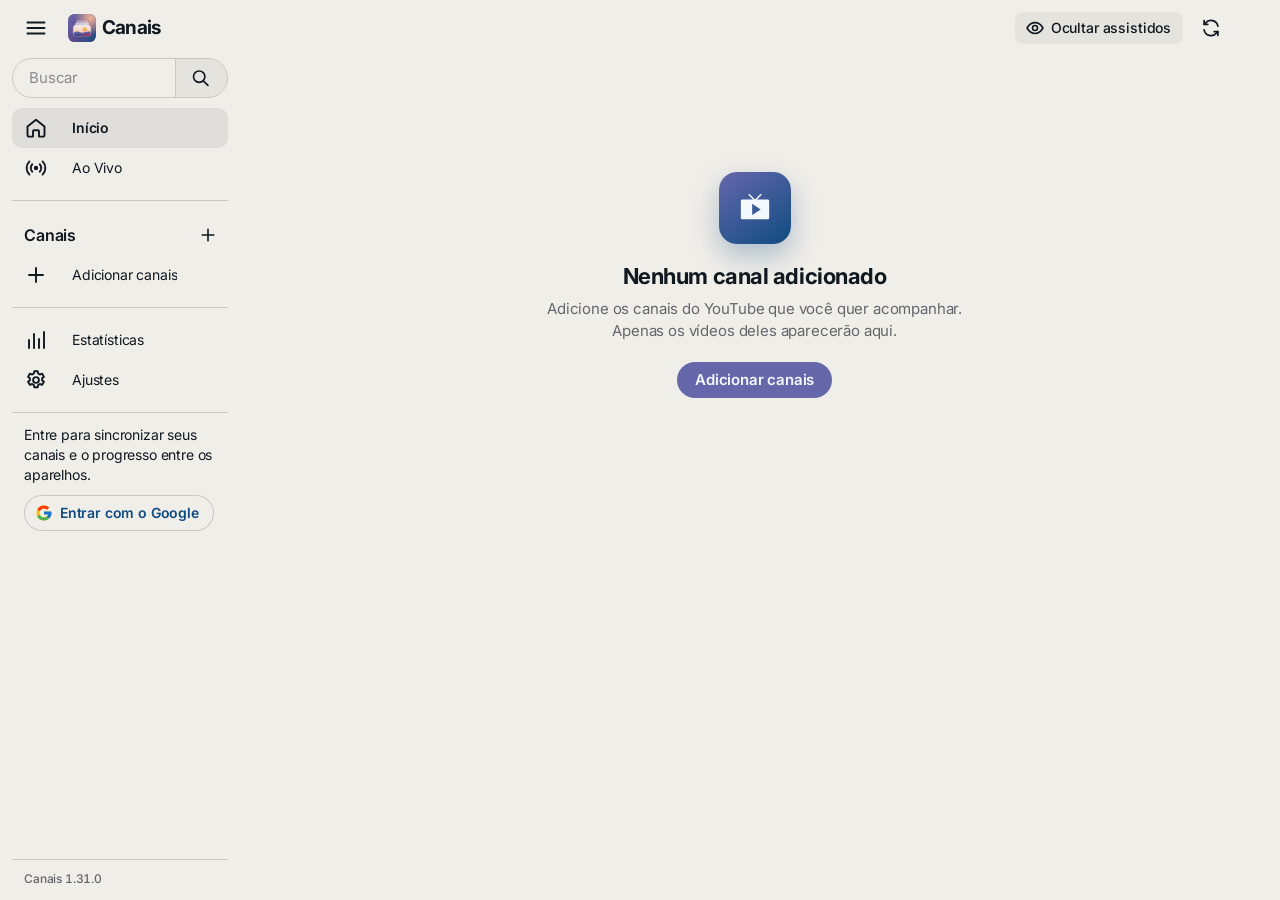
==== MeuTube/index.html @ bdb2d675 "Canais 1.31.0: horas assistidas pelo conteúdo, recalculadas para trás Horas assistidas passam a ser " ====
<!doctype html>
<html lang="pt-BR">
<head>
  <meta charset="utf-8">
  <meta name="viewport" content="width=device-width, initial-scale=1, viewport-fit=cover">
  <meta name="theme-color" content="#F0EEE9" media="(prefers-color-scheme: light)">
  <meta name="theme-color" content="#101820" media="(prefers-color-scheme: dark)">
  <script src="theme.js?v=1.31.0"></script>
  <meta name="color-scheme" content="light dark">
  <!-- Política de segurança (CSP): o navegador só carrega scripts, vídeos e dados destes endereços.
       Se algum dia algo tentar injetar código no app, ele não roda nem consegue mandar seus dados
       (como o login do Google) para outro servidor. O servidor de login precisa ser um *.workers.dev. -->
  <meta http-equiv="Content-Security-Policy" content="default-src 'self'; script-src 'self' https://accounts.google.com https://www.youtube.com https://s.ytimg.com; style-src 'self' 'unsafe-inline' https://accounts.google.com; img-src 'self' data: https:; font-src 'self' data:; connect-src 'self' https://www.googleapis.com https://accounts.google.com https://*.workers.dev; frame-src https://www.youtube.com https://accounts.google.com; media-src 'self'; worker-src 'self'; manifest-src 'self'; object-src 'none'; base-uri 'self'; form-action 'none'">
  <title>Canais</title>
  <!-- Versão do app (SemVer). Mantida igual ao APP_VERSION do app.js e ao "?v=" dos arquivos abaixo:
       o número no endereço faz o navegador baixar a versão nova em vez de usar o cache. -->
  <meta name="app-version" content="1.31.0">
  <link rel="icon" type="image/png" sizes="192x192" href="icons/icon-192.png?v=1.31.0">
  <link rel="icon" type="image/svg+xml" href="icons/favicon.svg?v=1.31.0">
  <!-- App instalável (abre em tela cheia no celular) -->
  <link rel="manifest" href="manifest.json?v=1.31.0">
  <link rel="apple-touch-icon" href="icons/apple-touch-icon.png?v=1.31.0">
  <meta name="mobile-web-app-capable" content="yes">
  <meta name="apple-mobile-web-app-capable" content="yes">
  <meta name="apple-mobile-web-app-title" content="Canais">
  <meta name="apple-mobile-web-app-status-bar-style" content="default">
  <link rel="preconnect" href="https://i.ytimg.com">
  <link rel="preconnect" href="https://www.googleapis.com">
  <link rel="preload" href="fonts/inter-latin.woff2" as="font" type="font/woff2" crossorigin>
  <link rel="stylesheet" href="styles.css?v=1.31.0">
  <!-- Google Identity Services (login com Google) -->
  <script src="https://accounts.google.com/gsi/client" async defer></script>
</head>
<body>
  <!-- Ícones (traço no estilo dos símbolos da Apple), usados em todo o app com <use href="#i-…"> -->
  <svg class="sprite" aria-hidden="true" focusable="false">
    <defs>
      <symbol id="i-home" viewBox="0 0 24 24" fill="none" stroke="currentColor" stroke-width="1.9" stroke-linecap="round" stroke-linejoin="round"><path d="M3.5 10.6 12 3.8l8.5 6.8V19a1.6 1.6 0 0 1-1.6 1.6H15v-5.4a1 1 0 0 0-1-1h-4a1 1 0 0 0-1 1v5.4H5.1A1.6 1.6 0 0 1 3.5 19z"/></symbol>
      <symbol id="i-home-f" viewBox="0 0 24 24" fill="none" stroke="currentColor" stroke-width="1.9" stroke-linecap="round" stroke-linejoin="round"><path class="f" fill="currentColor" stroke="none" d="M12.6 3.3a1 1 0 0 0-1.2 0l-8.2 6.6a1.6 1.6 0 0 0-.6 1.2V19A2.2 2.2 0 0 0 4.8 21.2H9V15.6c0-.6.4-1 1-1h4c.6 0 1 .4 1 1v5.6h4.2A2.2 2.2 0 0 0 21.4 19v-7.9a1.6 1.6 0 0 0-.6-1.2z"/></symbol>
      <symbol id="i-live" viewBox="0 0 24 24" fill="none" stroke="currentColor" stroke-width="1.9" stroke-linecap="round" stroke-linejoin="round"><circle class="f" fill="currentColor" stroke="none" cx="12" cy="12" r="2.2"/><path d="M8.3 8.3a5.2 5.2 0 0 0 0 7.4M15.7 8.3a5.2 5.2 0 0 1 0 7.4M5.4 5.4a9.3 9.3 0 0 0 0 13.2M18.6 5.4a9.3 9.3 0 0 1 0 13.2"/></symbol>
      <symbol id="i-stack" viewBox="0 0 24 24" fill="none" stroke="currentColor" stroke-width="1.9" stroke-linecap="round" stroke-linejoin="round"><rect x="3.5" y="9" width="17" height="11.5" rx="2.8"/><path d="M6 6h12M8.5 3.2h7"/></symbol>
      <symbol id="i-stack-f" viewBox="0 0 24 24" fill="none" stroke="currentColor" stroke-width="1.9" stroke-linecap="round" stroke-linejoin="round"><rect class="f" fill="currentColor" stroke="none" x="3.5" y="9" width="17" height="11.5" rx="2.8"/><path d="M6 6h12M8.5 3.2h7"/></symbol>
      <symbol id="i-chart" viewBox="0 0 24 24" fill="none" stroke="currentColor" stroke-width="1.9" stroke-linecap="round" stroke-linejoin="round"><path d="M5 20v-8M10 20V6M15 20v-9M20 20V4"/></symbol>
      <symbol id="i-gear" viewBox="0 0 24 24" fill="none" stroke="currentColor" stroke-width="1.9" stroke-linecap="round" stroke-linejoin="round"><path d="M10.3 3.2h3.4l.5 2.4c.6.2 1.2.6 1.7.9l2.3-.8 1.7 3-1.8 1.6a6.8 6.8 0 0 1 0 1.9l1.8 1.6-1.7 3-2.3-.8c-.5.4-1.1.7-1.7.9l-.5 2.4h-3.4l-.5-2.4a6.6 6.6 0 0 1-1.7-.9l-2.3.8-1.7-3 1.8-1.6a6.8 6.8 0 0 1 0-1.9L4.1 8.7l1.7-3 2.3.8c.5-.4 1.1-.7 1.7-.9z"/><circle cx="12" cy="12" r="2.9"/></symbol>
      <symbol id="i-search" viewBox="0 0 24 24" fill="none" stroke="currentColor" stroke-width="1.9" stroke-linecap="round" stroke-linejoin="round"><circle cx="10.5" cy="10.5" r="6.5"/><path d="m15.5 15.5 5 5"/></symbol>
      <symbol id="i-play" viewBox="0 0 24 24" fill="none" stroke="currentColor" stroke-width="1.9" stroke-linecap="round" stroke-linejoin="round"><path class="f" fill="currentColor" stroke="none" d="M7.5 4.9v14.2c0 .9 1 1.5 1.8 1l11.4-7.1a1.2 1.2 0 0 0 0-2L9.3 3.9c-.8-.5-1.8.1-1.8 1z"/></symbol>
      <symbol id="i-pause" viewBox="0 0 24 24" fill="none" stroke="currentColor" stroke-width="1.9" stroke-linecap="round" stroke-linejoin="round"><rect class="f" fill="currentColor" stroke="none" x="6" y="4.5" width="4" height="15" rx="1.4"/><rect class="f" fill="currentColor" stroke="none" x="14" y="4.5" width="4" height="15" rx="1.4"/></symbol>
      <symbol id="i-replay" viewBox="0 0 24 24" fill="none" stroke="currentColor" stroke-width="1.9" stroke-linecap="round" stroke-linejoin="round"><path d="M4.5 12a7.5 7.5 0 1 0 2.2-5.3L4.5 9"/><path d="M4.5 4.5V9H9"/></symbol>
      <symbol id="i-prev" viewBox="0 0 24 24" fill="none" stroke="currentColor" stroke-width="1.9" stroke-linecap="round" stroke-linejoin="round"><path class="f" fill="currentColor" stroke="none" d="M19 6.2v11.6c0 .8-.9 1.3-1.6.8L9.6 13a1.2 1.2 0 0 1 0-2l7.8-5.6c.7-.5 1.6 0 1.6.8z"/><rect class="f" fill="currentColor" stroke="none" x="5" y="5.5" width="2.6" height="13" rx="1.2"/></symbol>
      <symbol id="i-next" viewBox="0 0 24 24" fill="none" stroke="currentColor" stroke-width="1.9" stroke-linecap="round" stroke-linejoin="round"><path class="f" fill="currentColor" stroke="none" d="M5 6.2v11.6c0 .8.9 1.3 1.6.8l7.8-5.6a1.2 1.2 0 0 0 0-2L6.6 5.4C5.9 4.9 5 5.4 5 6.2z"/><rect class="f" fill="currentColor" stroke="none" x="16.4" y="5.5" width="2.6" height="13" rx="1.2"/></symbol>
      <symbol id="i-back10" viewBox="0 0 24 24" fill="none" stroke="currentColor" stroke-width="1.9" stroke-linecap="round" stroke-linejoin="round"><path d="M12 4.5a8 8 0 1 1-7.6 5.5"/><path d="M4 4.8v5.4h5.4"/><text x="12.4" y="15.7" font-size="7.4" font-weight="700" text-anchor="middle" class="f t" fill="currentColor" stroke="none" font-family="Inter, -apple-system, sans-serif">10</text></symbol>
      <symbol id="i-fwd10" viewBox="0 0 24 24" fill="none" stroke="currentColor" stroke-width="1.9" stroke-linecap="round" stroke-linejoin="round"><path d="M12 4.5a8 8 0 1 0 7.6 5.5"/><path d="M20 4.8v5.4h-5.4"/><text x="11.6" y="15.7" font-size="7.4" font-weight="700" text-anchor="middle" class="f t" fill="currentColor" stroke="none" font-family="Inter, -apple-system, sans-serif">10</text></symbol>
      <symbol id="i-vol" viewBox="0 0 24 24" fill="none" stroke="currentColor" stroke-width="1.9" stroke-linecap="round" stroke-linejoin="round"><path class="f" fill="currentColor" stroke="none" d="M4 9.3h3l4.2-3.7c.6-.5 1.5-.1 1.5.7v11.4c0 .8-.9 1.2-1.5.7L7 14.7H4a1 1 0 0 1-1-1V10.3a1 1 0 0 1 1-1z"/><path d="M15.6 9a4.2 4.2 0 0 1 0 6M18.4 6.4a8 8 0 0 1 0 11.2"/></symbol>
      <symbol id="i-vol-low" viewBox="0 0 24 24" fill="none" stroke="currentColor" stroke-width="1.9" stroke-linecap="round" stroke-linejoin="round"><path class="f" fill="currentColor" stroke="none" d="M4 9.3h3l4.2-3.7c.6-.5 1.5-.1 1.5.7v11.4c0 .8-.9 1.2-1.5.7L7 14.7H4a1 1 0 0 1-1-1V10.3a1 1 0 0 1 1-1z"/><path d="M15.6 9a4.2 4.2 0 0 1 0 6"/></symbol>
      <symbol id="i-vol-off" viewBox="0 0 24 24" fill="none" stroke="currentColor" stroke-width="1.9" stroke-linecap="round" stroke-linejoin="round"><path class="f" fill="currentColor" stroke="none" d="M4 9.3h3l4.2-3.7c.6-.5 1.5-.1 1.5.7v11.4c0 .8-.9 1.2-1.5.7L7 14.7H4a1 1 0 0 1-1-1V10.3a1 1 0 0 1 1-1z"/><path d="m16 9.5 5 5M21 9.5l-5 5"/></symbol>
      <symbol id="i-cc" viewBox="0 0 24 24" fill="none" stroke="currentColor" stroke-width="1.9" stroke-linecap="round" stroke-linejoin="round"><rect x="3" y="5.5" width="18" height="13" rx="3.2"/><path d="M10.4 10.3a2.2 2.2 0 1 0 0 3.4M17 10.3a2.2 2.2 0 1 0 0 3.4"/></symbol>
      <symbol id="i-pip" viewBox="0 0 24 24" fill="none" stroke="currentColor" stroke-width="1.9" stroke-linecap="round" stroke-linejoin="round"><rect x="2.8" y="5" width="18.4" height="14" rx="3"/><rect class="f" fill="currentColor" stroke="none" x="11.5" y="11.5" width="7" height="5" rx="1.4"/></symbol>
      <symbol id="i-expand" viewBox="0 0 24 24" fill="none" stroke="currentColor" stroke-width="1.9" stroke-linecap="round" stroke-linejoin="round"><path d="M14.5 4H20v5.5M20 4l-6.2 6.2M9.5 20H4v-5.5M4 20l6.2-6.2"/></symbol>
      <symbol id="i-collapse" viewBox="0 0 24 24" fill="none" stroke="currentColor" stroke-width="1.9" stroke-linecap="round" stroke-linejoin="round"><path d="M14 4.5V10h5.5M20 4l-6 6M10 19.5V14H4.5M4 20l6-6"/></symbol>
      <symbol id="i-theater" viewBox="0 0 24 24" fill="none" stroke="currentColor" stroke-width="1.9" stroke-linecap="round" stroke-linejoin="round"><rect x="2.5" y="6.5" width="19" height="11" rx="2.6"/></symbol>
      <symbol id="i-theater-off" viewBox="0 0 24 24" fill="none" stroke="currentColor" stroke-width="1.9" stroke-linecap="round" stroke-linejoin="round"><rect x="5" y="8" width="14" height="8" rx="2"/></symbol>
      <symbol id="i-sliders" viewBox="0 0 24 24" fill="none" stroke="currentColor" stroke-width="1.9" stroke-linecap="round" stroke-linejoin="round"><path d="M4 7h9M17 7h3M4 17h3M11 17h9"/><circle cx="15" cy="7" r="2.1"/><circle cx="9" cy="17" r="2.1"/></symbol>
      <symbol id="i-heart" viewBox="0 0 24 24" fill="none" stroke="currentColor" stroke-width="1.9" stroke-linecap="round" stroke-linejoin="round"><path d="M12 20.2s-7.6-4.6-7.6-10.4A4.3 4.3 0 0 1 12 7.2a4.3 4.3 0 0 1 7.6 2.6c0 5.8-7.6 10.4-7.6 10.4z"/></symbol>
      <symbol id="i-more" viewBox="0 0 24 24" fill="none" stroke="currentColor" stroke-width="1.9" stroke-linecap="round" stroke-linejoin="round"><circle class="f" fill="currentColor" stroke="none" cx="6" cy="12" r="1.7"/><circle class="f" fill="currentColor" stroke="none" cx="12" cy="12" r="1.7"/><circle class="f" fill="currentColor" stroke="none" cx="18" cy="12" r="1.7"/></symbol>
      <symbol id="i-close" viewBox="0 0 24 24" fill="none" stroke="currentColor" stroke-width="1.9" stroke-linecap="round" stroke-linejoin="round"><path d="M6.5 6.5l11 11M17.5 6.5l-11 11"/></symbol>
      <symbol id="i-chev-r" viewBox="0 0 24 24" fill="none" stroke="currentColor" stroke-width="1.9" stroke-linecap="round" stroke-linejoin="round"><path d="m9.5 5.5 6.5 6.5-6.5 6.5"/></symbol>
      <symbol id="i-chev-l" viewBox="0 0 24 24" fill="none" stroke="currentColor" stroke-width="1.9" stroke-linecap="round" stroke-linejoin="round"><path d="M14.5 5.5 8 12l6.5 6.5"/></symbol>
      <symbol id="i-chev-d" viewBox="0 0 24 24" fill="none" stroke="currentColor" stroke-width="1.9" stroke-linecap="round" stroke-linejoin="round"><path d="m5.5 9.5 6.5 6.5 6.5-6.5"/></symbol>
      <symbol id="i-plus" viewBox="0 0 24 24" fill="none" stroke="currentColor" stroke-width="1.9" stroke-linecap="round" stroke-linejoin="round"><path d="M12 5v14M5 12h14"/></symbol>
      <symbol id="i-minus-c" viewBox="0 0 24 24" fill="none" stroke="currentColor" stroke-width="1.9" stroke-linecap="round" stroke-linejoin="round"><circle class="f" fill="currentColor" stroke="none" cx="12" cy="12" r="9.2"/><path d="M8 12h8" class="w" stroke="#F4F9FF" stroke-width="2.2"/></symbol>
      <symbol id="i-eye" viewBox="0 0 24 24" fill="none" stroke="currentColor" stroke-width="1.9" stroke-linecap="round" stroke-linejoin="round"><path d="M2.5 12S6 5.5 12 5.5 21.5 12 21.5 12 18 18.5 12 18.5 2.5 12 2.5 12z"/><circle cx="12" cy="12" r="3"/></symbol>
      <symbol id="i-eye-off" viewBox="0 0 24 24" fill="none" stroke="currentColor" stroke-width="1.9" stroke-linecap="round" stroke-linejoin="round"><path d="M4 4l16 16M9.9 6A9.6 9.6 0 0 1 12 5.5c6 0 9.5 6.5 9.5 6.5a17 17 0 0 1-2.7 3.4M6.4 7.6A16.6 16.6 0 0 0 2.5 12S6 18.5 12 18.5a9 9 0 0 0 4.3-1.1M9.9 9.9a3 3 0 0 0 4.2 4.2"/></symbol>
      <symbol id="i-check" viewBox="0 0 24 24" fill="none" stroke="currentColor" stroke-width="1.9" stroke-linecap="round" stroke-linejoin="round"><path d="m5 12.5 4.5 4.5L19 7.5"/></symbol>
      <symbol id="i-person" viewBox="0 0 24 24" fill="none" stroke="currentColor" stroke-width="1.9" stroke-linecap="round" stroke-linejoin="round"><circle cx="12" cy="8.5" r="3.8"/><path d="M4.5 20.2c1.2-3.6 4.2-5.4 7.5-5.4s6.3 1.8 7.5 5.4"/></symbol>
      <symbol id="i-lock" viewBox="0 0 24 24" fill="none" stroke="currentColor" stroke-width="1.9" stroke-linecap="round" stroke-linejoin="round"><rect x="5" y="10.5" width="14" height="10" rx="2.6"/><path d="M8 10.5V8a4 4 0 0 1 8 0v2.5"/></symbol>
      <symbol id="i-link" viewBox="0 0 24 24" fill="none" stroke="currentColor" stroke-width="1.9" stroke-linecap="round" stroke-linejoin="round"><path d="M10 14a4 4 0 0 0 5.7 0l3-3a4 4 0 0 0-5.7-5.7l-1 1M14 10a4 4 0 0 0-5.7 0l-3 3a4 4 0 0 0 5.7 5.7l1-1"/></symbol>
      <symbol id="i-sync" viewBox="0 0 24 24" fill="none" stroke="currentColor" stroke-width="1.9" stroke-linecap="round" stroke-linejoin="round"><path d="M19.5 10A7.6 7.6 0 0 0 6 6.6L4.5 8M4.5 14A7.6 7.6 0 0 0 18 17.4l1.5-1.4"/><path d="M4.5 4v4h4M19.5 20v-4h-4"/></symbol>
      <symbol id="i-download" viewBox="0 0 24 24" fill="none" stroke="currentColor" stroke-width="1.9" stroke-linecap="round" stroke-linejoin="round"><path d="M12 4v11M7.5 10.5 12 15l4.5-4.5M5 19.5h14"/></symbol>
      <symbol id="i-key" viewBox="0 0 24 24" fill="none" stroke="currentColor" stroke-width="1.9" stroke-linecap="round" stroke-linejoin="round"><circle cx="8" cy="15" r="4.2"/><path d="m11 12 8.5-8.5M16 7l2.5 2.5M13.8 9.2l2 2"/></symbol>
      <symbol id="i-sparkles" viewBox="0 0 24 24" fill="none" stroke="currentColor" stroke-width="1.9" stroke-linecap="round" stroke-linejoin="round"><path d="M10 3.5 11.6 8 16 9.6l-4.4 1.6L10 15.7 8.4 11.2 4 9.6 8.4 8zM17.5 13.5l.9 2.4 2.4.9-2.4.9-.9 2.4-.9-2.4-2.4-.9 2.4-.9z"/></symbol>
      <symbol id="i-info" viewBox="0 0 24 24" fill="none" stroke="currentColor" stroke-width="1.9" stroke-linecap="round" stroke-linejoin="round"><circle cx="12" cy="12" r="9"/><path d="M12 11v5.5M12 7.6v.2"/></symbol>
      <symbol id="i-clock" viewBox="0 0 24 24" fill="none" stroke="currentColor" stroke-width="1.9" stroke-linecap="round" stroke-linejoin="round"><circle cx="12" cy="12" r="9"/><path d="M12 7v5.2l3.4 2"/></symbol>
      <!-- Ícones do player no estilo do YouTube (desenhos do Material Icons, do Google — licença Apache 2.0) -->
      <symbol id="i-yt-play" viewBox="0 0 24 24" fill="none" stroke="currentColor" stroke-width="2" stroke-linecap="round" stroke-linejoin="round"><path class="f" fill="currentColor" stroke="none" d="M8 5.14v13.72c0 .79.87 1.27 1.54.84l10.4-6.86a1 1 0 0 0 0-1.68L9.54 4.3A1 1 0 0 0 8 5.14z"/></symbol>
      <symbol id="i-yt-pause" viewBox="0 0 24 24" fill="none" stroke="currentColor" stroke-width="2" stroke-linecap="round" stroke-linejoin="round"><rect class="f" fill="currentColor" stroke="none" x="6" y="5" width="4" height="14" rx="1"/><rect class="f" fill="currentColor" stroke="none" x="14" y="5" width="4" height="14" rx="1"/></symbol>
      <symbol id="i-yt-replay" viewBox="0 0 24 24" fill="none" stroke="currentColor" stroke-width="2" stroke-linecap="round" stroke-linejoin="round"><path class="f" fill="currentColor" stroke="none" d="M12 5V1L7 6l5 5V7c3.31 0 6 2.69 6 6s-2.69 6-6 6-6-2.69-6-6H4c0 4.42 3.58 8 8 8s8-3.58 8-8-3.58-8-8-8z"/></symbol>
      <symbol id="i-yt-prev" viewBox="0 0 24 24" fill="none" stroke="currentColor" stroke-width="2" stroke-linecap="round" stroke-linejoin="round"><path class="f" fill="currentColor" stroke="none" d="M6 6h2v12H6zm3.5 6 8.5 6V6z"/></symbol>
      <symbol id="i-yt-next" viewBox="0 0 24 24" fill="none" stroke="currentColor" stroke-width="2" stroke-linecap="round" stroke-linejoin="round"><path class="f" fill="currentColor" stroke="none" d="M6 18l8.5-6L6 6v12zM16 6v12h2V6h-2z"/></symbol>
      <symbol id="i-yt-vol" viewBox="0 0 24 24" fill="none" stroke="currentColor" stroke-width="2" stroke-linecap="round" stroke-linejoin="round"><path class="f" fill="currentColor" stroke="none" d="M3 9v6h4l5 5V4L7 9H3zm13.5 3c0-1.77-1.02-3.29-2.5-4.03v8.05c1.48-.73 2.5-2.25 2.5-4.02zM14 3.23v2.06c2.89.86 5 3.54 5 6.71s-2.11 5.85-5 6.71v2.06c4.01-.91 7-4.49 7-8.77s-2.99-7.86-7-8.77z"/></symbol>
      <symbol id="i-yt-vol-low" viewBox="0 0 24 24" fill="none" stroke="currentColor" stroke-width="2" stroke-linecap="round" stroke-linejoin="round"><path class="f" fill="currentColor" stroke="none" d="M18.5 12c0-1.77-1.02-3.29-2.5-4.03v8.05c1.48-.73 2.5-2.25 2.5-4.02zM5 9v6h4l5 5V4L9 9H5z"/></symbol>
      <symbol id="i-yt-vol-off" viewBox="0 0 24 24" fill="none" stroke="currentColor" stroke-width="2" stroke-linecap="round" stroke-linejoin="round"><path class="f" fill="currentColor" stroke="none" d="M3 9v6h4l5 5V4L7 9H3z"/><path d="M15.5 9.5l5 5M20.5 9.5l-5 5"/></symbol>
      <symbol id="i-yt-cc" viewBox="0 0 24 24" fill="none" stroke="currentColor" stroke-width="1.8" stroke-linecap="round" stroke-linejoin="round"><rect x="3" y="5" width="18" height="14" rx="2.5"/><path d="M7 12.5h2.5M12 12.5h5M7 15.5h6M15.5 15.5H17"/></symbol>
      <symbol id="i-yt-gear" viewBox="0 0 24 24" fill="none" stroke="currentColor" stroke-width="2" stroke-linecap="round" stroke-linejoin="round"><path class="f" fill="currentColor" stroke="none" d="M19.43 12.98c.04-.32.07-.64.07-.98 0-.34-.03-.66-.07-.98l2.11-1.65c.19-.15.24-.42.12-.64l-2-3.46a.5.5 0 0 0-.61-.22l-2.49 1c-.52-.4-1.08-.73-1.69-.98l-.38-2.65A.488.488 0 0 0 14 2h-4c-.25 0-.46.18-.49.42l-.38 2.65c-.61.25-1.17.59-1.69.98l-2.49-1a.566.566 0 0 0-.18-.03c-.17 0-.34.09-.43.25l-2 3.46c-.13.22-.07.49.12.64l2.11 1.65c-.04.32-.07.65-.07.98s.03.66.07.98l-2.11 1.65c-.19.15-.24.42-.12.64l2 3.46a.5.5 0 0 0 .61.22l2.49-1c.52.4 1.08.73 1.69.98l.38 2.65c.03.24.24.42.49.42h4c.25 0 .46-.18.49-.42l.38-2.65c.61-.25 1.17-.59 1.69-.98l2.49 1c.06.02.12.03.18.03.17 0 .34-.09.43-.25l2-3.46c.12-.22.07-.49-.12-.64l-2.11-1.65zm-1.98-1.71c.04.31.05.52.05.73 0 .21-.02.43-.05.73l-.14 1.13.89.7 1.08.84-.7 1.21-1.27-.51-1.04-.42-.9.68c-.43.32-.84.56-1.25.73l-1.06.43-.16 1.13-.2 1.35h-1.4l-.19-1.35-.16-1.13-1.06-.43c-.43-.18-.83-.41-1.23-.71l-.91-.7-1.06.43-1.27.51-.7-1.21 1.08-.84.89-.7-.14-1.13c-.03-.31-.05-.54-.05-.74s.02-.43.05-.73l.14-1.13-.89-.7-1.08-.84.7-1.21 1.27.51 1.04.42.9-.68c.43-.32.84-.56 1.25-.73l1.06-.43.16-1.13.2-1.35h1.39l.19 1.35.16 1.13 1.06.43c.43.18.83.41 1.23.71l.91.7 1.06-.43 1.27-.51.7 1.21-1.07.85-.89.7.14 1.13zM12 8c-2.21 0-4 1.79-4 4s1.79 4 4 4 4-1.79 4-4-1.79-4-4-4zm0 6c-1.1 0-2-.9-2-2s.9-2 2-2 2 .9 2 2-.9 2-2 2z"/></symbol>
      <symbol id="i-yt-theater" viewBox="0 0 24 24" fill="none" stroke="currentColor" stroke-width="1.8" stroke-linecap="round" stroke-linejoin="round"><rect x="2.5" y="6" width="19" height="12" rx="2"/></symbol>
      <symbol id="i-yt-theater-off" viewBox="0 0 24 24" fill="none" stroke="currentColor" stroke-width="1.8" stroke-linecap="round" stroke-linejoin="round"><rect x="5" y="7.5" width="14" height="9" rx="1.6"/></symbol>
      <symbol id="i-yt-expand" viewBox="0 0 24 24" fill="none" stroke="currentColor" stroke-width="2" stroke-linecap="round" stroke-linejoin="round"><path class="f" fill="currentColor" stroke="none" d="M7 14H5v5h5v-2H7v-3zm-2-4h2V7h3V5H5v5zm12 7h-3v2h5v-5h-2v3zM14 5v2h3v3h2V5h-5z"/></symbol>
      <symbol id="i-yt-collapse" viewBox="0 0 24 24" fill="none" stroke="currentColor" stroke-width="2" stroke-linecap="round" stroke-linejoin="round"><path class="f" fill="currentColor" stroke="none" d="M5 16h3v3h2v-5H5v2zm3-8H5v2h5V5H8v3zm6 11h2v-3h3v-2h-5v5zm2-11V5h-2v5h5V8h-3z"/></symbol>
      <symbol id="i-yt-pip" viewBox="0 0 24 24" fill="none" stroke="currentColor" stroke-width="2" stroke-linecap="round" stroke-linejoin="round"><path class="f" fill="currentColor" stroke="none" d="M19 11h-8v6h8v-6zm4 8V4.98C23 3.88 22.1 3 21 3H3c-1.1 0-2 .88-2 1.98V19c0 1.1.9 2 2 2h18c1.1 0 2-.9 2-2zm-2 .02H3V4.97h18v14.05z"/></symbol>
      <symbol id="i-yt-more" viewBox="0 0 24 24" fill="none" stroke="currentColor" stroke-width="2" stroke-linecap="round" stroke-linejoin="round"><path class="f" fill="currentColor" stroke="none" d="M12 8c1.1 0 2-.9 2-2s-.9-2-2-2-2 .9-2 2 .9 2 2 2zm0 2c-1.1 0-2 .9-2 2s.9 2 2 2 2-.9 2-2-.9-2-2-2zm0 6c-1.1 0-2 .9-2 2s.9 2 2 2 2-.9 2-2-.9-2-2-2z"/></symbol>
      <symbol id="i-yt-down" viewBox="0 0 24 24" fill="none" stroke="currentColor" stroke-width="2" stroke-linecap="round" stroke-linejoin="round"><path class="f" fill="currentColor" stroke="none" d="M16.59 8.59 12 13.17 7.41 8.59 6 10l6 6 6-6z"/></symbol>
      <symbol id="i-yt-back10" viewBox="0 0 24 24" fill="none" stroke="currentColor" stroke-width="2" stroke-linecap="round" stroke-linejoin="round"><path class="f" fill="currentColor" stroke="none" d="M11.99 5V1l-5 5 5 5V7c3.31 0 6 2.69 6 6s-2.69 6-6 6-6-2.69-6-6h-2c0 4.42 3.58 8 8 8s8-3.58 8-8-3.58-8-8-8z"/><text class="f" fill="currentColor" stroke="none" x="12" y="16.2" text-anchor="middle" font-size="6.6" font-weight="700" font-family="Inter, system-ui, sans-serif">10</text></symbol>
      <symbol id="i-yt-fwd10" viewBox="0 0 24 24" fill="none" stroke="currentColor" stroke-width="2" stroke-linecap="round" stroke-linejoin="round"><path class="f" fill="currentColor" stroke="none" d="M18 13c0 3.31-2.69 6-6 6s-6-2.69-6-6 2.69-6 6-6v4l5-5-5-5v4c-4.42 0-8 3.58-8 8s3.58 8 8 8 8-3.58 8-8h-2z"/><text class="f" fill="currentColor" stroke="none" x="12" y="16.2" text-anchor="middle" font-size="6.6" font-weight="700" font-family="Inter, system-ui, sans-serif">10</text></symbol>
      <symbol id="i-more-v" viewBox="0 0 24 24" fill="none" stroke="currentColor" stroke-width="1.9" stroke-linecap="round" stroke-linejoin="round"><circle class="f" cx="12" cy="5.5" r="1.7" fill="currentColor" stroke="none"/><circle class="f" cx="12" cy="12" r="1.7" fill="currentColor" stroke="none"/><circle class="f" cx="12" cy="18.5" r="1.7" fill="currentColor" stroke="none"/></symbol>
      <symbol id="i-menu" viewBox="0 0 24 24" fill="none" stroke="currentColor" stroke-width="1.9" stroke-linecap="round" stroke-linejoin="round"><path d="M3.5 6.5h17M3.5 12h17M3.5 17.5h17"/></symbol>
      <symbol id="i-sidebar" viewBox="0 0 24 24" fill="none" stroke="currentColor" stroke-width="1.9" stroke-linecap="round" stroke-linejoin="round"><rect x="3" y="4.5" width="18" height="15" rx="3"/><path d="M9.5 4.5v15M5.5 8.5h2M5.5 11.5h2"/></symbol>
      <symbol id="i-timer" viewBox="0 0 24 24" fill="none" stroke="currentColor" stroke-width="1.9" stroke-linecap="round" stroke-linejoin="round"><circle cx="12" cy="13" r="7.5"/><path d="M12 9.5V13l2.5 1.5M10 2.8h4"/></symbol>
      <symbol id="i-infinity" viewBox="0 0 24 24" fill="none" stroke="currentColor" stroke-width="1.9" stroke-linecap="round" stroke-linejoin="round"><path d="M12 12c-1.8-2.4-3.3-3.6-5-3.6a3.6 3.6 0 0 0 0 7.2c1.7 0 3.2-1.2 5-3.6zm0 0c1.8 2.4 3.3 3.6 5 3.6a3.6 3.6 0 0 0 0-7.2c-1.7 0-3.2 1.2-5 3.6z"/></symbol>
      <symbol id="i-phone" viewBox="0 0 24 24" fill="none" stroke="currentColor" stroke-width="1.9" stroke-linecap="round" stroke-linejoin="round"><rect x="6.5" y="2.8" width="11" height="18.4" rx="2.8"/><path d="M10.5 5.6h3"/></symbol>
      <symbol id="i-calendar" viewBox="0 0 24 24" fill="none" stroke="currentColor" stroke-width="1.9" stroke-linecap="round" stroke-linejoin="round"><rect x="3.5" y="5" width="17" height="15.5" rx="3"/><path d="M3.5 10h17M8 3v4M16 3v4"/></symbol>
      <symbol id="i-film" viewBox="0 0 24 24" fill="none" stroke="currentColor" stroke-width="1.9" stroke-linecap="round" stroke-linejoin="round"><rect x="3.5" y="4.5" width="17" height="15" rx="3"/><path d="M8 4.5v15M16 4.5v15M3.5 9.5H8M3.5 14.5H8M16 9.5h4.5M16 14.5h4.5"/></symbol>
      <symbol id="i-medal" viewBox="0 0 24 24" fill="none" stroke="currentColor" stroke-width="1.9" stroke-linecap="round" stroke-linejoin="round"><circle cx="12" cy="14.5" r="5.5"/><path d="M8.5 9.6 6 3.5h4l2 4M15.5 9.6 18 3.5h-4l-1.3 2.6"/></symbol>
      <symbol id="i-check-c" viewBox="0 0 24 24" fill="none" stroke="currentColor" stroke-width="1.9" stroke-linecap="round" stroke-linejoin="round"><circle cx="12" cy="12" r="9"/><path d="m8 12.3 2.8 2.8 5.2-5.6"/></symbol>
      <symbol id="i-bubble" viewBox="0 0 24 24" fill="none" stroke="currentColor" stroke-width="1.9" stroke-linecap="round" stroke-linejoin="round"><path d="M4 11.5c0-4 3.6-7 8-7s8 3 8 7-3.6 7-8 7a9 9 0 0 1-2.6-.4L5 19.8l1.2-3.6A6.6 6.6 0 0 1 4 11.5z"/></symbol>
      <symbol id="i-thumb" viewBox="0 0 24 24" fill="none" stroke="currentColor" stroke-width="1.9" stroke-linecap="round" stroke-linejoin="round"><path d="M7.5 10.5v9.5H4.8a1.3 1.3 0 0 1-1.3-1.3v-6.9c0-.7.6-1.3 1.3-1.3zM7.5 10.5 11 3.6a2 2 0 0 1 2.9 1.9L13.4 9h5a2 2 0 0 1 2 2.4l-1.3 6.8a2.2 2.2 0 0 1-2.2 1.8H7.5"/></symbol>
      <symbol id="i-copy" viewBox="0 0 24 24" fill="none" stroke="currentColor" stroke-width="1.9" stroke-linecap="round" stroke-linejoin="round"><rect x="8" y="8" width="12" height="12" rx="2.6"/><path d="M16 8V6.6A2.6 2.6 0 0 0 13.4 4H6.6A2.6 2.6 0 0 0 4 6.6v6.8A2.6 2.6 0 0 0 6.6 16H8"/></symbol>
      <symbol id="i-google" viewBox="0 0 48 48"><path fill="#FFC107" stroke="none" d="M43.6 20.5H42V20H24v8h11.3C33.7 32.7 29.2 36 24 36c-6.6 0-12-5.4-12-12s5.4-12 12-12c3.1 0 5.8 1.2 7.9 3.1l5.7-5.7C34 6.1 29.3 4 24 4 12.9 4 4 12.9 4 24s8.9 20 20 20 20-8.9 20-20c0-1.3-.1-2.4-.4-3.5z"/><path fill="#FF3D00" stroke="none" d="m6.3 14.7 6.6 4.8C14.7 15.1 19 12 24 12c3.1 0 5.8 1.2 7.9 3.1l5.7-5.7C34 6.1 29.3 4 24 4 16.3 4 9.7 8.3 6.3 14.7z"/><path fill="#4CAF50" stroke="none" d="M24 44c5.2 0 9.9-2 13.4-5.2l-6.2-5.2C29.2 35.1 26.7 36 24 36c-5.2 0-9.6-3.3-11.3-8l-6.5 5C9.5 39.6 16.2 44 24 44z"/><path fill="#1976D2" stroke="none" d="M43.6 20.5H42V20H24v8h11.3a12 12 0 0 1-4.1 5.6l6.2 5.2C37 39.2 44 34 44 24c0-1.3-.1-2.4-.4-3.5z"/></symbol>
    </defs>
  </svg>

  <!-- ============ MENU LATERAL (computador): vidro flutuante ============ -->
  <aside id="sidebar" class="sidebar glass" aria-label="Navegação e canais">
    <div class="side-head">
      <button id="menu-btn" class="side-toggle" type="button" aria-label="Recolher ou expandir o menu" title="Menu" aria-controls="sidebar" aria-expanded="true">
        <svg class="ic"><use href="#i-menu"/></svg>
      </button>
      <a class="brand" href="#/" data-nav="home" aria-label="Canais — Início">
        <span class="brand-icon" id="brand-icon"></span>
        <b class="brand-name">Canais</b>
      </a>
    </div>
    <label class="side-search">
      <svg class="ic"><use href="#i-search"/></svg>
      <input id="side-search" type="search" placeholder="Buscar" autocomplete="off" spellcheck="false" aria-label="Buscar vídeos e canais">
    </label>

    <!-- Tudo abaixo da busca rola junto, como no YouTube -->
    <div class="side-body">
    <nav class="side-nav" aria-label="Biblioteca">
      <a class="side-item" href="#/" data-channel="" data-nav="home" title="Início">
        <span class="side-icon"><svg class="ic"><use href="#i-home"/></svg></span>
        <span class="side-label">Início</span>
      </a>
      <a class="side-item" href="#/live" data-nav="live" title="Ao Vivo">
        <span class="side-icon"><svg class="ic"><use href="#i-live"/></svg></span>
        <span class="side-label">Ao Vivo</span>
        <span id="lives-count" class="side-count"></span>
      </a>
    </nav>

    <!-- Lives que estão no ar agora (verificadas só com o menu expandido ou na página Ao Vivo) -->
    <section class="side-section side-section-lives" aria-label="Ao vivo agora">
      <div id="side-lives" class="side-scroll"></div>
    </section>

    <!-- Canais (rolam sozinhos se a lista for grande) -->
    <section class="side-section side-section-channels" aria-labelledby="side-channels-title">
      <h3 class="side-title" id="side-channels-title"><span>Canais</span>
        <a class="side-add" href="#/settings/canais" title="Adicionar canal" aria-label="Adicionar canal"><svg class="ic"><use href="#i-plus"/></svg></a>
      </h3>
      <div id="side-channels" class="side-scroll"></div>
    </section>

    <div class="side-footer">
      <a class="side-item" href="#/stats" data-nav="stats" title="Estatísticas">
        <span class="side-icon"><svg class="ic"><use href="#i-chart"/></svg></span>
        <span class="side-label">Estatísticas</span>
      </a>
      <a class="side-item" href="#/settings" data-nav="settings" title="Ajustes">
        <span class="side-icon"><svg class="ic"><use href="#i-gear"/></svg></span>
        <span class="side-label">Ajustes</span>
      </a>
      <div id="account" class="account"></div>
    </div>
    </div>
    <!-- Versão do app: sempre à vista no pé do menu (fora da parte que rola) -->
    <a id="side-version" class="side-version" href="https://esiojunior89.github.io/MeuTube/changelog.html" target="_blank" rel="noopener" title="Novidades desta versão"></a>
  </aside>
  <div id="sidebar-backdrop" class="sidebar-backdrop"></div>

  <main>
    <!-- ============ INÍCIO (e página de cada canal) ============ -->
    <section id="view-home" class="view" aria-label="Vídeos dos seus canais">
      <div class="home-wrap">
        <!-- Barra de chips no topo (como no YouTube): Tudo e um chip por canal; à direita, olho e atualizar -->
        <header id="home-head" class="page-head home-head">
          <div class="page-title visually-hidden">
            <span id="home-date" class="eyebrow"></span>
            <h1 class="t-large">Início</h1>
          </div>
          <div class="chips-wrap">
            <button class="chips-arrow prev" type="button" data-chips="-1" aria-label="Chips anteriores" hidden><svg class="ic"><use href="#i-chev-l"/></svg></button>
            <nav id="home-chips" class="chips-row" aria-label="Filtrar por canal"></nav>
            <button class="chips-arrow next" type="button" data-chips="1" aria-label="Mais chips" hidden><svg class="ic"><use href="#i-chev-r"/></svg></button>
          </div>
          <div id="home-actions" class="head-actions">
            <button id="watched-toggle" class="pill-glass glass" type="button" aria-pressed="false"></button>
            <button id="refresh-btn" class="round-glass glass" type="button" title="Atualizar" aria-label="Atualizar os vídeos">
              <svg class="ic"><use href="#i-sync"/></svg>
            </button>
            <a id="account-mini" class="account-mini" href="#/settings/conta" aria-label="Conta"></a>
          </div>
        </header>
        <div id="feed-header" class="channel-banner" hidden></div>
        <div id="search-note" class="search-note" hidden></div>
        <div id="feed" class="feed-grid"></div>
        <div id="feed-skeletons" class="feed-grid skeleton-grid" hidden></div>
        <div id="feed-status" class="feed-status"></div>
        <div id="feed-sentinel" class="sentinel" aria-hidden="true"></div>
      </div>
      <button id="to-top" class="to-top glass" type="button" aria-label="Voltar ao topo">
        <svg class="ic"><use href="#i-chev-d"/></svg>
      </button>
    </section>

    <!-- ============ AO VIVO ============ -->
    <section id="view-live" class="view" hidden>
      <header class="page-head"><div class="page-title"><span class="eyebrow">Agora</span><h1 class="t-large">Ao Vivo</h1></div></header>
      <div id="live-list" class="feed-grid live-grid"></div>
    </section>

    <!-- ============ CANAIS (lista; a aba "Canais" do celular) ============ -->
    <section id="view-channels" class="view" hidden>
      <header class="page-head">
        <div class="page-title"><h1 class="t-large">Canais</h1></div>
        <a class="round-glass glass tint-ic" href="#/settings/canais" title="Adicionar canal" aria-label="Adicionar canal"><svg class="ic"><use href="#i-plus"/></svg></a>
      </header>
      <label class="field big-field">
        <svg class="ic"><use href="#i-search"/></svg>
        <input id="channels-search" type="search" placeholder="Buscar nos seus canais" autocomplete="off" spellcheck="false" aria-label="Buscar nos seus canais">
      </label>
      <div id="channels-page"></div>
    </section>

    <!-- ============ PLAYER ============ -->
    <section id="view-watch" class="view" hidden>
      <!-- Modo Cinema: barra própria (o menu lateral some) -->
      <div id="cinema-bar" class="cinema-bar">
        <button class="round-glass glass" type="button" data-action="cinema-sidebar" title="Menu" aria-label="Mostrar o menu"><svg class="ic"><use href="#i-menu"/></svg></button>
        <button class="round-glass glass" type="button" data-action="cinema-back" title="Voltar" aria-label="Voltar"><svg class="ic"><use href="#i-chev-l"/></svg></button>
        <strong>Modo Cinema</strong>
      </div>
      <div class="watch-layout">
        <div class="watch-player">
          <div class="player-wrap">
            <div id="player"></div>
            <!-- Camada sobre o vídeo: clique/toque pausa ou continua, clique duplo alterna a tela cheia. -->
            <div id="player-overlay" class="player-overlay" aria-hidden="true"></div>
            <div class="pc-shade" aria-hidden="true"></div>
            <!-- Topo: título do vídeo (esquerda) e botões (direita) -->
            <div class="pc-topbar">
              <button id="pc-down" class="pc-btn pc-glass pc-circle" type="button" title="Minimizar" aria-label="Minimizar o vídeo"><svg class="ic"><use href="#i-yt-down"/></svg></button>
              <div id="pc-top" class="pc-top" aria-hidden="true"></div>
              <div id="pc-topright" class="pc-topright">
                <button id="pc-pip" class="pc-btn pc-glass pc-circle" type="button" title="Mini player" aria-label="Mini player"><svg class="ic"><use href="#i-yt-pip"/></svg></button>
                <button id="pc-more" class="pc-btn pc-glass pc-circle" type="button" title="Mais opções" aria-label="Mais opções" aria-haspopup="menu"><svg class="ic"><use href="#i-yt-more"/></svg></button>
              </div>
            </div>
            <!-- Centro: voltar 10 s, play/pausa, avançar 10 s -->
            <div id="pc-center" class="pc-center">
              <button id="pc-back10" class="pc-btn pc-glass pc-circle pc-mid" type="button" title="Voltar 10 s (j)" aria-label="Voltar 10 segundos"><svg class="ic"><use href="#i-yt-back10"/></svg></button>
              <button id="pc-play" class="pc-btn pc-glass pc-circle pc-big" type="button"></button>
              <button id="pc-fwd10" class="pc-btn pc-glass pc-circle pc-mid" type="button" title="Avançar 10 s (l)" aria-label="Avançar 10 segundos"><svg class="ic"><use href="#i-yt-fwd10"/></svg></button>
            </div>
            <!-- Controles do app (os do YouTube ficam desligados): nenhum menu fica atrás da camada. -->
            <div id="player-ui" class="player-ui">
              <div id="pc-menu" class="pc-menu" role="menu" hidden></div>
              <div class="pc-bar">
                <div class="pc-pill pc-skip pc-glass">
                  <button id="pc-prev" class="pc-btn" type="button"></button>
                  <button id="pc-next" class="pc-btn" type="button"></button>
                </div>
                <div class="pc-pill pc-track pc-glass">
                  <div id="pc-time" class="pc-time"></div>
                  <div id="pc-progress" class="pc-progress" role="slider" aria-label="Barra de progresso">
                    <div class="pc-progress-track">
                      <div class="pc-progress-loaded"></div>
                      <div class="pc-progress-played"></div>
                    </div>
                    <div class="pc-progress-thumb"></div>
                    <div id="pc-tip" class="pc-tip" hidden></div>
                  </div>
                  <div id="pc-remain" class="pc-time pc-remain"></div>
                </div>
                <div class="pc-pill pc-right pc-glass">
                  <div class="pc-volume">
                    <button id="pc-mute" class="pc-btn" type="button"></button>
                    <input id="pc-volume" class="pc-slider" type="range" min="0" max="100" step="1" value="100" aria-label="Volume">
                  </div>
                  <button id="pc-cc" class="pc-btn" type="button" aria-pressed="false"></button>
                  <button id="pc-autoplay" class="pc-btn pc-switch" type="button" role="switch" aria-checked="true">
                    <span class="pc-switch-track"><span class="pc-switch-knob"><svg class="ic sw-on"><use href="#i-yt-play"/></svg><svg class="ic sw-off"><use href="#i-yt-pause"/></svg></span></span>
                  </button>
                  <button id="pc-settings" class="pc-btn pc-gear" type="button" aria-haspopup="menu" aria-expanded="false" title="Qualidade e velocidade" aria-label="Qualidade e velocidade">
                    <span id="pc-quality" class="pc-quality" hidden></span>
                  </button>
                  <button id="pc-theater" class="pc-btn" type="button" aria-pressed="false" title="Modo Cinema (t)" aria-label="Modo Cinema (t)"></button>
                  <button id="player-fs" class="pc-btn" type="button" aria-label="Tela cheia (f)" title="Tela cheia (f)"></button>
                </div>
              </div>
            </div>
            <div id="player-error" class="player-error" hidden></div>
            <!-- Mini player (o vídeo continua tocando enquanto você navega): controles por cima do vídeo. -->
            <div id="mini-ui" class="mini-ui">
              <button class="mini-btn mini-expand" type="button" data-mini="expand" title="Expandir" aria-label="Expandir"></button>
              <button class="mini-btn mini-close" type="button" data-mini="close" title="Fechar" aria-label="Fechar"></button>
              <button class="mini-btn mini-play" type="button" data-mini="play" aria-label="Pausar"></button>
              <div class="mini-progress" aria-hidden="true"><span></span></div>
            </div>
          </div>
          <!-- Mini player: título e canal embaixo do vídeo (no celular, numa cápsula de vidro acima das abas). -->
          <div id="mini-info" class="mini-info" data-mini="expand">
            <div class="mini-info-text">
              <div class="mini-info-title"></div>
              <div class="mini-info-channel"></div>
            </div>
            <button class="mini-btn mini-prev" type="button" data-mini="prev" title="Anterior" aria-label="Anterior"></button>
            <button class="mini-btn mini-play" type="button" data-mini="play" aria-label="Pausar"></button>
            <button class="mini-btn mini-next" type="button" data-mini="next" title="Próximo" aria-label="Próximo"></button>
            <button class="mini-btn mini-close" type="button" data-mini="close" title="Fechar" aria-label="Fechar"></button>
          </div>
          <div id="drag-hint" class="drag-hint glass-dark" aria-hidden="true"><svg class="ic"><use href="#i-chev-d"/></svg>Solte para minimizar</div>
        </div>

        <div id="watch-info" class="watch-info"></div>

        <aside class="watch-side" aria-label="Próximos vídeos">
          <div class="side-head">
            <h2>A seguir</h2>
            <div id="upnext-seg" class="seg seg-cap" role="group" aria-label="Vídeos seguintes" hidden></div>
          </div>
          <div id="upnext" class="upnext"></div>
          <button id="upnext-more" class="btn btn-fill btn-block" type="button" hidden>Mostrar mais</button>
        </aside>

        <section class="watch-comments" aria-label="Comentários">
          <h2 id="comments-title">Comentários</h2>
          <div id="comments-list" class="comments-list"></div>
          <button id="comments-more" class="btn btn-fill" type="button" hidden>Carregar mais comentários</button>
        </section>
      </div>
    </section>

    <!-- ============ ESTATÍSTICAS ============ -->
    <section id="view-stats" class="view" hidden>
      <div id="stats" class="stats"></div>
    </section>

    <!-- ============ AJUSTES ============ -->
    <section id="view-settings" class="view" hidden>
      <div class="settings">
        <header class="page-head settings-head">
          <div class="page-title">
            <a class="back-link" href="#/settings" data-sub-back><svg class="ic"><use href="#i-chev-l"/></svg>Ajustes</a>
            <h1 class="t-large" id="settings-title">Ajustes</h1>
          </div>
          <span id="app-version" class="app-version"></span>
        </header>

        <div class="settings-cols">
          <div class="settings-col">
            <!-- Conta -->
            <section class="set-sec" data-sec="conta">
              <div class="group" id="account-card"></div>
              <div class="set-detail" data-detail="conta">
                <div id="account-panel"></div>
              </div>
            </section>

            <!-- Celular: atalho para a lista de canais -->
            <section class="set-sec set-compact-only" data-sec="atalhos">
              <div class="group">
                <a class="row row-link" href="#/settings/canais"><span class="sq-ic" style="--c:var(--peri)"><svg class="ic"><use href="#i-stack"/></svg></span><span class="grow">Canais</span><span class="row-value" id="channel-count-row"></span><svg class="ic chev"><use href="#i-chev-r"/></svg></a>
                <label class="row"><span class="sq-ic" style="--c:var(--coral)"><svg class="ic"><use href="#i-infinity"/></svg></span><span class="grow">Reprodução automática</span><input class="switch" type="checkbox" data-setting="autoplay"></label>
                <label class="row"><span class="sq-ic" style="--c:var(--mocha)"><svg class="ic"><use href="#i-eye-off"/></svg></span><span class="grow">Ocultar assistidos</span><input class="switch" type="checkbox" data-setting="hide-watched"></label>
              </div>
            </section>

            <!-- Aparência: tema do app -->
            <section class="set-sec" data-sec="aparencia" id="appearance">
              <h2 class="grp-title">Aparência</h2>
              <div class="group theme-group">
                <div class="theme-picker" role="group" aria-label="Tema do app">
                  <button type="button" class="theme-opt" data-theme-pick="dark" aria-pressed="false" aria-label="Tema Escuro" title="Escuro"><span class="theme-sw"><svg viewBox="0 0 60 60" aria-hidden="true" focusable="false"><rect width="60" height="60" fill="#101820"/><rect x="7" y="8" width="14" height="44" rx="4" fill="#1D252D"/><circle cx="14" cy="15" r="3" fill="#6667AB"/><rect x="10.5" y="23" width="7" height="2" rx="1" fill="#97999B"/><rect x="10.5" y="28" width="7" height="2" rx="1" fill="#97999B"/><rect x="25" y="8" width="28" height="17" rx="4" fill="#1D252D"/><rect x="25" y="30" width="24" height="3" rx="1.5" fill="#F4F9FF"/><rect x="25" y="36" width="15" height="3" rx="1.5" fill="#97999B"/></svg></span><span class="theme-check"><svg class="ic"><use href="#i-check"/></svg></span></button>
                  <button type="button" class="theme-opt" data-theme-pick="light" aria-pressed="false" aria-label="Tema Claro" title="Claro"><span class="theme-sw"><svg viewBox="0 0 60 60" aria-hidden="true" focusable="false"><rect width="60" height="60" fill="#F0EEE9"/><rect x="7" y="8" width="14" height="44" rx="4" fill="#F4F9FF" stroke="#C8C9C7" stroke-width=".6"/><circle cx="14" cy="15" r="3" fill="#6667AB"/><rect x="10.5" y="23" width="7" height="2" rx="1" fill="#888B8D"/><rect x="10.5" y="28" width="7" height="2" rx="1" fill="#888B8D"/><rect x="25" y="8" width="28" height="17" rx="4" fill="#F4F9FF" stroke="#C8C9C7" stroke-width=".6"/><rect x="25" y="30" width="24" height="3" rx="1.5" fill="#101820"/><rect x="25" y="36" width="15" height="3" rx="1.5" fill="#888B8D"/></svg></span><span class="theme-check"><svg class="ic"><use href="#i-check"/></svg></span></button>
                  <fieldset class="theme-pantone">
                    <legend>Pantone</legend>
                    <button type="button" class="theme-opt" data-theme-pick="green" aria-pressed="false" aria-label="Tema Verde Pantone" title="Verde Pantone"><span class="theme-sw"><svg viewBox="0 0 60 60" aria-hidden="true" focusable="false"><defs><linearGradient id="tg-green" x1="0" y1="0" x2="1" y2="1"><stop offset="0" stop-color="#22372B"/><stop offset=".55" stop-color="#154734"/><stop offset="1" stop-color="#006747"/></linearGradient></defs><rect width="60" height="60" fill="url(#tg-green)"/><g fill="none" stroke="#C2E189" stroke-width=".9" stroke-linecap="round" opacity=".75"><path d="M62 40C52 44 46 50 42 62"/><path d="M52 45c-4-1-7 1-8 5 4 1 7-1 8-5Z"/><path d="M47 52c-1-4-4-5-7-4 0 4 3 6 7 4Z"/><path d="M57 42c0-4 2-6 6-7 0 4-2 6-6 7Z"/></g><rect x="7" y="8" width="14" height="44" rx="4" fill="#115740"/><circle cx="14" cy="15" r="3" fill="#C2E189"/><rect x="10.5" y="23" width="7" height="2" rx="1" fill="#D0DEBB"/><rect x="10.5" y="28" width="7" height="2" rx="1" fill="#D0DEBB"/><rect x="25" y="8" width="28" height="17" rx="4" fill="#115740"/><rect x="25" y="30" width="24" height="3" rx="1.5" fill="#F4F9FF"/><rect x="25" y="36" width="15" height="3" rx="1.5" fill="#D0DEBB"/></svg></span><span class="theme-check"><svg class="ic"><use href="#i-check"/></svg></span></button>
                    <button type="button" class="theme-opt" data-theme-pick="blue" aria-pressed="false" aria-label="Tema Azul Pantone" title="Azul Pantone"><span class="theme-sw"><svg viewBox="0 0 60 60" aria-hidden="true" focusable="false"><defs><linearGradient id="tg-blue" x1="0" y1="0" x2="1" y2="1"><stop offset="0" stop-color="#0C2340"/><stop offset=".55" stop-color="#13294B"/><stop offset="1" stop-color="#0F4C81"/></linearGradient></defs><rect width="60" height="60" fill="url(#tg-blue)"/><g fill="none" stroke="#ABCAE9" stroke-width=".9" stroke-linecap="round" opacity=".75"><path d="M28 56c6-6 12-6 17-2s10 3 16-3"/><path d="M28 61c6-6 12-6 17-2s10 3 16-3"/><path d="M50 46a5 5 0 1 1-6-6 3 3 0 1 1 3 4"/></g><rect x="7" y="8" width="14" height="44" rx="4" fill="#003C71"/><circle cx="14" cy="15" r="3" fill="#ABCAE9"/><rect x="10.5" y="23" width="7" height="2" rx="1" fill="#B9D9EB"/><rect x="10.5" y="28" width="7" height="2" rx="1" fill="#B9D9EB"/><rect x="25" y="8" width="28" height="17" rx="4" fill="#003C71"/><rect x="25" y="30" width="24" height="3" rx="1.5" fill="#F4F9FF"/><rect x="25" y="36" width="15" height="3" rx="1.5" fill="#B9D9EB"/></svg></span><span class="theme-check"><svg class="ic"><use href="#i-check"/></svg></span></button>
                    <button type="button" class="theme-opt" data-theme-pick="red" aria-pressed="false" aria-label="Tema Vermelho Pantone" title="Vermelho Pantone"><span class="theme-sw"><svg viewBox="0 0 60 60" aria-hidden="true" focusable="false"><defs><linearGradient id="tg-red" x1="0" y1="0" x2="1" y2="1"><stop offset="0" stop-color="#3F2021"/><stop offset=".55" stop-color="#651D32"/><stop offset="1" stop-color="#8A1538"/></linearGradient></defs><rect width="60" height="60" fill="url(#tg-red)"/><g fill="none" stroke="#FABBCB" stroke-width=".9" stroke-linecap="round" opacity=".75"><path d="M50 50c-4-6-2-11 3-12 3 5 1 9-3 12Z"/><path d="M50 50c6-3 11-1 11 4-5 3-9 1-11-4Z"/><path d="M50 50c-1 6-6 9-10 6 1-5 5-7 10-6Z"/><path d="M50 50c-6-1-9-5-7-9 5 0 7 4 7 9Z"/><circle cx="50" cy="50" r="1.4"/></g><rect x="7" y="8" width="14" height="44" rx="4" fill="#651D32"/><circle cx="14" cy="15" r="3" fill="#FABBCB"/><rect x="10.5" y="23" width="7" height="2" rx="1" fill="#ECC7CD"/><rect x="10.5" y="28" width="7" height="2" rx="1" fill="#ECC7CD"/><rect x="25" y="8" width="28" height="17" rx="4" fill="#651D32"/><rect x="25" y="30" width="24" height="3" rx="1.5" fill="#F4F9FF"/><rect x="25" y="36" width="15" height="3" rx="1.5" fill="#ECC7CD"/></svg></span><span class="theme-check"><svg class="ic"><use href="#i-check"/></svg></span></button>
                  </fieldset>
                </div>
              </div>
              <p class="grp-foot">O tema escolhido fica guardado neste aparelho. Os temas Pantone misturam tons da mesma cor, com degradês e desenhos suaves no fundo.
                PANTONE® é marca registrada da Pantone LLC; as cores na tela são aproximadas.</p>
            </section>

            <!-- Canais -->
            <section class="set-sec" data-sec="canais">
              <h2 class="grp-title">Canais <span id="channel-count" class="grp-count"></span></h2>
              <div class="group">
                <form id="channel-form" class="row add-row" autocomplete="off">
                  <label class="field"><svg class="ic"><use href="#i-link"/></svg>
                    <input id="channel-input" type="text" placeholder="https://www.youtube.com/@canal" aria-label="Link do canal do YouTube" required>
                  </label>
                  <button class="btn btn-tint" type="submit">Adicionar</button>
                </form>
                <ul id="channel-list" class="channel-list"></ul>
              </div>
              <p class="grp-foot">Cole o link do canal no formato <code>https://www.youtube.com/@canal</code> (abra o canal no
                YouTube e copie o endereço); vários de uma vez, separados por vírgula. Só os vídeos destes canais aparecem no app.
                O limite de duração esconde vídeos mais longos; com <strong>“Só lives”</strong> o canal some do Início e da lista
                de canais e aparece só em “Ao Vivo”, quando estiver transmitindo.</p>
            </section>
          </div>

          <div class="settings-col">
            <section class="set-sec set-regular-only" data-sec="reproducao">
              <h2 class="grp-title">Reprodução</h2>
              <div class="group">
                <label class="row"><span class="sq-ic" style="--c:var(--peri)"><svg class="ic"><use href="#i-infinity"/></svg></span><span class="grow">Reprodução automática</span><input class="switch" type="checkbox" data-setting="autoplay"></label>
                <label class="row"><span class="sq-ic" style="--c:var(--coral)"><svg class="ic"><use href="#i-eye-off"/></svg></span><span class="grow">Ocultar assistidos no Início</span><input class="switch" type="checkbox" data-setting="hide-watched"></label>
              </div>
            </section>

            <section class="set-sec" data-sec="sync">
              <h2 class="grp-title">Sincronização</h2>
              <div class="group" id="sync-group"></div>
              <div id="sync-status" class="grp-foot"></div>
            </section>

            <section class="set-sec" data-sec="mais">
              <div class="group">
                <a class="row row-link" href="#/settings/app" id="install-card"><span class="sq-ic" style="--c:var(--green)"><svg class="ic"><use href="#i-download"/></svg></span><span class="grow"><span class="set-regular-only">App no celular</span><span class="set-compact-only">Instalar o app</span></span><svg class="ic chev"><use href="#i-chev-r"/></svg></a>
                <a class="row row-link" id="cred-link" href="credenciais.html"><span class="sq-ic" style="--c:#63666A"><svg class="ic"><use href="#i-key"/></svg></span><span class="grow">Credenciais da API</span><svg class="ic chev"><use href="#i-chev-r"/></svg></a>
                <a class="row row-link" href="https://esiojunior89.github.io/MeuTube/changelog.html" target="_blank" rel="noopener"><span class="sq-ic" style="--c:var(--magenta)"><svg class="ic"><use href="#i-sparkles"/></svg></span><span class="grow">Novidades</span><span class="row-value" data-version></span><svg class="ic chev"><use href="#i-chev-r"/></svg></a>
                <a class="row row-link" href="#/settings/sobre"><span class="sq-ic" style="--c:var(--gray)"><svg class="ic"><use href="#i-info"/></svg></span><span class="grow">Sobre o Canais</span><svg class="ic chev"><use href="#i-chev-r"/></svg></a>
              </div>
            </section>

            <!-- Subpáginas -->
            <section class="set-sec set-detail" data-detail="app">
              <div class="group group-pad" id="install-panel"></div>
            </section>
            <section class="set-sec set-detail" data-detail="sobre">
              <div class="group group-pad">
                <div class="about-brand"><span id="about-icon"></span><div><strong>Canais</strong><span>Só o que você segue.</span></div></div>
                <footer id="settings-footer" class="settings-footer"></footer>
              </div>
            </section>
          </div>
        </div>
      </div>
    </section>
  </main>

  <!-- ============ ABAS (celular e janelas estreitas): vidro flutuante ============ -->
  <nav id="tabbar" class="tabbar glass" aria-label="Seções">
    <span class="tab-pill" aria-hidden="true"></span>
    <a class="tab" href="#/" data-tab="home"><svg class="ic ic-off"><use href="#i-home"/></svg><svg class="ic ic-on"><use href="#i-home-f"/></svg><span>Início</span></a>
    <a class="tab" href="#/live" data-tab="live"><svg class="ic"><use href="#i-live"/></svg><span>Ao Vivo</span><i class="tab-dot" hidden></i></a>
    <a class="tab" href="#/channels" data-tab="channels"><svg class="ic ic-off"><use href="#i-stack"/></svg><svg class="ic ic-on"><use href="#i-stack-f"/></svg><span>Canais</span></a>
    <a class="tab" href="#/stats" data-tab="stats"><svg class="ic"><use href="#i-chart"/></svg><span>Estatísticas</span></a>
    <a class="tab" href="#/settings" data-tab="settings"><svg class="ic"><use href="#i-gear"/></svg><span>Ajustes</span></a>
  </nav>

  <div id="menu-pop" class="menu-pop glass" role="menu" hidden></div>
  <div id="toasts" class="toasts" aria-live="polite"></div>

  <script src="config.js?v=1.31.0"></script>
  <script src="app.js?v=1.31.0"></script>
</body>
</html>
---- MeuTube/styles.css ----
/* =========================================================
   Canais — estilos
   =========================================================
   Identidade visual "como a Apple faria": vidro translúcido
   (Liquid Glass), escala de texto do iOS/macOS e as Cores do Ano
   da Pantone como cores do sistema. Tema claro e escuro seguem o
   aparelho; o Modo Cinema é sempre escuro.
   ========================================================= */

/* Fonte: Inter (a mais parecida com a San Francisco da Apple; licença livre em fonts/OFL.txt).
   Nos navegadores da Apple, a própria San Francisco (veja o @supports abaixo do body). */
@font-face {
  font-family: "Inter";
  font-style: normal;
  font-weight: 100 900;
  font-display: swap;
  src: url("fonts/inter-latin.woff2") format("woff2");
  unicode-range: U+0000-00FF, U+0131, U+0152-0153, U+02BB-02BC, U+02C6, U+02DA, U+02DC, U+0304, U+0308, U+0329, U+2000-206F, U+20AC, U+2122, U+2191, U+2193, U+2212, U+2215, U+FEFF, U+FFFD;
}
@font-face {
  font-family: "Inter";
  font-style: normal;
  font-weight: 100 900;
  font-display: swap;
  src: url("fonts/inter-latin-ext.woff2") format("woff2");
  unicode-range: U+0100-02BA, U+02BD-02C5, U+02C7-02CC, U+02CE-02D7, U+02DD-02FF, U+0304, U+0308, U+0329, U+1D00-1DBF, U+1E00-1E9F, U+1EF2-1EFF, U+2020, U+20A0-20AB, U+20AD-20C4, U+2113, U+2C60-2C7F, U+A720-A7FF;
}

/* =========================================================
   Cores (Pantone) e medidas
   ========================================================= */
:root {
  /* Cores do Ano da Pantone */
  --peri: #6667AB;        /* PANTONE 17-3938 Very Peri — destaque */
  --blue: #0F4C81;        /* PANTONE 19-4052 Classic Blue */
  --peach: #FFBE98;       /* PANTONE 13-1023 Peach Fuzz */
  --mocha: #A47864;       /* PANTONE 17-1230 Mocha Mousse */
  --magenta: #BB2649;     /* PANTONE 18-1750 Viva Magenta — Ao Vivo */
  --coral: #FF6F61;       /* PANTONE 16-1546 Living Coral */
  --green: #88B04B;       /* PANTONE 15-0343 Greenery */
  --yellow: #F5DF4D;      /* PANTONE 13-0647 Illuminating */
  --violet: #5F4B8B;      /* PANTONE 18-3838 Ultra Violet */
  --gray: #939597;        /* PANTONE 17-5104 Ultimate Gray */
  --crimson: #AE0F36;     /* PANTONE 19-1762 Crimson — barras de progresso e assistidos */
  --ink-on-video: #F4F9FF; /* PANTONE 11-0601 Bright White — ícones do player */
  --on-tint: #F4F9FF;     /* texto sobre a cor de destaque */
  --video-bg: #101820;    /* fundo atrás do vídeo (PANTONE Black 6 C) */

  /* Tema claro (padrão) */
  --tint: var(--peri);
  --tint-hover: #5F4B8B;
  --tint-soft: rgba(102, 103, 171, .13);
  --live: var(--magenta);
  --bg: #F0EEE9;
  --bg-elev: #F4F9FF;
  --grouped: #F0EEE9;
  --fill: rgba(147, 149, 151, .12);
  --fill-2: rgba(147, 149, 151, .08);
  --fill-3: rgba(147, 149, 151, .2);
  --text: #101820;
  --text-2: #63666A;
  --text-3: #888B8D;
  --sep: #C8C9C7;
  --glass: rgba(244, 249, 255, .62);
  --glass-strong: rgba(244, 249, 255, .84);
  --glass-edge: rgba(244, 249, 255, .9);
  --glass-hi: rgba(244, 249, 255, .6);
  --glass-shadow: 0 10px 34px rgba(16, 24, 32, .12), 0 1px 3px rgba(16, 24, 32, .06);
  --card-shadow: 0 1px 2px rgba(16, 24, 32, .04), 0 6px 18px rgba(16, 24, 32, .07);
  --lift-shadow: 0 18px 40px -14px rgba(16, 24, 32, .35);
  --ok: #88B04B;
  --error: #BB2649;
  /* Menu lateral (estilo YouTube) */
  --side-hover: rgba(16, 24, 32, .05);
  --side-active: rgba(16, 24, 32, .07);
  --side-press: rgba(16, 24, 32, .11);
  --side-dot: #0F4C81;      /* PANTONE 19-4052 Classic Blue */
  --side-link: #0F4C81;
  --side-link-soft: rgba(15, 76, 129, .1);

  /* Nomes antigos (usados em alguns trechos) */
  --surface: var(--bg-elev);
  --surface-2: var(--fill);
  --surface-3: var(--fill-3);
  --border: var(--sep);
  --muted: var(--text-2);
  --accent: var(--tint);
  --accent-soft: var(--tint-soft);

  --radius: 14px;
  --radius-sm: 10px;
  --gutter: clamp(16px, 3vw, 40px);
  --side-w: 240px;
  --side-mini-w: 72px;
  --side-gap: 0px;
  --tabbar-space: 0px;
  color-scheme: light;
}
/* Tema Escuro (também a base dos temas Pantone) */
:root[data-scheme="dark"] {
  --tint: #6667AB;
  --tint-hover: #6667AB;
  --tint-soft: rgba(102, 103, 171, .17);
  --live: #BB2649;
  --bg: #101820;
  --bg-elev: #1D252D;
  --grouped: #101820;
  --fill: rgba(147, 149, 151, .24);
  --fill-2: rgba(147, 149, 151, .16);
  --fill-3: rgba(147, 149, 151, .34);
  --text: #F4F9FF;
  --text-2: #C8C9C7;
  --text-3: #97999B;
  --sep: #53565A;
  --glass: rgba(29, 37, 45, .58);
  --glass-strong: rgba(29, 37, 45, .86);
  --glass-edge: rgba(244, 249, 255, .13);
  --glass-hi: rgba(244, 249, 255, .07);
  --glass-shadow: 0 10px 34px rgba(16, 24, 32, .5), 0 1px 3px rgba(16, 24, 32, .3);
  --card-shadow: 0 1px 2px rgba(16, 24, 32, .3), 0 8px 22px rgba(16, 24, 32, .35);
  --lift-shadow: 0 18px 40px -14px rgba(16, 24, 32, .8);
  --ok: #88B04B;
  --error: #FF6F61;
  --side-hover: rgba(244, 249, 255, .08);
  --side-active: rgba(244, 249, 255, .1);
  --side-press: rgba(244, 249, 255, .16);
  --side-dot: #418FDE;      /* PANTONE 279 C */
  --side-link: #418FDE;
  --side-link-soft: rgba(65, 143, 222, .14);
  color-scheme: dark;
}
/* Modo Cinema: sempre escuro */
:root:not([data-pantone]) body.cinema {
  --tint: #6667AB;
  --tint-soft: rgba(102, 103, 171, .17);
  --live: #BB2649;
  --bg: #101820;
  --bg-elev: #1D252D;
  --fill: rgba(147, 149, 151, .24);
  --fill-2: rgba(147, 149, 151, .16);
  --fill-3: rgba(147, 149, 151, .34);
  --text: #F4F9FF;
  --text-2: #C8C9C7;
  --text-3: #97999B;
  --sep: #53565A;
  --glass: rgba(29, 37, 45, .58);
  --glass-strong: rgba(29, 37, 45, .86);
  --glass-edge: rgba(244, 249, 255, .13);
  --glass-hi: rgba(244, 249, 255, .07);
  --glass-shadow: 0 10px 34px rgba(16, 24, 32, .5);
  --card-shadow: 0 8px 22px rgba(16, 24, 32, .35);
  --side-hover: rgba(244, 249, 255, .08);
  --side-active: rgba(244, 249, 255, .1);
  --side-press: rgba(244, 249, 255, .16);
  --side-dot: #418FDE;      /* PANTONE 279 C */
  --side-link: #418FDE;
  --side-link-soft: rgba(65, 143, 222, .14);
  color-scheme: dark;
}

/* =========================================================
   Temas Pantone (Verde, Azul e Vermelho)
   Cada um mistura tons escuros e claros da mesma cor Pantone,
   com leves degradês e linhas artísticas bem suaves no fundo.
   Os valores em hex são conversões de referência (a Pantone
   não publica um hex oficial para cada cor).
   ========================================================= */
:root[data-theme="green"] {
  --th-deep: #22372B;  --th-deep-rgb: 34, 55, 43;     /* PANTONE 5605 C */
  --th-bg: #154734;    --th-bg-rgb: 21, 71, 52;       /* PANTONE 3435 C */
  --th-elev: #115740;  --th-elev-rgb: 17, 87, 64;     /* PANTONE 343 C */
  --th-mid: #006747;   --th-mid-rgb: 0, 103, 71;      /* PANTONE 342 C */
  --th-vivid: #6BA539; --th-vivid-rgb: 107, 165, 57;  /* PANTONE 7737 C */
  --th-light: #C2E189; --th-light-rgb: 194, 225, 137; /* PANTONE 365 C */
  --th-pale: #D0DEBB;  --th-pale-rgb: 208, 222, 187;  /* PANTONE 7485 C */
}
:root[data-theme="blue"] {
  --th-deep: #0C2340;  --th-deep-rgb: 12, 35, 64;     /* PANTONE 289 C */
  --th-bg: #13294B;    --th-bg-rgb: 19, 41, 75;       /* PANTONE 2767 C */
  --th-elev: #003C71;  --th-elev-rgb: 0, 60, 113;     /* PANTONE 541 C */
  --th-mid: #0F4C81;   --th-mid-rgb: 15, 76, 129;     /* PANTONE 19-4052 Classic Blue */
  --th-vivid: #418FDE; --th-vivid-rgb: 65, 143, 222;  /* PANTONE 279 C */
  --th-light: #ABCAE9; --th-light-rgb: 171, 202, 233; /* PANTONE 277 C */
  --th-pale: #B9D9EB;  --th-pale-rgb: 185, 217, 235;  /* PANTONE 290 C */
}
:root[data-theme="red"] {
  --th-deep: #3F2021;  --th-deep-rgb: 63, 32, 33;     /* PANTONE 4975 C */
  --th-bg: #3F2021;    --th-bg-rgb: 63, 32, 33;       /* PANTONE 4975 C */
  --th-elev: #651D32;  --th-elev-rgb: 101, 29, 50;    /* PANTONE 7421 C */
  --th-mid: #8A1538;   --th-mid-rgb: 138, 21, 56;     /* PANTONE 1955 C */
  --th-vivid: #F4364C; --th-vivid-rgb: 244, 54, 76;   /* PANTONE 1787 C */
  --th-light: #FABBCB; --th-light-rgb: 250, 187, 203; /* PANTONE 182 C */
  --th-pale: #ECC7CD;  --th-pale-rgb: 236, 199, 205;  /* PANTONE 196 C */
  --live: #F4364C;
}
:root[data-pantone] {
  --tint: var(--th-light);
  --tint-hover: var(--th-pale);
  --tint-soft: rgba(var(--th-light-rgb), .16);
  --on-tint: var(--th-deep);
  --bg: var(--th-bg);
  --bg-elev: var(--th-elev);
  --grouped: var(--th-bg);
  --fill: rgba(var(--th-pale-rgb), .14);
  --fill-2: rgba(var(--th-pale-rgb), .09);
  --fill-3: rgba(var(--th-pale-rgb), .24);
  --text: #F4F9FF;
  --text-2: var(--th-pale);
  --text-3: rgba(var(--th-pale-rgb), .68);
  --sep: rgba(var(--th-pale-rgb), .2);
  --glass: rgba(var(--th-elev-rgb), .55);
  --glass-strong: rgba(var(--th-elev-rgb), .88);
  --glass-edge: rgba(var(--th-pale-rgb), .16);
  --glass-hi: rgba(244, 249, 255, .08);
  --glass-shadow: 0 10px 34px rgba(var(--th-deep-rgb), .55), 0 1px 3px rgba(16, 24, 32, .3);
  --card-shadow: 0 1px 2px rgba(16, 24, 32, .25), 0 8px 22px rgba(var(--th-deep-rgb), .45);
  --lift-shadow: 0 18px 40px -14px rgba(16, 24, 32, .8);
  --video-bg: var(--th-deep);
  --sheen: linear-gradient(150deg, rgba(var(--th-vivid-rgb), .17), rgba(var(--th-vivid-rgb), 0) 58%);
  --side-hover: rgba(var(--th-pale-rgb), .1);
  --side-active: rgba(var(--th-pale-rgb), .14);
  --side-press: rgba(var(--th-pale-rgb), .2);
  --side-dot: var(--th-light);
  --side-link: var(--th-light);
  --side-link-soft: rgba(var(--th-light-rgb), .14);
  --error: #FF6F61;
}
/* Modo Cinema nos temas Pantone: o tom mais escuro da cor, sem desenhos */
:root[data-pantone] body.cinema { --bg: var(--th-deep); --bg-elev: var(--th-bg); --glass: rgba(var(--th-deep-rgb), .62); }

*, *::before, *::after { box-sizing: border-box; }
[hidden] { display: none !important; }

html {
  scroll-behavior: smooth;
  -webkit-text-size-adjust: 100%;
  scrollbar-gutter: stable;
}
html.is-fullscreen { scrollbar-gutter: auto; }

body {
  margin: 0;
  min-height: 100vh;
  background: var(--bg);
  color: var(--text);
  font: 15px/1.45 "Inter", system-ui, "Segoe UI", Roboto, sans-serif;
  font-feature-settings: "cv11", "ss01", "ss03";
  letter-spacing: -0.011em;
  -webkit-font-smoothing: antialiased;
  overflow-x: hidden;
  transition: background-color .5s ease;
}
/* Só os navegadores da Apple entendem "-apple-system-body": neles, a fonte original da Apple. */
@supports (font: -apple-system-body) {
  body { font-family: -apple-system, "SF Pro Text", "Inter", system-ui, sans-serif; }
}

img { display: block; max-width: 100%; }
a { color: inherit; }
button, input { font: inherit; color: inherit; letter-spacing: inherit; }
code {
  font-family: ui-monospace, SFMono-Regular, Menlo, Consolas, monospace;
  font-size: .86em;
  background: var(--fill);
  padding: 1px 6px;
  border-radius: 6px;
}
h1, h2, h3 { margin: 0; line-height: 1.2; }
p { margin: 0; }
.muted { color: var(--text-2); }
.error { color: var(--error); }

/* Ícones */
.sprite { position: absolute; width: 0; height: 0; overflow: hidden; }
.sprite symbol { fill: none; stroke: currentColor; stroke-width: 1.9; stroke-linecap: round; stroke-linejoin: round; }
.sprite .f { fill: currentColor; stroke: none; }
.sprite .t { font-family: "Inter", sans-serif; }
.sprite .w { stroke: #F4F9FF; stroke-width: 2.2; }
.ic { width: 22px; height: 22px; flex-shrink: 0; display: block; }

/* Tipografia (escala do iOS e do macOS) */
.t-large { font-size: 34px; line-height: 41px; font-weight: 700; letter-spacing: -0.026em; }
.t-title1 { font-size: 28px; line-height: 34px; font-weight: 700; letter-spacing: -0.024em; }
.t-title2 { font-size: 22px; line-height: 28px; font-weight: 700; letter-spacing: -0.02em; }
.t-title3 { font-size: 20px; line-height: 25px; font-weight: 600; letter-spacing: -0.018em; }
.eyebrow { display: block; font-size: 12px; line-height: 16px; font-weight: 600; letter-spacing: .02em; text-transform: uppercase; color: var(--text-2); }

/* Barra de rolagem discreta */
::-webkit-scrollbar { width: 10px; height: 10px; }
::-webkit-scrollbar-thumb { background: var(--fill-3); border-radius: 10px; border: 2px solid var(--bg); }
::-webkit-scrollbar-track { background: transparent; }

/* =========================================================
   Vidro, botões, campos, interruptores, segmentados
   ========================================================= */
.glass {
  background: var(--glass);
  -webkit-backdrop-filter: blur(28px) saturate(190%);
  backdrop-filter: blur(28px) saturate(190%);
  box-shadow: var(--glass-shadow), inset 0 0 0 .5px var(--glass-edge), inset 0 1px 0 var(--glass-hi);
}
/* Vidro escuro, sobre vídeos e capas */
.glass-dark {
  background: rgba(16, 24, 32, .42);
  -webkit-backdrop-filter: blur(24px) saturate(180%);
  backdrop-filter: blur(24px) saturate(180%);
  box-shadow: inset 0 0 0 .5px rgba(244, 249, 255, .18), inset 0 1px 0 rgba(244, 249, 255, .14), 0 8px 24px rgba(16, 24, 32, .25);
  color: #F4F9FF;
}

.btn {
  display: inline-flex;
  align-items: center;
  justify-content: center;
  gap: 7px;
  height: 36px;
  padding: 0 18px;
  border-radius: 999px;
  border: 0;
  font-size: 15px;
  font-weight: 600;
  letter-spacing: -0.012em;
  cursor: pointer;
  text-decoration: none;
  white-space: nowrap;
}
.btn .ic { width: 18px; height: 18px; }
.btn:disabled { opacity: .5; cursor: progress; }
.btn-primary, .btn-tint { background: var(--tint); color: var(--on-tint); }
.btn-primary:hover, .btn-tint:hover { background: var(--tint-hover); }
.btn-ghost, .btn-fill { background: var(--fill); color: var(--text); }
.btn-ghost:hover, .btn-fill:hover { background: var(--fill-3); }
.btn-tinted { background: var(--tint-soft); color: var(--tint); }
.btn-white { background: #F4F9FF; color: #101820; }
.btn-google { background: #F4F9FF; color: #101820; box-shadow: inset 0 0 0 1px #C8C9C7; }
.btn-google:hover { background: #F0EEE9; }
.btn-google svg, .btn-google .ic { width: 18px; height: 18px; }
.btn-sm { height: 30px; padding: 0 14px; font-size: 14px; }
.btn-lg { height: 50px; padding: 0 26px; font-size: 17px; }
.btn-block { width: 100%; }
.btn-icon {
  display: grid;
  place-items: center;
  width: 34px;
  height: 34px;
  border: 0;
  border-radius: 50%;
  background: transparent;
  color: var(--text-2);
  cursor: pointer;
}
.btn-icon:hover { background: var(--fill); color: var(--text); }
.btn-icon svg { width: 20px; height: 20px; }
.link-btn { border: 0; background: none; padding: 0; color: var(--tint); font-weight: 600; cursor: pointer; }
.link-btn:hover { text-decoration: underline; }

.round-glass {
  display: grid;
  place-items: center;
  width: 38px;
  height: 38px;
  padding: 0;
  border: 0;
  border-radius: 50%;
  color: var(--text);
  cursor: pointer;
  text-decoration: none;
  flex-shrink: 0;
}
.round-glass .ic { width: 19px; height: 19px; }
.tint-ic { color: var(--tint); }
.pill-glass {
  display: inline-flex;
  align-items: center;
  gap: 8px;
  height: 38px;
  padding: 0 15px 0 12px;
  border: 0;
  border-radius: 999px;
  color: var(--text);
  font-size: 14px;
  font-weight: 600;
  letter-spacing: -0.01em;
  cursor: pointer;
  white-space: nowrap;
}
.pill-glass .ic { width: 18px; height: 18px; }
.pill-glass[aria-pressed="true"] { color: var(--tint); }

/* Campos */
.field {
  display: flex;
  align-items: center;
  gap: 8px;
  min-width: 0;
  height: 38px;
  padding: 0 12px;
  border-radius: 11px;
  background: var(--fill);
  color: var(--text-3);
}
.field .ic { width: 17px; height: 17px; }
.field input {
  flex: 1;
  min-width: 0;
  height: 100%;
  padding: 0;
  border: 0;
  background: transparent;
  color: var(--text);
  font-size: 15px;
  outline: none;
}
.field input::placeholder { color: var(--text-3); }
.field:focus-within { box-shadow: 0 0 0 3px var(--tint-soft); }
.big-field { height: 40px; margin: 0 0 22px; }
input[type="search"]::-webkit-search-cancel-button { -webkit-appearance: none; }

input[type="text"]:not(.field input):not(.channel-dur input), input[type="password"] {
  width: 100%;
  padding: 11px 14px;
  border-radius: 12px;
  border: 0;
  background: var(--fill);
  color: var(--text);
  outline: none;
  transition: box-shadow .2s;
}
input[type="text"]:not(.field input):focus, input[type="password"]:focus { box-shadow: 0 0 0 3px var(--tint-soft); }

:focus-visible { outline: 2px solid var(--tint); outline-offset: 3px; border-radius: 8px; }

/* Interruptor (o checkbox vira o interruptor do iPhone) */
input.switch {
  appearance: none;
  -webkit-appearance: none;
  position: relative;
  flex-shrink: 0;
  width: 51px;
  height: 31px;
  margin: 0;
  border-radius: 999px;
  background: var(--fill-3);
  cursor: pointer;
  transition: background .3s var(--ease);
}
input.switch::after {
  content: "";
  position: absolute;
  top: 2px;
  left: 2px;
  width: 27px;
  height: 27px;
  border-radius: 50%;
  background: #F4F9FF;
  box-shadow: 0 3px 8px rgba(16, 24, 32, .15), 0 3px 1px rgba(16, 24, 32, .06);
  transition: transform .45s var(--ease-spring);
}
input.switch:checked { background: var(--tint); }
input.switch:checked::after { transform: translateX(20px); }
input.switch.sm { width: 42px; height: 26px; }
input.switch.sm::after { width: 22px; height: 22px; }
input.switch.sm:checked::after { transform: translateX(16px); }

/* Segmentado (com a "pílula" que desliza) */
.seg {
  position: relative;
  isolation: isolate;
  display: inline-flex;
  padding: 2px;
  border-radius: 9px;
  background: var(--fill);
}
.seg > a, .seg > button {
  position: relative;
  padding: 5px 14px;
  border: 0;
  border-radius: 7px;
  background: transparent;
  color: var(--text);
  font-size: 13px;
  font-weight: 500;
  line-height: 18px;
  text-decoration: none;
  white-space: nowrap;
  cursor: pointer;
}
.seg > [aria-current="true"], .seg > [aria-pressed="true"] { font-weight: 600; }
.seg-thumb {
  position: absolute;
  top: 2px;
  bottom: 2px;
  z-index: -1;
  border-radius: 7px;
  background: var(--bg-elev);
  box-shadow: 0 3px 8px rgba(16, 24, 32, .12), 0 0 0 .5px rgba(16, 24, 32, .04);
  transition: left .5s var(--ease-spring), width .5s var(--ease-spring);
}
:root[data-scheme="dark"] .seg-thumb { background: #53565A; }
body.cinema .seg-thumb { background: #53565A; }
.seg:not(:has(.seg-thumb)) > [aria-current="true"], .seg:not(:has(.seg-thumb)) > [aria-pressed="true"] {
  background: var(--bg-elev);
  box-shadow: 0 3px 8px rgba(16, 24, 32, .12);
}
.seg-cap { border-radius: 999px; }
.seg-cap > a, .seg-cap > button, .seg-cap .seg-thumb { border-radius: 999px; }
.seg-cap > a, .seg-cap > button { padding: 6px 16px; }

.pill {
  font-size: 12px;
  font-weight: 700;
  padding: 2px 9px;
  border-radius: 999px;
  background: var(--tint-soft);
  color: var(--tint);
}
.pill:empty { display: none; }

/* =========================================================
   Estrutura: menu lateral (computador) e abas (celular)
   ========================================================= */
@property --side-now { syntax: '<length>'; inherits: true; initial-value: 0px; }
body { --side-now: calc(var(--side-w) + var(--side-gap)); }
body.sidebar-mini { --side-now: calc(var(--side-mini-w) + var(--side-gap)); }
body.sidebar-hidden { --side-now: 0px; }
main { min-height: 100vh; margin-left: var(--side-now); padding-bottom: var(--tabbar-space); }
.view { padding: 26px var(--gutter) 64px; }

/* Menu lateral no estilo do YouTube: colado à esquerda, de cima a baixo, liso, na cor
   do fundo da página, sem bordas nem sombra; itens de 40 px com ícone, separados em
   grupos por linhas finas; tudo abaixo da busca rola junto. */
.sidebar {
  position: fixed;
  top: 0;
  bottom: 0;
  left: 0;
  z-index: 45;
  display: flex;
  flex-direction: column;
  width: var(--side-w);
  padding: 0;
  overflow: hidden;
  background: var(--bg);
  view-transition-name: sidebar;
}
.sidebar.glass { background: var(--bg); -webkit-backdrop-filter: none; backdrop-filter: none; box-shadow: none; }

/* Topo: botão do menu (três linhas) e a marca */
.sidebar .side-head { display: flex; align-items: center; gap: 12px; height: 56px; padding: 0 16px; flex-shrink: 0; }
.brand { display: flex; align-items: center; gap: 6px; min-width: 0; flex: 1; text-decoration: none; }
.brand-icon { display: grid; flex-shrink: 0; }
.brand-icon svg { width: 28px; height: 28px; transition: transform .5s var(--ease-spring); }
.brand:hover .brand-icon svg { transform: scale(1.06); }
.brand-name { font-size: 19px; font-weight: 700; letter-spacing: -0.04em; white-space: nowrap; }
.side-toggle {
  display: grid;
  place-items: center;
  width: 40px;
  height: 40px;
  flex-shrink: 0;
  padding: 0;
  border: 0;
  border-radius: 50%;
  background: transparent;
  color: var(--text);
  cursor: pointer;
}
.side-toggle:hover { background: var(--side-hover); }
.side-toggle:active { background: var(--side-press); }
.side-toggle .ic { width: 24px; height: 24px; }

/* Busca: caixa arredondada com borda e o botão da lupa à direita */
.side-search {
  display: flex;
  flex-direction: row-reverse;
  align-items: stretch;
  height: 40px;
  margin: 2px 12px 10px;
  padding: 0;
  overflow: hidden;
  border: 1px solid var(--sep);
  border-radius: 40px;
  background: var(--bg);
  color: var(--text);
  flex-shrink: 0;
  cursor: text;
  transition: border-color .2s var(--ease);
}
.side-search .ic {
  flex: 0 0 52px;
  width: 52px;
  height: auto;
  padding: 0 16px 0 14px;
  border-left: 1px solid var(--sep);
  background: var(--side-hover);
}
.side-search input { flex: 1; min-width: 0; padding: 0 4px 0 16px; border: 0; background: transparent; outline: none; font-size: 15px; color: var(--text); }
.side-search input::placeholder { color: var(--text-3); }
.side-search:focus-within { border-color: var(--tint); box-shadow: inset 0 0 0 .5px var(--tint); }

/* Corpo: rola junto; a barra de rolagem só aparece com o mouse em cima */
.side-body {
  flex: 1;
  min-height: 0;
  padding: 0 12px 16px;
  overflow-x: hidden;
  overflow-y: auto;
  overscroll-behavior: contain;
  scrollbar-width: thin;
  scrollbar-color: transparent transparent;
}
.side-body:hover { scrollbar-color: var(--fill-3) transparent; }
.side-body::-webkit-scrollbar { width: 8px; }
.side-body::-webkit-scrollbar-thumb { background: transparent; border: 0; border-radius: 8px; }
.side-body:hover::-webkit-scrollbar-thumb { background: var(--fill-3); }

/* Grupos separados por uma linha fina */
.side-nav, .side-section, .side-footer { padding: 12px 0; border-bottom: 1px solid var(--sep); }
.side-nav { padding-top: 0; }
.side-section-lives:not(:has(.side-item, .side-empty)) { display: none; }
.side-footer { border-bottom: 0; }
.side-nav, .side-footer, .side-scroll { display: grid; align-content: start; gap: 0; }

.side-item {
  display: flex;
  align-items: center;
  gap: 24px;
  height: 40px;
  min-height: 40px;
  padding: 0 12px;
  border-radius: 10px;
  color: var(--text);
  font-size: 14px;
  font-weight: 400;
  line-height: 20px;
  text-decoration: none;
  white-space: nowrap;
}
.side-item:hover { background: var(--side-hover); }
.side-item:active { background: var(--side-press); }
.side-item.active { background: var(--side-active); font-weight: 600; }
.side-item.active:hover { background: var(--side-press); }
.side-icon { display: grid; place-items: center; width: 24px; height: 24px; flex-shrink: 0; color: inherit; }
.side-icon .ic { width: 24px; height: 24px; }
.side-avatar {
  width: 24px;
  height: 24px;
  flex-shrink: 0;
  border-radius: 50%;
  object-fit: cover;
  background: var(--fill);
}
.side-label { min-width: 0; overflow: hidden; text-overflow: ellipsis; }
.side-count {
  margin-left: auto;
  padding: 3px 7px;
  border-radius: 999px;
  background: var(--live);
  color: #F4F9FF;
  font-size: 11px;
  font-weight: 600;
  line-height: 1;
}
.side-count:empty { display: none; }
/* Vídeo novo no canal: pontinho, como o das inscrições do YouTube */
.side-new { margin-left: auto; width: 5px; height: 5px; border-radius: 50%; background: var(--side-dot); flex-shrink: 0; }
.side-title {
  display: flex;
  align-items: center;
  justify-content: space-between;
  margin: 0;
  padding: 6px 4px 4px 12px;
  color: var(--text);
  font-size: 16px;
  font-weight: 600;
  line-height: 22px;
  letter-spacing: -0.01em;
  flex-shrink: 0;
}
.side-add { display: grid; place-items: center; width: 32px; height: 32px; border-radius: 50%; color: var(--text); }
.side-add:hover { background: var(--side-hover); }
.side-add .ic { width: 20px; height: 20px; }
.side-section { display: block; }
.side-empty { margin: 0; padding: 6px 12px; font-size: 13px; color: var(--text-2); }

/* Lives no menu */
.side-live { height: auto; min-height: 48px; padding-block: 4px; }
.side-live .side-label { display: grid; line-height: 1.3; }
.side-live-title { overflow: hidden; text-overflow: ellipsis; font-size: 14px; }
.side-live-name { overflow: hidden; text-overflow: ellipsis; font-size: 12px; color: var(--text-2); font-weight: 400; }
.side-live-viewers { display: none; }
.live-avatar { position: relative; flex-shrink: 0; display: grid; }
.live-dot {
  width: 7px;
  height: 7px;
  flex-shrink: 0;
  margin-left: auto;
  border-radius: 50%;
  position: relative;
  background: var(--live);
}
.live-dot::after {
  content: "";
  position: absolute;
  inset: 0;
  border-radius: 50%;
  background: var(--live);
  opacity: .5;
  animation: livePulse 1.6s ease-in-out infinite;
}
@keyframes livePulse {
  0%, 100% { transform: scale(1); opacity: .55; }
  50% { transform: scale(2.4); opacity: 0; }
}

/* Conta */
.account { display: block; }
.account:not(:empty) { margin-top: 12px; padding-top: 12px; border-top: 1px solid var(--sep); }
.acct {
  display: flex;
  align-items: center;
  gap: 16px;
  min-height: 48px;
  padding: 4px 12px;
  border-radius: 10px;
  text-decoration: none;
  color: var(--text);
}
.acct:hover { background: var(--side-hover); }
.acct img, .acct .acct-ph { width: 32px; height: 32px; border-radius: 50%; object-fit: cover; flex-shrink: 0; background: linear-gradient(145deg, var(--peach), var(--mocha)); }
.acct-text { min-width: 0; flex: 1; display: grid; }
.acct-text b { font-size: 14px; font-weight: 500; overflow: hidden; text-overflow: ellipsis; white-space: nowrap; }
.acct-text span { font-size: 12px; color: var(--text-2); overflow: hidden; text-overflow: ellipsis; white-space: nowrap; }
.acct .ic { width: 16px; height: 16px; color: var(--text-2); }
.side-signin { margin: 0; padding: 0 12px 10px; color: var(--text); font-size: 14px; line-height: 20px; white-space: normal; }
/* Entrar: botão contornado e arredondado, como o "Fazer login" do YouTube */
.account .btn-google {
  width: auto;
  height: 36px;
  margin: 0 0 4px 12px;
  padding: 0 15px 0 11px;
  border-radius: 18px;
  background: transparent;
  color: var(--side-link);
  box-shadow: inset 0 0 0 1px var(--sep);
  font-size: 14px;
  font-weight: 600;
}
.account .btn-google:hover { background: var(--side-link-soft); box-shadow: inset 0 0 0 1px transparent; }

/* Recolhido (72 px): ícone em cima e o nome pequeno embaixo, como o mini-guia do YouTube */
body.sidebar-mini .sidebar { width: var(--side-mini-w); }
body.sidebar-mini :is(.brand, .side-title, .side-count, .side-new, .acct-text, .acct .ic, .side-section-lives, .side-empty, .side-signin) { display: none; }
/* o botão do menu não sai do lugar (16 px) enquanto o menu encolhe ou cresce */
body.sidebar-mini .sidebar .side-head { justify-content: flex-start; padding: 0 16px; }
body.sidebar-mini .side-search { width: 40px; height: 40px; margin: 2px 16px 10px; border: 0; border-radius: 50%; background: transparent; cursor: pointer; }
body.sidebar-mini .side-search:hover { background: var(--side-hover); }
body.sidebar-mini .side-search .ic { flex-basis: 40px; width: 40px; padding: 0 9px; border: 0; background: transparent; }
body.sidebar-mini .side-search input { display: none; }
body.sidebar-mini .side-body { padding: 0 4px 16px; scrollbar-width: none; }
body.sidebar-mini .side-body::-webkit-scrollbar { width: 0; }
body.sidebar-mini :is(.side-nav, .side-footer) .side-item { flex-direction: column; justify-content: center; gap: 6px; height: 74px; padding: 16px 0 14px; }
body.sidebar-mini :is(.side-nav, .side-footer) .side-label { max-width: 100%; padding: 0 2px; font-size: 10px; line-height: 14px; font-weight: 400; }
body.sidebar-mini :is(.side-nav, .side-footer) .side-item.active { font-weight: 400; }
body.sidebar-mini .side-section-channels .side-label { display: none; }
body.sidebar-mini .side-section-channels .side-item { justify-content: center; height: 48px; padding: 0; }
body.sidebar-mini :is(.side-nav, .side-section, .side-footer) { padding-block: 4px; border: 0; }
body.sidebar-mini .account:not(:empty) { margin-top: 4px; padding-top: 8px; border: 0; }
body.sidebar-mini .acct { justify-content: center; padding: 8px 0; }
body.sidebar-mini .account .btn-google span { display: none; }
body.sidebar-mini .account .btn-google { display: flex; width: 40px; height: 40px; padding: 0; margin: 0 auto 4px; border-radius: 50%; justify-content: center; }

/* Modo Cinema (página do vídeo): o menu fica escondido; o botão de menu o abre ao lado,
   empurrando o player e a página para a direita (como no YouTube), sem cobrir nada. */
body.sidebar-hidden .sidebar { transform: translateX(-100%); }
body.sidebar-hidden.cinema-side { --side-now: var(--side-w); }
body.sidebar-hidden.cinema-side .sidebar { transform: none; }
body.sidebar-hidden .sidebar.glass { background: var(--bg); }
.sidebar-backdrop { display: none; }

::view-transition-group(sidebar),
::view-transition-old(sidebar),
::view-transition-new(sidebar) { animation: none; }

/* Abas (celular e janelas estreitas) */
.tabbar {
  position: fixed;
  left: 50%;
  bottom: calc(14px + env(safe-area-inset-bottom));
  z-index: 60;
  display: none;
  align-items: center;
  justify-content: space-around;
  width: min(calc(100vw - 28px), 560px);
  height: 64px;
  padding: 0 6px;
  border-radius: 999px;
  transform: translateX(-50%);
  isolation: isolate;
  transition: transform .5s var(--ease-smooth), opacity .3s var(--ease);
}
.tab {
  position: relative;
  display: flex;
  flex: 1;
  flex-direction: column;
  align-items: center;
  gap: 3px;
  max-width: 96px;
  padding: 7px 0 6px;
  border-radius: 999px;
  color: var(--text);
  font-size: 10px;
  font-weight: 600;
  line-height: 12px;
  letter-spacing: .005em;
  text-decoration: none;
  -webkit-tap-highlight-color: transparent;
  transition: color .3s var(--ease), transform .45s var(--ease-spring);
}
.tab .ic { width: 24px; height: 24px; }
.tab .ic-on { display: none; }
.tab.on { color: var(--tint); }
.tab.on .ic-on { display: block; }
.tab.on .ic-off { display: none; }
.tab:active { transform: scale(.92); transition-duration: .3s, .08s; }
.tab-dot { position: absolute; top: 6px; right: calc(50% - 16px); width: 8px; height: 8px; border-radius: 50%; background: var(--live); box-shadow: 0 0 0 2px var(--bg-elev); }
.tab-pill {
  position: absolute;
  top: 6px;
  bottom: 6px;
  z-index: -1;
  border-radius: 999px;
  background: var(--tint-soft);
  opacity: 0;
  transition: left .55s var(--ease-spring), width .55s var(--ease-spring), opacity .3s;
}
.tabbar.ready .tab-pill { opacity: 1; }

@media (max-width: 1099px) {
  body, body.sidebar-mini, body.sidebar-hidden { --side-now: 0px; }
  :root { --tabbar-space: 104px; }
  .sidebar { display: none; }
  .tabbar { display: flex; }
  body.watching:not(.mini-player) .tabbar { transform: translate(-50%, 140%); opacity: 0; pointer-events: none; }
}

/* Cabeçalho das páginas (título grande) */
.page-head {
  display: flex;
  align-items: flex-end;
  justify-content: space-between;
  gap: 16px;
  max-width: 2200px;
  margin: 0 auto 22px;
}
.page-title { min-width: 0; }
.head-actions { display: flex; align-items: center; gap: 10px; flex-shrink: 0; }
.account-mini { display: none; }
.back-link {
  display: none;
  align-items: center;
  gap: 2px;
  margin: 0 0 4px -6px;
  color: var(--tint);
  font-size: 16px;
  font-weight: 500;
  text-decoration: none;
}
.back-link .ic { width: 22px; height: 22px; }

/* =========================================================
   Início: cabeçalho, destaque e cartões
   ========================================================= */
.home-wrap { container-type: inline-size; }
.chips-row { display: none; }
.feed-grid {
  display: grid;
  grid-template-columns: minmax(0, 1fr);
  gap: 28px 22px;
  max-width: 2200px;
  margin: 0 auto;
}
@container (min-width: 500px)  { .feed-grid { grid-template-columns: repeat(2, minmax(0, 1fr)); } }
@container (min-width: 800px)  { .feed-grid { grid-template-columns: repeat(3, minmax(0, 1fr)); } }
@container (min-width: 1080px) { .feed-grid { grid-template-columns: repeat(4, minmax(0, 1fr)); } }
@container (min-width: 1560px) { .feed-grid { grid-template-columns: repeat(5, minmax(0, 1fr)); } }
.skeleton-grid { margin-top: 28px; }
.feed-grid:empty + .skeleton-grid { margin-top: 0; }

.tile {
  position: relative;
  display: block;
  min-width: 0;
  color: var(--text);
  text-decoration: none;
  border-radius: 16px;
  -webkit-tap-highlight-color: transparent;
}
.thumb {
  position: relative;
  aspect-ratio: 16 / 9;
  border-radius: 14px;
  overflow: hidden;
  background: var(--fill);
  box-shadow: var(--card-shadow);
  isolation: isolate;
}
.thumb img { width: 100%; height: 100%; object-fit: cover; }
.tile:hover .thumb, .tile:focus-visible .thumb { transform: translateY(-4px); box-shadow: var(--lift-shadow); }
.tile:hover .thumb img { transform: scale(1.045); }

/* Selos sobre a capa (cápsulas de vidro escuro) */
.badge {
  position: absolute;
  right: 8px;
  bottom: 8px;
  z-index: 1;
  padding: 3px 7px;
  border-radius: 999px;
  background: rgba(16, 24, 32, .5);
  -webkit-backdrop-filter: blur(16px) saturate(170%);
  backdrop-filter: blur(16px) saturate(170%);
  box-shadow: inset 0 0 0 .5px rgba(244, 249, 255, .2);
  color: #F4F9FF;
  font-size: 11px;
  font-weight: 600;
  line-height: 13px;
  letter-spacing: .01em;
  font-variant-numeric: tabular-nums;
}
.badge-live, .badge-upcoming {
  right: auto;
  left: 8px;
  top: 8px;
  bottom: auto;
  display: inline-flex;
  align-items: center;
  gap: 5px;
  padding: 4px 8px 4px 7px;
  background: var(--live);
  font-weight: 700;
  letter-spacing: .04em;
  -webkit-backdrop-filter: none;
  backdrop-filter: none;
}
.badge-live::before { content: ""; width: 6px; height: 6px; border-radius: 50%; background: #F4F9FF; }
.badge-upcoming { background: var(--blue); }
/* Progresso do vídeo e assistidos: barra na borda de baixo da capa, em Crimson (como era antes) */
.watch-progress {
  position: absolute;
  left: 0;
  right: 0;
  bottom: 0;
  z-index: 1;
  height: 4px;
  background: rgba(244, 249, 255, .35);
}
.watch-progress span { display: block; height: 100%; background: var(--crimson); }
.thumb:has(.watch-progress) .badge:not(.badge-live):not(.badge-upcoming) { bottom: 12px; }

.tile-info { display: flex; gap: 10px; padding-top: 11px; }
.avatar {
  width: 28px;
  height: 28px;
  border-radius: 50%;
  flex-shrink: 0;
  background: var(--fill);
  object-fit: cover;
}
.avatar.sm { width: 32px; height: 32px; }
.avatar.lg { width: 52px; height: 52px; }
.tile-title, .mini-title {
  font-size: 15px;
  line-height: 20px;
  font-weight: 600;
  letter-spacing: -0.014em;
  display: -webkit-box;
  -webkit-line-clamp: 2;
  -webkit-box-orient: vertical;
  overflow: hidden;
  word-break: break-word;
}
.tile-channel, .tile-meta, .mini-meta {
  margin: 3px 0 0;
  font-size: 13px;
  line-height: 18px;
  color: var(--text-2);
}
.tile-meta { margin-top: 0; }
.tile-meta .sep::before { content: " · "; }
.new-tag {
  display: inline-block;
  margin-left: 6px;
  padding: 0 7px;
  border-radius: 999px;
  background: var(--tint-soft);
  color: var(--tint);
  font-size: 11px;
  font-weight: 700;
  line-height: 1.6;
  vertical-align: 1px;
}
.tile-more { display: none; }
.hero-txt { display: none; }

/* Destaque: o vídeo mais novo ocupa a linha inteira, com o título por cima da capa */
.feed-grid.with-hero::before, .feed-grid.with-hero::after {
  grid-row: 2;
  grid-column: 1 / -1;
  align-self: end;
  margin-bottom: -14px;
}
.feed-grid.with-hero::before { content: "Mais recentes"; font-size: 22px; line-height: 28px; font-weight: 700; letter-spacing: -0.02em; }
.feed-grid.with-hero::after { content: attr(data-sub); justify-self: end; font-size: 15px; color: var(--text-2); padding-bottom: 2px; }
.tile.tile-hero { grid-row: 1; grid-column: 1 / -1; margin-bottom: 6px; }
.tile-hero .thumb { aspect-ratio: auto; height: clamp(260px, 25cqw, 380px); border-radius: 26px; }
.tile-hero .thumb::before {
  content: "";
  position: absolute;
  inset: 0;
  z-index: 1;
  background: linear-gradient(90deg, rgba(16, 24, 32, .78) 0%, rgba(16, 24, 32, .35) 45%, transparent 72%);
  pointer-events: none;
}
.tile-hero:hover .thumb { transform: translateY(-3px); }
.tile-hero:hover .thumb img { transform: scale(1.025); }
.tile-hero .tile-info { display: none; }
.tile-hero .badge:not(.badge-live):not(.badge-upcoming) { display: none; }
.tile-hero .hero-txt {
  position: absolute;
  left: clamp(24px, 3cqw, 44px);
  bottom: clamp(22px, 3cqw, 38px);
  z-index: 2;
  display: block;
  max-width: min(560px, 55%);
  color: #F4F9FF;
}
.hero-eyebrow { display: flex; align-items: center; gap: 8px; margin-bottom: 12px; font-size: 13px; font-weight: 600; letter-spacing: .02em; text-transform: uppercase; opacity: .92; }
.hero-eyebrow img { width: 22px; height: 22px; border-radius: 50%; object-fit: cover; box-shadow: 0 0 0 1px rgba(244, 249, 255, .3); }
.hero-title { margin: 0 0 10px; font-size: clamp(24px, 2.4cqw, 34px); line-height: 1.18; font-weight: 700; letter-spacing: -0.028em; display: -webkit-box; -webkit-line-clamp: 3; -webkit-box-orient: vertical; overflow: hidden; }
.hero-meta { margin: 0 0 20px; font-size: 15px; font-weight: 500; opacity: .82; }
.hero-actions { display: flex; gap: 10px; }
.hero-actions .btn { height: 44px; padding: 0 22px 0 18px; font-size: 16px; }
.hero-actions .round { width: 44px; height: 44px; padding: 0; border-radius: 50%; display: grid; place-items: center; cursor: pointer; }

/* Página de um canal: faixa com a foto desfocada */
.channel-banner { max-width: 2200px; margin: -6px auto 0; }
.cb-box {
  position: relative;
  height: 200px;
  overflow: hidden;
  border-radius: 26px;
  box-shadow: var(--card-shadow);
  isolation: isolate;
  background: linear-gradient(120deg, var(--violet), var(--blue));
}
.cb-bg { position: absolute; inset: -30%; width: 160%; height: 160%; object-fit: cover; filter: blur(42px) saturate(160%); transform: scale(1.1); opacity: .95; }
.cb-box::after { content: ""; position: absolute; inset: 0; background: linear-gradient(90deg, rgba(16, 24, 32, .38), rgba(16, 24, 32, .08) 60%, rgba(16, 24, 32, .18)); }
.cb-main { position: absolute; left: 32px; bottom: 26px; right: 260px; z-index: 1; display: flex; align-items: center; gap: 18px; color: #F4F9FF; min-width: 0; }
.cb-avatar { width: 92px; height: 92px; border-radius: 50%; object-fit: cover; flex-shrink: 0; box-shadow: 0 0 0 4px rgba(244, 249, 255, .35), 0 10px 26px rgba(16, 24, 32, .25); background: rgba(244, 249, 255, .2); }
.cb-main h1 { white-space: nowrap; overflow: hidden; text-overflow: ellipsis; }
.cb-meta { font-size: 15px; font-weight: 500; opacity: .86; }
.cb-actions { position: absolute; right: 26px; bottom: 28px; z-index: 1; display: flex; gap: 10px; }
.cb-actions .pill-glass, .cb-actions .round-glass { background: rgba(16, 24, 32, .42); color: #F4F9FF; -webkit-backdrop-filter: blur(24px) saturate(180%); backdrop-filter: blur(24px) saturate(180%); box-shadow: inset 0 0 0 .5px rgba(244, 249, 255, .18), inset 0 1px 0 rgba(244, 249, 255, .14); }
.cb-back { display: none; }
.cb-bar { display: flex; align-items: center; justify-content: space-between; gap: 16px; margin: 24px 0 16px; }
body.channel-page #feed .tile-info .avatar, body.channel-page #feed .tile-channel { display: none; }

.search-note { max-width: 2200px; margin: 0 auto 18px; font-size: 15px; color: var(--text-2); }
.search-note b { color: var(--text); }
.tile.search-miss, .side-item.search-miss { display: none !important; }

.feed-status { text-align: center; padding: 32px 0 0; color: var(--text-2); }
.feed-status:empty { display: none; }
.sentinel { height: 1px; }

.empty-state { max-width: 440px; margin: 8vh auto 0; text-align: center; }
.empty-state .empty-icon {
  width: 72px;
  height: 72px;
  margin: 0 auto 18px;
  display: grid;
  place-items: center;
  border-radius: 18px;
  background: linear-gradient(145deg, #6667AB, var(--blue));
  color: #F4F9FF;
  box-shadow: 0 12px 28px rgba(15, 76, 129, .3);
}
.empty-state .empty-icon svg { width: 34px; height: 34px; fill: currentColor; }
.empty-state h2 { font-size: 22px; line-height: 28px; letter-spacing: -0.02em; margin-bottom: 8px; color: var(--text); }
.empty-state p { margin: 0 0 20px; color: var(--text-2); }

.to-top {
  position: fixed;
  right: 24px;
  bottom: calc(24px + var(--tabbar-space));
  z-index: 40;
  width: 46px;
  height: 46px;
  padding: 0;
  border: 0;
  border-radius: 50%;
  color: var(--text);
  display: grid;
  place-items: center;
  cursor: pointer;
  opacity: 0;
  transform: translateY(16px) scale(.9);
  pointer-events: none;
}
.to-top .ic { transform: rotate(180deg); }
.to-top.show { opacity: 1; transform: none; pointer-events: auto; }

/* Esqueletos (carregando) */
.skeleton { position: relative; overflow: hidden; background: var(--fill); border-radius: 8px; }
.skeleton::after {
  content: "";
  position: absolute;
  inset: 0;
  transform: translateX(-100%);
  background: linear-gradient(90deg, transparent, rgba(244, 249, 255, .5), transparent);
  animation: shimmer 1.4s infinite;
}
:root[data-scheme="dark"] .skeleton::after { background: linear-gradient(90deg, transparent, rgba(244, 249, 255, .06), transparent); }
@keyframes shimmer { to { transform: translateX(100%); } }
.sk-thumb { aspect-ratio: 16 / 9; border-radius: 14px; }
.sk-row { display: flex; gap: 10px; padding-top: 11px; }
.sk-avatar { width: 28px; height: 28px; border-radius: 50%; flex-shrink: 0; }
.sk-lines { flex: 1; display: grid; gap: 8px; align-content: start; }
.sk-line { height: 12px; }
.sk-line.w80 { width: 80%; }
.sk-line.w60 { width: 60%; }
.sk-line.w40 { width: 40%; }
.sk-line.lg { height: 22px; }

/* Ocultar assistidos */
body.hide-watched .tile.is-watched,
body.hide-watched .mini.is-watched { display: none; }

/* =========================================================
   Ao Vivo e Canais (listas)
   ========================================================= */
#view-live, #view-channels { max-width: 2200px; }
#view-live { container-type: inline-size; }
.live-grid .tile-meta .viewers { color: var(--live); font-weight: 600; }
.live-empty { grid-column: 1 / -1; }

.grp-title { padding: 0 16px 7px; font-size: 13px; line-height: 18px; color: var(--text-2); text-transform: uppercase; letter-spacing: .02em; font-weight: 400; display: flex; align-items: center; gap: 6px; }
.grp-title.live-title { color: var(--live); font-weight: 600; }
.grp-title.live-title::before { content: ""; width: 7px; height: 7px; border-radius: 50%; background: var(--live); }
.grp-count { color: var(--text-3); }
.grp-foot { padding: 7px 16px 0; font-size: 13px; line-height: 18px; color: var(--text-2); }
.group { background: var(--bg-elev); border-radius: 14px; overflow: hidden; box-shadow: var(--card-shadow); }
.group + .grp-title, .group + .group { margin-top: 26px; }
.group-pad { padding: 18px 18px; }
.row {
  position: relative;
  display: flex;
  align-items: center;
  gap: 12px;
  min-height: 46px;
  padding: 0 16px;
  color: var(--text);
  text-decoration: none;
  font-size: 16px;
  letter-spacing: -0.014em;
}
.row + .row::before, .row + .channel-list::before { content: ""; position: absolute; top: 0; right: 0; left: var(--inset, 57px); height: .5px; background: var(--sep); }
.row .grow { flex: 1; min-width: 0; }
.row .sub { display: block; font-size: 13px; line-height: 18px; color: var(--text-2); }
.row .sub b { color: var(--tint); font-weight: 600; }
.row-link { cursor: pointer; }
.row-link:hover { background: var(--fill-2); }
.row-value { color: var(--text-2); font-size: 15px; }
.row .chev { width: 15px; height: 15px; color: var(--text-3); }
.sq-ic { width: 29px; height: 29px; border-radius: 7px; display: grid; place-items: center; flex-shrink: 0; color: #F4F9FF; background: var(--c, var(--peri)); }
.sq-ic .ic { width: 17px; height: 17px; }
.ch-row { min-height: 62px; --inset: 66px; }
.ch-row img { width: 38px; height: 38px; border-radius: 50%; object-fit: cover; flex-shrink: 0; background: var(--fill); }
.ch-row .grow > b { display: block; font-size: 16px; font-weight: 600; overflow: hidden; text-overflow: ellipsis; white-space: nowrap; }
.live-row { min-height: 74px; --inset: 114px; }
.live-row .thumb { width: 86px; flex-shrink: 0; border-radius: 10px; box-shadow: none; }
.live-row .thumb::before { content: "AO VIVO"; position: absolute; left: 5px; top: 5px; z-index: 1; padding: 2px 5px; border-radius: 999px; background: var(--live); color: #F4F9FF; font-size: 8px; font-weight: 700; letter-spacing: .05em; }
.live-row .grow > b { display: -webkit-box; -webkit-line-clamp: 2; -webkit-box-orient: vertical; overflow: hidden; font-size: 15px; font-weight: 600; line-height: 20px; }
#channels-page { max-width: 820px; }
#channels-page .grp-title { margin-top: 2px; }

/* =========================================================
   Página do vídeo
   ========================================================= */
#view-watch {
  --watch-top: 22px;
  --side-col: clamp(300px, 24vw, 400px);
  --below-player: 190px;
  --player-max-w: max(560px, calc((100vh - var(--watch-top) - var(--below-player)) * 16 / 9));
  padding: var(--watch-top) clamp(20px, 2.4vw, 40px) 64px clamp(20px, 2vw, 36px);
}
.cinema-bar { display: none; }
.watch-layout {
  container-type: inline-size;
  display: grid;
  grid-template-columns: minmax(0, var(--player-max-w)) minmax(var(--side-col), 1fr);
  grid-template-areas:
    "player   side"
    "info     side"
    "comments side";
  grid-template-rows: auto auto 1fr;
  justify-content: start;
  column-gap: 28px;
  align-items: start;
}
.watch-player { grid-area: player; position: relative; }
.watch-info { grid-area: info; margin-top: 20px; }
.watch-side { grid-area: side; min-width: 0; }
.watch-comments { grid-area: comments; min-width: 0; margin-top: 28px; }

.player-wrap {
  position: relative;
  width: 100%;
  aspect-ratio: 16 / 9;
  background: var(--video-bg);
  border-radius: 22px;
  overflow: hidden;
  box-shadow: 0 20px 60px rgba(16, 24, 32, .25);
  user-select: none;
  -webkit-user-select: none;
  container-type: inline-size;
  isolation: isolate;
}
.player-wrap iframe, .player-wrap #player { position: absolute; inset: 0; width: 100%; height: 100%; border: 0; }
.player-error {
  position: absolute;
  inset: 0;
  display: grid;
  place-content: center;
  gap: 14px;
  padding: 24px;
  text-align: center;
  color: #F4F9FF;
  background: radial-gradient(circle at center, #1D252D, #101820);
  z-index: 6;
}
.player-error p { margin: 0; max-width: 520px; }

/* Título, canal e ações */
.watch-title { font-size: 26px; line-height: 32px; font-weight: 700; letter-spacing: -0.024em; word-break: break-word; }
.watch-meta { display: flex; align-items: center; gap: 12px; margin-top: 14px; flex-wrap: wrap; }
.watch-channel { display: flex; align-items: center; gap: 12px; min-width: 0; text-decoration: none; color: inherit; border-radius: 12px; }
.watch-avatar { width: 42px; height: 42px; }
.watch-channel strong { display: block; font-size: 17px; line-height: 22px; font-weight: 600; letter-spacing: -0.016em; }
.watch-channel span { display: block; font-size: 13px; line-height: 18px; color: var(--text-2); }
a.watch-channel:hover strong { text-decoration: underline; text-underline-offset: 3px; }
.watch-actions { display: flex; gap: 8px; margin-left: auto; }
.watch-actions .btn { height: 36px; }
.watch-actions .btn-icon-only { width: 36px; padding: 0; }

.description {
  --desc-bg: var(--bg-elev);
  position: relative;
  margin-top: 16px;
  padding: 14px 16px;
  border-radius: 16px;
  background: var(--desc-bg);
  box-shadow: var(--card-shadow);
  font-size: 14px;
  line-height: 1.55;
}
.description.collapsed { cursor: pointer; }
.description-stats { display: flex; flex-wrap: wrap; gap: 4px 10px; font-weight: 600; margin-bottom: 2px; }
.description-text { white-space: normal; word-break: break-word; }
.description.collapsed .description-text { display: -webkit-box; -webkit-line-clamp: 3; -webkit-box-orient: vertical; overflow: hidden; }
.desc-toggle { margin-top: 8px; color: var(--tint); font-weight: 700; }
.description.collapsed .desc-toggle {
  position: absolute;
  right: 16px;
  bottom: 14px;
  margin: 0;
  padding-left: 48px;
  background: linear-gradient(to right, transparent, var(--desc-bg) 40%);
}
.description.collapsed .desc-toggle:hover { text-decoration: none; }
.ts { border: 0; padding: 0; background: none; color: var(--tint); font: inherit; cursor: pointer; }
.ts:hover { text-decoration: underline; }

/* A seguir */
.watch-side .side-head { display: flex; align-items: center; justify-content: space-between; gap: 12px; margin-bottom: 12px; min-height: 36px; }
.watch-side .side-head h2 { font-size: 20px; line-height: 25px; font-weight: 600; letter-spacing: -0.018em; }
.watch-side .seg { font-size: 12px; }
.watch-side .seg > button { max-width: 170px; overflow: hidden; text-overflow: ellipsis; }
.upnext { display: grid; gap: 14px; margin-bottom: 14px; }
.mini {
  display: grid;
  grid-template-columns: 168px minmax(0, 1fr);
  gap: 12px;
  align-items: start;
  border-radius: 12px;
  color: var(--text);
  text-decoration: none;
}
.mini .thumb { border-radius: 12px; }
.mini:hover .thumb img { transform: scale(1.05); }
.mini-title { font-size: 14px; line-height: 19px; }
.mini-meta { font-size: 12px; line-height: 16px; margin: 0; }
.mini-meta:first-of-type { margin-top: 4px; }
.mini-meta + .mini-meta { color: var(--text-3); }
.mini .badge { font-size: 10.5px; right: 6px; bottom: 6px; }
.sk-mini { display: grid; grid-template-columns: 168px 1fr; gap: 12px; }
.sk-mini .sk-thumb { border-radius: 12px; }

/* Comentários */
.watch-comments h2 { font-size: 20px; line-height: 25px; font-weight: 600; letter-spacing: -0.018em; margin: 6px 0 18px; }
.comments-list { display: grid; gap: 22px; margin-bottom: 18px; }
.comment-row { display: flex; gap: 12px; }
.comment-content { min-width: 0; flex: 1; }
.comment-head { display: flex; flex-wrap: wrap; align-items: baseline; gap: 4px 8px; font-size: 13.5px; }
.comment-head strong { font-weight: 600; }
.comment-text { margin-top: 3px; font-size: 14.5px; word-break: break-word; }
.comment-likes { display: flex; align-items: center; gap: 6px; margin-top: 6px; font-size: 13px; color: var(--text-2); }
.comment-likes svg { width: 16px; height: 16px; }
.comment-replies { margin: 8px 0 0 44px; }
.comment-replies > .link-btn { font-size: 14px; }
.replies { display: grid; gap: 16px; margin-top: 14px; }

/* Responsivo */
@media (max-width: 1099px) {
  .watch-layout { grid-template-columns: minmax(0, 1fr); grid-template-areas: "player" "info" "side" "comments"; grid-template-rows: auto; }
  .watch-side { margin-top: 26px; }
  .mini { grid-template-columns: minmax(140px, 38%) minmax(0, 1fr); }
}
@media (max-width: 760px) {
  #view-watch { --watch-top: 0px; padding: 0 16px 40px; }
  .watch-player { margin: 0 -16px; padding-top: env(safe-area-inset-top); background: #101820; }
  .player-wrap { border-radius: 0; box-shadow: none; }
  .watch-info { margin-top: 16px; }
  .watch-title { font-size: 20px; line-height: 25px; letter-spacing: -0.02em; }
  .watch-actions { margin-left: 0; width: 100%; }
  .watch-meta .watch-channel { flex: 1; }
  .watch-meta { flex-wrap: nowrap; }
  .watch-meta .watch-actions { width: auto; }
  ::view-transition-old(hero), ::view-transition-new(hero) { border-radius: 0; }
}

/* =========================================================
   Controles do player (cápsulas de vidro escuro)
   =========================================================
   Computador (e celular deitado em tela cheia): título no alto à
   esquerda, mini player e "mais" à direita; no centro, voltar 10 s,
   play/pausa e avançar 10 s; embaixo, anterior/próximo, a barra de
   tempo e os botões. Celular em pé (player estreito, classe
   .pc-compact aplicada pelo app.js): minimizar no alto, anterior,
   play e próximo no centro, tempo e barra embaixo.
   Sem desfoque por trás das cápsulas (backdrop-filter): desfocar o
   vídeo a cada quadro derrubava o framerate em telas 4K.
   ========================================================= */
.player-overlay {
  position: absolute;
  inset: 0;
  z-index: 1;
  display: grid;
  place-items: center;
  cursor: pointer;
  user-select: none;
  -webkit-user-select: none;
  -webkit-tap-highlight-color: transparent;
}
.player-wrap.pc-hidden .player-overlay { cursor: none; }
.pc-shade {
  position: absolute;
  inset: 0;
  z-index: 2;
  background: linear-gradient(180deg, rgba(16, 24, 32, .38), transparent 24%, transparent 60%, rgba(16, 24, 32, .55));
  pointer-events: none;
  transition: opacity .3s var(--ease);
}
.pc-glass {
  background: rgba(16, 24, 32, .5);
  box-shadow: inset 0 0 0 .5px rgba(244, 249, 255, .2), inset 0 1px 0 rgba(244, 249, 255, .12), 0 8px 24px rgba(16, 24, 32, .22);
  color: #F4F9FF;
}
.pc-btn {
  position: relative;
  display: grid;
  place-items: center;
  flex-shrink: 0;
  width: 38px;
  height: 38px;
  padding: 0;
  border: 0;
  border-radius: 50%;
  background: transparent;
  color: #F4F9FF;
  cursor: pointer;
  -webkit-tap-highlight-color: transparent;
}
.pc-btn.pc-glass { background: rgba(16, 24, 32, .5); }
.pc-btn svg { width: 22px; height: 22px; pointer-events: none; }
.pc-btn > * { pointer-events: none; }
.pc-btn:focus-visible { outline: 2px solid #F4F9FF; outline-offset: -3px; }
.pc-btn:hover { background: rgba(244, 249, 255, .12); }
.pc-btn.pc-glass:hover { background: rgba(16, 24, 32, .62); }
.pc-btn:disabled { opacity: .38; cursor: default; }
.pc-btn:disabled:hover { background: transparent; }
.pc-circle { width: 40px; height: 40px; }
.pc-circle svg { width: 20px; height: 20px; }

.pc-topbar {
  position: absolute;
  inset: 14px 14px auto;
  z-index: 3;
  display: flex;
  align-items: center;
  gap: 10px;
  pointer-events: none;
  transition: opacity .3s var(--ease), transform .45s var(--ease-smooth);
}
.pc-topbar > * { pointer-events: auto; }
#pc-down { display: none; }
.pc-top {
  display: flex;
  align-items: center;
  gap: 10px;
  max-width: min(70%, 640px);
  min-width: 0;
  padding: 6px 14px 6px 6px;
  border-radius: 999px;
  background: rgba(16, 24, 32, .5);
  box-shadow: inset 0 0 0 .5px rgba(244, 249, 255, .2), inset 0 1px 0 rgba(244, 249, 255, .12);
  color: #F4F9FF;
  pointer-events: none !important;
}
.pc-top:empty { display: none; }
.pc-top-avatar { flex-shrink: 0; width: 30px; height: 30px; border-radius: 50%; object-fit: cover; background: rgba(244, 249, 255, .15); }
.pc-top-text { min-width: 0; }
.pc-top-title { overflow: hidden; font-size: 14px; font-weight: 600; line-height: 18px; white-space: nowrap; text-overflow: ellipsis; }
.pc-top-channel { font-size: 12px; line-height: 15px; color: rgba(244, 249, 255, .75); font-weight: 500; }
.pc-topright { display: flex; gap: 8px; margin-left: auto; }

.pc-center {
  position: absolute;
  left: 50%;
  top: 50%;
  z-index: 3;
  display: flex;
  align-items: center;
  gap: 30px;
  transform: translate(-50%, -50%);
  pointer-events: none;
  transition: opacity .3s var(--ease), transform .45s var(--ease-smooth);
}
.pc-center > * { pointer-events: auto; }
.pc-big { width: 76px; height: 76px; }
.pc-big svg { width: 34px; height: 34px; }
.pc-mid { width: 52px; height: 52px; }
.pc-mid svg { width: 26px; height: 26px; }

.player-ui {
  position: absolute;
  inset: auto 14px 14px;
  z-index: 3;
  color: #F4F9FF;
  transition: opacity .3s var(--ease), transform .45s var(--ease-smooth);
}
.player-wrap.pc-hidden :is(.player-ui, .pc-topbar, .pc-center, .pc-shade) { opacity: 0; pointer-events: none; }
.player-wrap.pc-hidden :is(.player-ui, .pc-topbar, .pc-center) * { pointer-events: none; }
.player-wrap.pc-hidden .player-ui { transform: translateY(10px); }
.player-wrap.pc-hidden .pc-topbar { transform: translateY(-10px); }
.player-wrap.pc-hidden .pc-center { transform: translate(-50%, -50%) scale(.9); }
.player-wrap.pc-hidden .pc-menu { display: none; }
/* Enquanto o próprio YouTube mostra o título dele (pausado, logo ao voltar a tocar), a faixa do app some */
.player-wrap.yt-title .pc-top { opacity: 0; }

.pc-bar { display: flex; align-items: center; gap: 10px; }
.pc-pill { display: flex; align-items: center; height: 50px; padding: 0 8px; border-radius: 999px; }
.pc-skip { gap: 2px; }
.pc-track { flex: 1; min-width: 0; gap: 14px; padding: 0 18px; }
.pc-right { gap: 2px; padding: 0 8px; }
.pc-time { font-size: 13px; font-weight: 600; white-space: nowrap; font-variant-numeric: tabular-nums; letter-spacing: 0; }
.pc-time span { display: none; margin-left: 3px; color: rgba(244, 249, 255, .65); font-weight: 500; }
.pc-remain { opacity: .75; }
.pc-live-dot { display: inline-block; width: 7px; height: 7px; margin-right: 7px; border-radius: 50%; background: var(--live); vertical-align: 1px; }

/* Volume: o controle aparece ao lado do alto-falante */
.pc-volume { display: flex; align-items: center; }
.pc-slider {
  --fill: 100%;
  width: 0;
  height: 16px;
  margin: 0;
  background: transparent;
  cursor: pointer;
  appearance: none;
  -webkit-appearance: none;
  opacity: 0;
  transition: width .45s var(--ease-smooth), opacity .3s, margin .45s var(--ease-smooth);
}
.pc-volume:hover .pc-slider, .pc-volume:focus-within .pc-slider { width: 70px; opacity: 1; margin: 0 8px 0 2px; }
.pc-slider::-webkit-slider-runnable-track { height: 4px; border-radius: 2px; background: linear-gradient(90deg, #F4F9FF var(--fill), rgba(244, 249, 255, .35) var(--fill)); }
.pc-slider::-moz-range-track { height: 4px; border-radius: 2px; background: linear-gradient(90deg, #F4F9FF var(--fill), rgba(244, 249, 255, .35) var(--fill)); }
.pc-slider::-webkit-slider-thumb { width: 12px; height: 12px; margin-top: -4px; border: 0; border-radius: 50%; background: #F4F9FF; -webkit-appearance: none; }
.pc-slider::-moz-range-thumb { width: 12px; height: 12px; border: 0; border-radius: 50%; background: #F4F9FF; }
.pc-slider:focus-visible { outline: none; }

/* Reprodução automática (interruptor verde) */
.pc-switch { width: 50px; border-radius: 999px; }
.pc-switch-track { position: relative; width: 34px; height: 20px; border-radius: 999px; background: rgba(244, 249, 255, .3); transition: background .3s var(--ease); }
.pc-switch-knob { position: absolute; top: 2px; left: 2px; width: 16px; height: 16px; border-radius: 50%; background: #F4F9FF; box-shadow: 0 1px 3px rgba(16, 24, 32, .3); transition: left .45s var(--ease-spring); }
.pc-switch[aria-checked="true"] .pc-switch-track { background: var(--green); }
.pc-switch[aria-checked="true"] .pc-switch-knob { left: 16px; }

/* Legendas ativas: traço embaixo do ícone */
#pc-cc.on::after { content: ""; position: absolute; left: 28%; right: 28%; bottom: 13%; height: 2.5px; border-radius: 2px; background: #F4F9FF; }
/* Qualidade: selo branco (4K, HD...) no lugar do ícone */
.pc-gear { width: 46px; border-radius: 999px; }
.pc-gear.has-quality svg { display: none; }
.pc-quality { padding: 3px 5px; border-radius: 5px; background: rgba(244, 249, 255, .92); color: #101820; font-size: 10px; font-weight: 700; line-height: 1; letter-spacing: .02em; pointer-events: none; }

/* Barra de tempo */
.pc-progress {
  position: relative;
  flex: 1;
  min-width: 40px;
  height: 22px;
  cursor: pointer;
  touch-action: none;
  --played: 0%;
  --loaded: 0%;
}
.pc-progress-track {
  position: absolute;
  left: 0;
  right: 0;
  top: 50%;
  height: 6px;
  margin-top: -3px;
  border-radius: 9px;
  background: rgba(244, 249, 255, .28);
  overflow: hidden;
  transition: height .25s var(--ease), margin .25s var(--ease);
}
.pc-progress-loaded, .pc-progress-played { position: absolute; inset: 0 auto 0 0; border-radius: inherit; }
.pc-progress-loaded { width: var(--loaded); background: rgba(244, 249, 255, .35); }
.pc-progress-played { width: var(--played); background: var(--crimson); }
.pc-progress-thumb {
  position: absolute;
  top: 50%;
  left: var(--played);
  width: 14px;
  height: 14px;
  margin: -7px 0 0 -7px;
  border-radius: 50%;
  background: var(--crimson);
  box-shadow: 0 1px 4px rgba(16, 24, 32, .4);
  transform: scale(0);
  transition: transform .35s var(--ease-spring);
  pointer-events: none;
}
.pc-progress:hover .pc-progress-track, .pc-progress.dragging .pc-progress-track { height: 9px; margin-top: -4.5px; }
.pc-progress:hover .pc-progress-thumb, .pc-progress.dragging .pc-progress-thumb { transform: scale(1); }
.pc-tip {
  position: absolute;
  bottom: 28px;
  padding: 4px 9px;
  border-radius: 999px;
  background: rgba(16, 24, 32, .86);
  font-size: 12px;
  font-weight: 600;
  white-space: nowrap;
  transform: translateX(-50%);
  pointer-events: none;
  font-variant-numeric: tabular-nums;
}

/* Menu (velocidade, legendas, qualidade, modo cinema...) */
.pc-menu {
  position: absolute;
  right: 0;
  bottom: calc(100% + 10px);
  width: 290px;
  max-height: min(380px, calc(56.25cqw - 110px));
  overflow-y: auto;
  padding: 6px;
  border-radius: 18px;
  background: rgba(16, 24, 32, .86);
  box-shadow: inset 0 0 0 .5px rgba(244, 249, 255, .16), 0 16px 40px rgba(16, 24, 32, .45);
  transform-origin: 90% 100%;
}
.pc-menu-row {
  display: flex;
  align-items: center;
  gap: 12px;
  width: 100%;
  padding: 10px 12px;
  border: 0;
  border-radius: 12px;
  background: transparent;
  color: #F4F9FF;
  font: inherit;
  font-size: 14px;
  text-align: left;
  cursor: pointer;
}
.pc-menu-row:hover { background: rgba(244, 249, 255, .1); }
.pc-menu-row svg, .pc-menu-gap { width: 20px; height: 20px; flex-shrink: 0; }
.pc-menu-value { margin-left: auto; color: rgba(244, 249, 255, .65); white-space: nowrap; }
.pc-menu-head { margin-bottom: 4px; font-weight: 600; border-radius: 12px 12px 6px 6px; }
.pc-menu-sep { height: .5px; margin: 4px 10px; background: rgba(244, 249, 255, .15); }
.pc-menu-static { cursor: default; }
.pc-menu-static:hover { background: transparent; }
.pc-menu-note { margin: 0; padding: 4px 12px 6px 44px; color: rgba(244, 249, 255, .55); font-size: 12px; }

/* Ícone que aparece e some no centro (play/pausa, ±10 s, avisos) */
.player-flash {
  display: grid;
  place-items: center;
  width: 64px;
  height: 64px;
  border-radius: 50%;
  background: rgba(16, 24, 32, .55);
  color: #F4F9FF;
  pointer-events: none;
}
.player-flash svg { width: 30px; height: 30px; }
.player-flash-text { width: auto; height: auto; padding: 10px 18px; border-radius: 999px; font-size: 15px; font-weight: 600; }

/* Player médio */
@container (max-width: 860px) {
  .pc-center { gap: 22px; }
  .pc-big { width: 64px; height: 64px; }
  .pc-mid { width: 46px; height: 46px; }
  .pc-pill { height: 44px; }
  .pc-track { gap: 10px; padding: 0 14px; }
  .pc-btn { width: 34px; height: 34px; }
  .pc-btn svg { width: 20px; height: 20px; }
  .pc-switch { width: 44px; }
  .pc-gear { width: 42px; }
  .pc-menu { width: 260px; }
}
/* Celular em pé (classe aplicada pelo app.js quando o player é estreito) */
.pc-compact .pc-topbar { inset: 10px 10px auto; }
.pc-compact #pc-down { display: grid; }
.pc-compact .pc-top { display: none; }
.pc-compact #pc-pip, .pc-compact #pc-more, .pc-compact #pc-back10, .pc-compact #pc-fwd10, .pc-compact .pc-volume, .pc-compact #pc-theater { display: none; }
.pc-compact .pc-circle { width: 36px; height: 36px; }
.pc-compact .pc-circle svg { width: 18px; height: 18px; }
.pc-compact .pc-center { gap: 34px; }
.pc-compact .pc-big { width: 64px; height: 64px; }
.pc-compact .pc-big svg { width: 30px; height: 30px; }
.pc-compact .pc-center .pc-btn:not(.pc-big) { width: 46px; height: 46px; background: rgba(16, 24, 32, .5); box-shadow: inset 0 0 0 .5px rgba(244, 249, 255, .2), inset 0 1px 0 rgba(244, 249, 255, .12); }
.pc-compact .player-ui { inset: auto 14px 6px; }
.pc-compact .pc-bar { flex-wrap: wrap; gap: 0; }
.pc-compact .pc-pill { background: none; box-shadow: none; height: auto; padding: 0; }
.pc-compact .pc-skip { display: none; }
.pc-compact .pc-track { order: 1; flex-basis: 100%; display: flex; flex-wrap: wrap; gap: 0; }
.pc-compact .pc-track .pc-time { order: 0; flex: 1; margin-bottom: 2px; }
.pc-compact .pc-time span { display: inline; }
.pc-compact .pc-remain { display: none; }
.pc-compact .pc-progress { order: 2; flex-basis: 100%; height: 20px; }
.pc-compact .pc-progress-track { height: 4px; margin-top: -2px; }
.pc-compact .pc-progress-thumb { transform: scale(.85); }
.pc-compact .pc-right { order: 0; position: absolute; right: 0; bottom: 24px; gap: 8px; }
.pc-compact .pc-topright .pc-btn { background: rgba(16, 24, 32, .5); box-shadow: inset 0 0 0 .5px rgba(244, 249, 255, .2); width: 36px; height: 36px; }
.pc-compact .pc-gear { width: 36px; }
.pc-compact .pc-gear.has-quality svg { display: block; }
.pc-compact .pc-quality { display: none !important; }
.pc-compact .pc-menu { right: 0; bottom: auto; top: 50px; width: min(260px, 90cqw); max-height: calc(56.25cqw - 66px); transform-origin: 90% 0; }
/* Celular: sem "passar o mouse" */
@media (hover: none) {
  .pc-slider { display: none; }
  .pc-btn:hover { background: transparent; }
  .pc-btn.pc-glass:hover { background: rgba(16, 24, 32, .5); }
}
/* Tela cheia: controles mais afastados das bordas */
.player-wrap:fullscreen { border-radius: 0; box-shadow: none; }
.player-wrap:fullscreen::backdrop { background: #101820; }
.player-wrap:fullscreen .pc-topbar { inset: 20px 44px auto; }
.player-wrap:fullscreen .player-ui { inset: auto 44px 20px; }
.player-wrap:fullscreen #pc-pip { display: none; }
@media (pointer: coarse) { .player-wrap:fullscreen #pc-down { display: grid; } }

/* Tela cheia suave */
.player-wrap iframe:fullscreen { animation: fsEnter .5s var(--ease) both; }
.player-wrap iframe:fullscreen::backdrop { background: #101820; }
.player-wrap.fs-exit { animation: fsExit .5s var(--ease) both; }

/* =========================================================
   Modo Cinema (computador)
   =========================================================
   A página fica escura, o menu lateral some (o botão do menu o
   traz por cima) e o player ocupa a largura toda em 21:9, com um
   brilho Very Peri. Embaixo: título e canal à esquerda e os
   próximos vídeos em cartões à direita.
   ========================================================= */
#pc-theater { display: none; }
@media (min-width: 1100px) {
  #pc-theater { display: grid; }
  #view-watch.theater { padding: 18px 28px 64px; }
  #view-watch.theater .cinema-bar { display: flex; align-items: center; gap: 10px; margin-bottom: 14px; color: var(--text); }
  #view-watch.theater .cinema-bar strong { margin-left: 6px; font-size: 17px; font-weight: 600; letter-spacing: -0.016em; }
  #view-watch.theater .watch-layout {
    grid-template-columns: minmax(0, 1fr) min(520px, 34%);
    grid-template-areas:
      "player   player"
      "info     side"
      "comments side";
    column-gap: 34px;
  }
  #view-watch.theater .player-wrap {
    aspect-ratio: 21 / 9;
    width: min(100%, calc((100vh - 120px) * 21 / 9));
    margin: 0 auto;
    border-radius: 26px;
    box-shadow: 0 30px 90px rgba(102, 103, 171, .28);
  }
  #view-watch.theater .watch-info { margin-top: 22px; }
  #view-watch.theater .watch-side { margin-top: 22px; }
  #view-watch.theater .watch-side .side-head { display: none; }
  #view-watch.theater .upnext { grid-template-columns: repeat(2, minmax(0, 1fr)); gap: 18px 14px; }
  #view-watch.theater .upnext .mini, #view-watch.theater .upnext .sk-mini { grid-template-columns: minmax(0, 1fr); gap: 8px; }
  #view-watch.theater .upnext .mini-title { font-size: 13px; line-height: 18px; -webkit-line-clamp: 1; }
  #view-watch.theater .upnext .mini-meta + .mini-meta { display: none; }
}

/* =========================================================
   Mini player
   =========================================================
   Saindo da página do vídeo, o vídeo continua no mesmo player — que
   só muda de tamanho e lugar (mover o player recarregaria o vídeo).
   No computador: cartão de vidro no canto. No celular: cápsula de
   vidro acima das abas.
   ========================================================= */
.mini-ui, .mini-info, .drag-hint { display: none; }
body.mini-player #view-watch {
  position: fixed;
  right: 24px;
  bottom: calc(24px + var(--tabbar-space));
  z-index: 70;
  width: 400px;
  padding: 10px;
  overflow: hidden;
  border-radius: 24px;
  background: var(--glass);
  -webkit-backdrop-filter: blur(28px) saturate(190%);
  backdrop-filter: blur(28px) saturate(190%);
  box-shadow: var(--glass-shadow), inset 0 0 0 .5px var(--glass-edge), inset 0 1px 0 var(--glass-hi);
  view-transition-name: mini-player;
}
body.mini-player #view-watch .cinema-bar { display: none; }
body.mini-player #view-watch .watch-layout { display: block; container-type: normal; }
body.mini-player #view-watch :is(.watch-info, .watch-side, .watch-comments) { display: none; }
body.mini-player #view-watch .watch-player { margin: 0; padding: 0; background: none; }
body.mini-player #view-watch .player-wrap { width: 100%; height: auto; aspect-ratio: 16 / 9; margin: 0; border-radius: 16px; box-shadow: none; }
body.mini-player :is(#player-ui, .pc-topbar, .pc-center, .pc-shade, #player-overlay, #player-error) { display: none; }
body.mini-player .mini-ui { position: absolute; inset: 0; z-index: 5; display: block; cursor: pointer; }
body.mini-player .mini-info { display: flex; align-items: center; gap: 4px; padding: 12px 4px 4px 6px; cursor: pointer; }
.mini-info-text { flex: 1; min-width: 0; }
.mini-info-title { overflow: hidden; font-size: 15px; font-weight: 600; line-height: 20px; letter-spacing: -0.012em; white-space: nowrap; text-overflow: ellipsis; }
.mini-info-channel { margin-top: 1px; overflow: hidden; color: var(--text-2); font-size: 13px; white-space: nowrap; text-overflow: ellipsis; font-variant-numeric: tabular-nums; }
.mini-btn {
  display: grid;
  place-items: center;
  width: 36px;
  height: 36px;
  padding: 0;
  border: 0;
  border-radius: 50%;
  background: transparent;
  color: var(--text);
  cursor: pointer;
  flex-shrink: 0;
}
.mini-btn svg { width: 20px; height: 20px; pointer-events: none; }
.mini-info .mini-btn:hover { background: var(--fill); }
.mini-info .mini-play { width: 40px; height: 40px; background: var(--fill); }
.mini-info .mini-close { display: none; }
.mini-ui .mini-btn {
  position: absolute;
  width: 32px;
  height: 32px;
  background: rgba(16, 24, 32, .5);
  box-shadow: inset 0 0 0 .5px rgba(244, 249, 255, .2);
  color: #F4F9FF;
  opacity: 0;
  transition: opacity .25s var(--ease), background .2s, transform .45s var(--ease-spring);
}
.mini-ui .mini-btn svg { width: 15px; height: 15px; }
.mini-ui .mini-expand { top: 10px; left: 10px; }
.mini-ui .mini-close { top: 10px; right: 10px; }
.mini-ui .mini-play { top: 50%; left: 50%; width: 52px; height: 52px; transform: translate(-50%, -50%); }
.mini-ui .mini-play svg { width: 26px; height: 26px; }
.mini-ui:hover .mini-btn, .mini-ui:focus-within .mini-btn, .mini-ui.paused .mini-btn { opacity: 1; }
.mini-ui .mini-btn:hover { background: rgba(16, 24, 32, .7); }
.mini-progress { position: absolute; left: 12px; right: 12px; bottom: 10px; height: 4px; border-radius: 9px; overflow: hidden; background: rgba(244, 249, 255, .35); }
.mini-progress span { display: block; width: 0; height: 100%; border-radius: 9px; background: var(--crimson); }
body.mini-player .to-top { bottom: calc(24px + var(--tabbar-space) + 330px); }
::view-transition-group(mini-player) { animation-duration: .6s; animation-timing-function: var(--ease-spring); }

/* Celular: cápsula de vidro acima das abas */
@media (max-width: 760px) {
  body.mini-player #view-watch {
    right: 14px;
    left: 14px;
    bottom: calc(96px + env(safe-area-inset-bottom));
    width: auto;
    height: 60px;
    padding: 7px 8px 7px 7px;
    border-radius: 999px;
  }
  body.mini-player #view-watch .watch-player { display: flex; align-items: center; height: 100%; }
  body.mini-player #view-watch .player-wrap { flex: 0 0 auto; width: 76px; height: 46px; aspect-ratio: auto; border-radius: 999px; }
  body.mini-player .mini-ui .mini-btn, body.mini-player .mini-progress { display: none; }
  body.mini-player .mini-info { flex: 1; min-width: 0; padding: 0 0 0 10px; gap: 2px; }
  body.mini-player .mini-info-title { font-size: 14px; line-height: 18px; }
  body.mini-player .mini-info-channel { font-size: 12px; }
  body.mini-player .mini-info .mini-prev { display: none; }
  body.mini-player .mini-info .mini-play { background: transparent; }
  body.mini-player .mini-info .mini-btn svg { width: 22px; height: 22px; }
  body.mini-player main { padding-bottom: calc(var(--tabbar-space) + 70px); }
  body.mini-player .to-top { bottom: calc(var(--tabbar-space) + 80px); }
  /* Arrastando o vídeo para baixo: ele vira um cartão de vidro que segue o dedo e diminui */
  #view-watch.drag-mini .watch-player { position: relative; z-index: 6; transform-origin: 50% 0; will-change: transform; border-radius: calc(var(--drag-p, 0) * 26px); overflow: hidden; }
  #view-watch.drag-mini .player-wrap { border-radius: calc(var(--drag-p, 0) * 22px); }
  #view-watch.drag-mini .mini-info {
    display: flex;
    align-items: center;
    gap: 6px;
    padding: 12px 16px 14px;
    background: var(--glass-strong);
    opacity: var(--drag-p, 0);
    pointer-events: none;
  }
  #view-watch.drag-mini .mini-info .mini-btn:not(.mini-play) { display: none; }
  #view-watch.drag-mini :is(.watch-info, .watch-side, .watch-comments) { opacity: calc(1 - var(--drag-p, 0)); }
  #view-watch.drag-mini.drag-ready .drag-hint { display: flex; }
  .drag-hint {
    position: absolute;
    left: 50%;
    top: -44px;
    z-index: 7;
    align-items: center;
    gap: 6px;
    height: 32px;
    padding: 0 14px 0 10px;
    border-radius: 999px;
    font-size: 12px;
    font-weight: 600;
    white-space: nowrap;
    transform: translateX(-50%);
    animation: popIn .4s var(--ease-spring) both;
  }
  .drag-hint .ic { width: 14px; height: 14px; }
}

/* Prévia ao passar o mouse: o vídeo toca sem som dentro do cartão */
.tile-preview { position: absolute; inset: 0; z-index: 3; overflow: hidden; background: #101820; opacity: 0; transition: opacity .35s var(--ease); }
.tile-preview.playing { opacity: 1; }
.tile-preview iframe, .tile-preview > div:first-child { position: absolute; inset: 0; width: 100%; height: 100%; border: 0; pointer-events: none; }
.tp-shield { position: absolute; inset: 0; }
.tp-mute {
  position: absolute;
  top: 8px;
  right: 8px;
  z-index: 1;
  display: grid;
  place-items: center;
  width: 32px;
  height: 32px;
  padding: 0;
  border: 0;
  border-radius: 50%;
  background: rgba(16, 24, 32, .55);
  box-shadow: inset 0 0 0 .5px rgba(244, 249, 255, .2);
  color: #F4F9FF;
  cursor: pointer;
}
.tp-mute svg { width: 17px; height: 17px; pointer-events: none; }
.tp-mute:hover { background: rgba(16, 24, 32, .75); }
.tp-progress { position: absolute; right: 10px; bottom: 8px; left: 10px; height: 4px; border-radius: 9px; overflow: hidden; background: rgba(244, 249, 255, .3); }
.tp-progress span { display: block; width: 0; height: 100%; background: var(--crimson); transition: width .25s linear; }
/* "A seguir": quadros do vídeo alternando por cima da capa */
.thumb .mini-frames {
  --frame-fade: .6s; /* igual a FRAME_FADE no app.js */
  position: absolute;
  inset: 0;
  z-index: 2;
  width: 100%;
  height: 100%;
  object-fit: cover;
  opacity: 0;
  transition: opacity var(--frame-fade) ease-in-out, transform .8s var(--ease-smooth);
}
.thumb .mini-frames.on { opacity: 1; }

/* Menu de vidro (botão "…") */
.menu-pop {
  position: fixed;
  z-index: 90;
  min-width: 230px;
  padding: 6px;
  border-radius: 16px;
  background: var(--glass-strong);
  transform-origin: var(--origin, 100% 0);
  animation: menuIn .4s var(--ease-spring);
}
.mp-row {
  display: flex;
  align-items: center;
  gap: 12px;
  width: 100%;
  padding: 10px 12px;
  border: 0;
  border-radius: 11px;
  background: transparent;
  color: var(--text);
  font-size: 15px;
  text-align: left;
  text-decoration: none;
  cursor: pointer;
}
.mp-row:hover { background: var(--fill); }
.mp-row .ic { width: 19px; height: 19px; color: var(--text-2); }
@keyframes menuIn { from { opacity: 0; transform: scale(.9); filter: blur(6px); } }

/* =========================================================
   Estatísticas
   ========================================================= */
#view-stats { padding-top: 26px; }
.stats { max-width: 2200px; margin: 0 auto; container-type: inline-size; }
.st-defs { position: absolute; width: 0; height: 0; overflow: hidden; }
.st-head { margin-bottom: 22px; }
.st-head .seg > button { padding: 6px 16px; }
.st-since { margin-top: 2px; font-size: 13px; color: var(--text-2); }
.st-info { position: relative; display: inline-block; margin-left: 6px; vertical-align: 2px; }
.st-info summary {
  display: grid;
  place-items: center;
  width: 20px;
  height: 20px;
  border-radius: 50%;
  background: var(--fill);
  color: var(--text-2);
  font-size: 12px;
  font-style: italic;
  font-weight: 700;
  list-style: none;
  cursor: pointer;
}
.st-info summary::-webkit-details-marker { display: none; }
.st-info p {
  position: absolute;
  top: calc(100% + 8px);
  left: -10px;
  z-index: 5;
  width: min(440px, 80vw);
  padding: 12px 14px;
  border-radius: 14px;
  background: var(--glass-strong);
  -webkit-backdrop-filter: blur(28px) saturate(190%);
  backdrop-filter: blur(28px) saturate(190%);
  box-shadow: var(--glass-shadow), inset 0 0 0 .5px var(--glass-edge);
  color: var(--text-2);
  font-size: 12.5px;
  line-height: 1.6;
}
.st-info strong { color: var(--text); }
.st-counting { margin: -10px 0 14px; color: var(--text-2); font-size: 13px; }
.st-counting::before { content: ""; display: inline-block; width: 8px; height: 8px; margin-right: 8px; border-radius: 50%; background: var(--tint); animation: stPulse 1.2s ease-in-out infinite; }
@keyframes stPulse { 50% { opacity: .3; } }

.st-tiles { display: grid; grid-template-columns: repeat(4, minmax(0, 1fr)); gap: 16px; margin-bottom: 16px; }
.st-tile, .st-card {
  position: relative;
  min-width: 0;
  padding: 16px 18px;
  border-radius: 20px;
  background: var(--bg-elev);
  box-shadow: var(--card-shadow);
  overflow: hidden;
}
.st-lab { display: flex; align-items: center; gap: 6px; margin-bottom: 8px; color: var(--text-2); font-size: 13px; font-weight: 600; line-height: 18px; }
.st-lab .ic { width: 15px; height: 15px; }
.st-lab .st-lab-sub { font-weight: 500; color: var(--text-3); }
.st-lab.split { justify-content: space-between; }
.st-big { font-size: 30px; line-height: 34px; font-weight: 700; letter-spacing: -0.03em; font-variant-numeric: tabular-nums; }
.st-big small { font-size: 17px; font-weight: 600; color: var(--text-2); letter-spacing: -0.01em; }
.st-note { margin-top: 4px; font-size: 12px; line-height: 16px; color: var(--text-2); }
.st-delta { font-weight: 700; }
.st-delta.up { color: var(--ok); }
.st-delta.down { color: var(--error); }
.st-spark { position: absolute; right: 16px; top: 16px; }
.st-tile-ring { display: flex; align-items: center; gap: 16px; }
.st-tile-ring .st-big { font-size: 24px; }
.st-ringbox { position: relative; flex-shrink: 0; }
.st-ringbox b { position: absolute; inset: 0; display: grid; place-items: center; font-size: 15px; font-weight: 700; font-variant-numeric: tabular-nums; }
.st-tile-top { display: flex; align-items: center; gap: 14px; }
.st-tile-top img { width: 54px; height: 54px; border-radius: 50%; object-fit: cover; flex-shrink: 0; background: var(--fill); }
.st-top-name { font-size: 17px; line-height: 22px; font-weight: 600; letter-spacing: -0.016em; overflow: hidden; text-overflow: ellipsis; white-space: nowrap; }

.st-charts { display: grid; grid-template-columns: minmax(0, 1.55fr) minmax(0, 1fr); gap: 16px; }
.st-chart { position: relative; height: 230px; margin-top: 4px; touch-action: pan-y; }
.st-chart.short { height: 160px; }
.st-chart svg { position: absolute; inset: 0; display: block; overflow: visible; }
.st-grid-line { stroke: var(--sep); stroke-width: 1; }
.st-axis { fill: var(--text-3); font-size: 11px; font-family: inherit; }
.st-axis.now { fill: var(--text); font-weight: 700; }
.st-bar { fill: var(--peri); opacity: .82; transition: opacity .2s; }
.st-bar.now { opacity: 1; }
.st-bar.active { opacity: 1; fill: var(--blue); }
.st-avg { stroke: var(--green); stroke-width: 1.6; stroke-dasharray: 4 4; }
.st-avg-label { fill: var(--green); font-size: 11px; font-weight: 700; }
.st-line { fill: none; stroke: var(--coral); stroke-width: 2.6; stroke-linejoin: round; stroke-linecap: round; }
.st-area { fill: url(#st-area); }
.st-dot { fill: var(--bg-elev); stroke: var(--coral); stroke-width: 2; transition: r .15s; }
.st-dot.now, .st-dot.active { fill: var(--coral); }
.st-dot.active { r: 6; }
.st-tip {
  position: absolute;
  z-index: 2;
  display: grid;
  min-width: 96px;
  padding: 6px 12px;
  border-radius: 12px;
  background: var(--glass-strong);
  -webkit-backdrop-filter: blur(24px) saturate(180%);
  backdrop-filter: blur(24px) saturate(180%);
  box-shadow: var(--glass-shadow), inset 0 0 0 .5px var(--glass-edge);
  transform: translate(-50%, calc(-100% - 12px));
  pointer-events: none;
  white-space: nowrap;
}
.st-tip strong { font-size: 15px; }
.st-tip span { color: var(--text-2); font-size: 11px; }

.st-hbars { display: grid; gap: 11px; margin-top: 2px; }
.st-hbar { display: flex; align-items: center; gap: 10px; }
.st-hbar img { width: 24px; height: 24px; border-radius: 50%; object-fit: cover; flex-shrink: 0; background: var(--fill); }
.st-hbar > div { flex: 1; min-width: 0; }
.st-hbar-top { display: flex; justify-content: space-between; gap: 8px; font-size: 13px; }
.st-hbar-top span:first-child { font-weight: 500; overflow: hidden; text-overflow: ellipsis; white-space: nowrap; }
.st-hbar-top span:last-child { color: var(--text-2); font-variant-numeric: tabular-nums; flex-shrink: 0; }
.st-track { height: 7px; margin-top: 5px; border-radius: 9px; background: var(--fill-2); overflow: hidden; }
.st-track span { display: block; height: 100%; border-radius: 9px; background: linear-gradient(90deg, var(--c1, var(--peri)), var(--c2, var(--blue))); }
.st-empty { color: var(--text-2); font-size: 13px; }

/* Previsão: cartão escuro (Very Peri → Classic Blue) */
.st-fc { background: linear-gradient(150deg, #5F4B8B, #0F4C81); color: #F4F9FF; }
.st-fc .st-lab { color: #F4F9FF; }
.st-fc .st-lab .st-lab-sub { color: #F4F9FF; opacity: .8; }
.st-fc-big { display: block; font-size: 44px; line-height: 48px; font-weight: 700; letter-spacing: -0.035em; }
.st-fc-line { display: block; margin: 2px 0 6px; color: #F4F9FF; font-size: 14px; line-height: 19px; font-weight: 500; }
.st-fc-support { display: block; margin-bottom: 10px; color: #F4F9FF; opacity: .8; font-size: 12px; }
.st-fc-list { display: grid; max-height: 200px; overflow-y: auto; scrollbar-width: thin; }
.st-fc-row { display: flex; align-items: center; gap: 10px; padding: 8px 2px; border: 0; border-top: .5px solid rgba(244, 249, 255, .14); background: transparent; color: #F4F9FF; text-align: left; cursor: pointer; border-radius: 0; }
.st-fc-row img { width: 22px; height: 22px; border-radius: 50%; object-fit: cover; flex-shrink: 0; background: rgba(244, 249, 255, .15); }
.st-fc-row span { flex: 1; min-width: 0; text-align: left; font-size: 13px; font-weight: 500; overflow: hidden; text-overflow: ellipsis; white-space: nowrap; }
.st-fc-row b { font-size: 13px; font-weight: 600; color: var(--peach); flex-shrink: 0; }
.st-fc-row[aria-pressed="true"] span { font-weight: 700; }
.st-fc-row[aria-pressed="true"] { background: rgba(244, 249, 255, .06); border-radius: 8px; }
.st-fc-swap { animation: viewIn .45s var(--ease-smooth); }

/* Por canal: assistidos x total */
.st-perch { grid-column: 1 / -1; }
.st-perch-grid { display: grid; grid-template-columns: repeat(auto-fill, minmax(260px, 1fr)); gap: 12px 28px; }
.st-perch-grid .st-hbar-top span:last-child b { color: var(--text); font-weight: 600; }

@container (max-width: 900px) {
  .st-tiles { grid-template-columns: repeat(2, minmax(0, 1fr)); }
}
@container (max-width: 760px) {
  .st-charts { grid-template-columns: minmax(0, 1fr); }
  .st-tiles { gap: 12px; }
  .st-big { font-size: 26px; }
}
@container (max-width: 480px) {
  .st-tile-ring { flex-direction: column; text-align: center; gap: 6px; }
  .st-tile-top { flex-direction: column; text-align: center; gap: 6px; }
  .st-spark { display: none; }
}

/* =========================================================
   Ajustes
   ========================================================= */
#view-settings { background: var(--grouped); min-height: 100vh; }
.settings { max-width: 1400px; margin: 0 auto; }
.settings-head { align-items: flex-end; }
.app-version { font-size: 13px; color: var(--text-2); padding-bottom: 6px; }
.settings-cols { display: grid; grid-template-columns: minmax(0, 1.25fr) minmax(0, 1fr); gap: 28px; align-items: start; }
.set-sec + .set-sec { margin-top: 26px; }
.set-compact-only { display: none !important; }
.set-detail { display: none; }
#account-card .row { min-height: 78px; }
.acct-card img, .acct-card .acct-ph { width: 52px; height: 52px; border-radius: 50%; object-fit: cover; flex-shrink: 0; background: linear-gradient(145deg, var(--peach), var(--mocha)); display: grid; place-items: center; color: #F4F9FF; }
.acct-card .grow > b { display: block; font-size: 17px; font-weight: 600; letter-spacing: -0.016em; }
.acct-card .chev { display: none; }
.add-row { gap: 10px; min-height: 60px; }
.add-row .field { flex: 1; }
.channel-list { position: relative; list-style: none; margin: 0; padding: 0; }
.channel-item {
  position: relative;
  display: flex;
  align-items: center;
  gap: 12px;
  min-height: 60px;
  padding: 8px 16px;
  transition: opacity .25s, transform .25s var(--ease);
}
.channel-item + .channel-item::before { content: ""; position: absolute; top: 0; right: 0; left: 62px; height: .5px; background: var(--sep); }
.channel-item.removing { opacity: 0; transform: translateX(16px); }
.channel-item > img { width: 34px; height: 34px; border-radius: 50%; object-fit: cover; flex-shrink: 0; background: var(--fill); }
.ci-text { flex: 1; min-width: 0; }
.ci-text strong, .ci-text span { display: block; white-space: nowrap; overflow: hidden; text-overflow: ellipsis; }
.ci-text strong { font-size: 16px; font-weight: 500; letter-spacing: -0.014em; }
.ci-text span { font-size: 13px; color: var(--text-2); }
.channel-dur {
  display: flex;
  flex-shrink: 0;
  align-items: center;
  gap: 5px;
  height: 30px;
  padding: 0 10px;
  border-radius: 999px;
  background: var(--fill);
  color: var(--text-2);
  font-size: 13px;
  cursor: text;
}
.channel-dur .ic { width: 14px; height: 14px; }
.channel-dur input {
  width: 64px;
  padding: 0;
  border: 0;
  background: transparent;
  color: var(--text);
  font-size: 13px;
  font-weight: 500;
  font-variant-numeric: tabular-nums;
  text-align: center;
  outline: none;
}
.channel-dur input::placeholder { color: var(--text-2); font-weight: 500; }
.channel-switch { display: flex; align-items: center; gap: 8px; flex-shrink: 0; font-size: 13px; color: var(--text-2); cursor: pointer; }
.ci-remove { display: grid; place-items: center; width: 30px; height: 30px; padding: 0; border: 0; background: transparent; color: var(--coral); cursor: pointer; border-radius: 50%; }
.ci-remove .ic { width: 22px; height: 22px; }
.channel-empty { padding: 14px 16px; color: var(--text-2); }

/* Conta: notas e situação */
.account-panel { display: grid; gap: 14px; }
.tier {
  display: inline-flex;
  align-items: center;
  gap: 8px;
  padding: 5px 12px;
  border-radius: 999px;
  font-size: 13px;
  font-weight: 600;
  background: rgba(136, 176, 75, .16);
  color: var(--ok);
  width: fit-content;
}
.tier::before { content: ""; width: 8px; height: 8px; border-radius: 50%; background: currentColor; }
.note { margin: 0; padding: 12px 14px; border-radius: 12px; background: var(--fill-2); font-size: 13.5px; color: var(--text-2); }
.note strong { color: var(--text); }
.note.note-warn { background: rgba(245, 223, 77, .18); color: var(--text); box-shadow: inset 3px 0 0 var(--yellow); }
.sync-summary { margin: 0; font-size: 13px; }
.sync-summary strong { color: var(--text); }
#sync-status { display: grid; gap: 10px; justify-items: start; }
#sync-status:empty { display: none; }
.settings-footer { display: grid; gap: 4px; margin-top: 14px; font-size: 12.5px; color: var(--text-2); }
.settings-footer strong { color: var(--text); }
.about-brand { display: flex; align-items: center; gap: 14px; }
.about-brand svg { width: 64px; height: 64px; filter: drop-shadow(0 8px 16px rgba(15, 76, 129, .3)); }
.about-brand strong { display: block; font-size: 22px; letter-spacing: -0.02em; }
.about-brand span { color: var(--text-2); font-size: 14px; }
.config-form { display: grid; gap: 16px; }
.config-form label { display: grid; gap: 6px; }
.config-form label > span { font-weight: 600; font-size: 14px; }
.config-form small { font-size: 12.5px; }
.form-actions { display: flex; justify-content: flex-end; }
.help { margin-top: 18px; font-size: 14px; color: var(--text-2); }
.help summary { cursor: pointer; color: var(--text); font-weight: 600; }
.help ol { padding-left: 20px; margin: 10px 0 0; display: grid; gap: 6px; }
.card { background: var(--bg-elev); border-radius: 20px; padding: clamp(18px, 3vw, 26px); box-shadow: var(--card-shadow); }

/* Subpáginas (Canais no celular, Conta, App, Sobre) */
#view-settings[data-sub] .back-link { display: inline-flex; }
#view-settings[data-sub] .settings-cols { grid-template-columns: minmax(0, 820px); }
#view-settings[data-sub] .set-sec { display: none !important; }
#view-settings[data-sub="conta"] .set-sec[data-sec="conta"],
#view-settings[data-sub="canais"] .set-sec[data-sec="canais"],
#view-settings[data-sub="app"] .set-detail[data-detail="app"],
#view-settings[data-sub="sobre"] .set-detail[data-detail="sobre"] { display: block !important; margin-top: 0; }
#view-settings[data-sub="conta"] .set-detail[data-detail="conta"] { display: block; margin-top: 16px; }
#view-settings[data-sub] .settings-col:empty { display: none; }
#view-settings[data-sub] .app-version { display: none; }

@media (max-width: 1099px) {
  .settings-cols { grid-template-columns: minmax(0, 1fr); }
}
/* Celular: lista agrupada no estilo dos Ajustes do iPhone */
@media (max-width: 760px) {
  .set-compact-only { display: block !important; }
  .set-regular-only { display: none !important; }
  #view-settings:not([data-sub]) .set-sec[data-sec="canais"] { display: none; }
  #view-settings:not([data-sub]) .acct-card .chev { display: block; }
  #view-settings:not([data-sub]) .acct-card .btn { display: none; }
  .settings-cols { gap: 28px; }
  .channel-item { flex-wrap: wrap; row-gap: 8px; }
  .channel-item .ci-text { flex-basis: calc(100% - 90px); }
  .channel-item .channel-dur { order: 3; margin-left: 46px; }
  .channel-item .channel-switch { order: 4; margin-left: auto; }
}

/* =========================================================
   Avisos (cápsulas de vidro)
   ========================================================= */
.toasts {
  position: fixed;
  left: 50%;
  bottom: calc(24px + var(--tabbar-space));
  z-index: 100;
  display: grid;
  gap: 8px;
  width: min(92vw, 460px);
  transform: translateX(-50%);
  pointer-events: none;
}
.toast {
  display: flex;
  align-items: center;
  gap: 10px;
  padding: 12px 18px 12px 14px;
  border-radius: 18px;
  background: var(--glass-strong);
  -webkit-backdrop-filter: blur(28px) saturate(190%);
  backdrop-filter: blur(28px) saturate(190%);
  box-shadow: var(--glass-shadow), inset 0 0 0 .5px var(--glass-edge);
  color: var(--text);
  font-size: 14px;
  font-weight: 500;
  opacity: 0;
}
.toast::before { content: ""; width: 8px; height: 8px; border-radius: 50%; background: var(--tint); flex-shrink: 0; }
.toast.show { opacity: 1; }
.toast-error::before { background: var(--error); }
.toast-success::before { background: var(--green); }

/* =========================================================
   Página de credenciais (credenciais.html)
   ========================================================= */
.cred-body {
  min-height: 100vh;
  background:
    radial-gradient(circle at 18% 22%, rgba(255, 190, 152, .8) 0, transparent 36%),
    radial-gradient(circle at 82% 30%, rgba(102, 103, 171, .8) 0, transparent 40%),
    radial-gradient(circle at 60% 90%, rgba(15, 76, 129, .67) 0, transparent 45%),
    #F0EEE9;
  background-attachment: fixed;
}
:root[data-scheme="dark"] .cred-body { background: radial-gradient(circle at 18% 22%, rgba(164, 120, 100, .5) 0, transparent 36%), radial-gradient(circle at 82% 30%, rgba(102, 103, 171, .55) 0, transparent 40%), radial-gradient(circle at 60% 90%, rgba(15, 76, 129, .6) 0, transparent 45%), #101820; background-attachment: fixed; }
:root[data-pantone] .cred-body { background: radial-gradient(circle at 18% 22%, rgba(var(--th-vivid-rgb), .35) 0, transparent 36%), radial-gradient(circle at 82% 30%, rgba(var(--th-mid-rgb), .8) 0, transparent 42%), radial-gradient(circle at 60% 90%, rgba(var(--th-light-rgb), .18) 0, transparent 45%), var(--th-deep); background-attachment: fixed; }
:root[data-pantone] .cred-lock { background: linear-gradient(145deg, var(--th-vivid), var(--th-mid)); }
.cred-page { display: grid; align-content: center; justify-items: center; gap: 16px; min-height: 100vh; max-width: 720px; margin: 0 auto; padding: 40px 20px 56px; }
.cred-back { justify-self: center; display: inline-flex; align-items: center; gap: 2px; color: var(--tint); font-size: 15px; font-weight: 500; text-decoration: none; }
.cred-card { width: 100%; border-radius: 30px; padding: 38px 40px 30px; background: var(--glass); }
.cred-login { max-width: 440px; text-align: center; }
.cred-lock { width: 64px; height: 64px; margin: 0 auto 18px; border-radius: 16px; display: grid; place-items: center; background: linear-gradient(145deg, #6667AB, var(--blue)); color: #F4F9FF; box-shadow: 0 10px 24px rgba(15, 76, 129, .35); }
.cred-lock svg { width: 30px; height: 30px; }
.cred-page h1 { font-size: 28px; line-height: 34px; font-weight: 700; letter-spacing: -0.024em; }
.cred-sub { margin: 8px 0 24px; color: var(--text-2); font-size: 15px; }
.cred-fields { text-align: left; border-radius: 14px; background: var(--bg-elev); box-shadow: inset 0 0 0 .5px var(--sep); overflow: hidden; }
.cred-fields label { display: block; padding: 10px 16px 9px; }
.cred-fields label + label { border-top: .5px solid var(--sep); }
.cred-fields label span { display: block; font-size: 11px; font-weight: 600; letter-spacing: .02em; text-transform: uppercase; color: var(--text-2); }
.cred-body .cred-fields input[type="text"] { width: 100%; margin-top: 2px; padding: 0; border: 0; border-radius: 0; background: transparent; box-shadow: none; color: var(--text); font-size: 17px; outline: none; }
.cred-login .btn-lg { width: 100%; margin-top: 18px; }
#login-error { margin-top: 12px; }
.cred-panel { max-width: 640px; }
.cred-head { display: flex; align-items: center; justify-content: space-between; gap: 12px; margin-bottom: 20px; }
.cred-head h1 { margin: 0; }
.cred-panel .config-form input { background: var(--bg-elev); }
/* Campo com o texto escondido (bolinhas) sem ser "senha": o navegador não oferece salvar. */
.masked { -webkit-text-security: disc; text-security: disc; }
#save-msg:empty { display: none; }
@media (max-width: 520px) { .cred-card { padding: 30px 22px 24px; } }

/* =========================================================
   Celular (≤ 760 px): Início em lista, faixa do canal centralizada
   ========================================================= */
@media (max-width: 760px) {
  .view { padding: 14px 16px 40px; }
  .page-head { margin-bottom: 14px; }
  .head-actions { gap: 8px; }
  #watched-toggle { width: 40px; padding: 0; justify-content: center; border-radius: 50%; }
  #watched-toggle .label { display: none; }
  #refresh-btn { display: none; }
  .account-mini { display: grid; place-items: center; width: 40px; height: 40px; border-radius: 50%; overflow: hidden; background: linear-gradient(145deg, var(--peach), var(--mocha)); color: #F4F9FF; text-decoration: none; font-size: 15px; font-weight: 600; }
  .account-mini img { width: 100%; height: 100%; object-fit: cover; }
  .account-mini .btn-google { display: none; }
  .chips-row { display: flex; gap: 8px; margin: 0 -16px 16px; padding: 0 16px 2px; overflow-x: auto; scrollbar-width: none; }
  .chips-row::-webkit-scrollbar { display: none; }
  .chip {
    display: inline-flex;
    flex: none;
    align-items: center;
    gap: 7px;
    height: 34px;
    padding: 0 14px 0 6px;
    border-radius: 999px;
    background: var(--fill-2);
    color: var(--text);
    font-size: 14px;
    font-weight: 600;
    text-decoration: none;
    white-space: nowrap;
  }
  .chip img { width: 24px; height: 24px; border-radius: 50%; object-fit: cover; }
  .chip.on { padding-left: 14px; background: var(--text); color: var(--bg); }
  .feed-grid { gap: 22px; }
  .tile-info .avatar { width: 34px; height: 34px; }
  .tile-title { font-size: 16px; line-height: 21px; letter-spacing: -0.016em; }
  .tile .thumb { border-radius: 16px; }
  .tile-more { display: grid; place-items: center; width: 28px; height: 28px; margin: -2px -6px 0 auto; color: var(--text-3); flex-shrink: 0; border-radius: 50%; }
  .tile-more .ic { width: 20px; height: 20px; }

  /* Página do canal: foto grande no centro */
  .channel-banner { margin: -14px -16px 0; }
  .cb-box { height: auto; padding: 104px 16px 0; border-radius: 0; box-shadow: none; background: none; text-align: center; overflow: visible; }
  .cb-box::before { content: ""; position: absolute; inset: 0 0 auto; height: 300px; z-index: -1; background: linear-gradient(140deg, var(--violet), var(--blue)); }
  .cb-bg { inset: 0 0 auto; width: 100%; height: 300px; transform: none; z-index: -1; filter: blur(36px) saturate(160%); -webkit-mask-image: linear-gradient(#101820 55%, transparent); mask-image: linear-gradient(#101820 55%, transparent); }
  .cb-box::after { inset: 0 0 auto; height: 300px; z-index: -1; background: linear-gradient(transparent 50%, var(--bg)); }
  .cb-main { position: static; flex-direction: column; gap: 0; color: var(--text); }
  .cb-avatar { width: 96px; height: 96px; box-shadow: 0 0 0 4px rgba(244, 249, 255, .6), 0 12px 30px rgba(16, 24, 32, .2); }
  .cb-main h1 { margin-top: 12px; font-size: 28px; line-height: 34px; white-space: normal; }
  .cb-meta { font-size: 13px; color: var(--text-2); opacity: 1; }
  .cb-actions { top: 52px; right: 16px; bottom: auto; }
  .cb-actions .pill-glass { width: 40px; padding: 0; justify-content: center; border-radius: 50%; }
  .cb-actions .pill-glass .label { display: none; }
  .cb-back { position: absolute; top: 52px; left: 16px; z-index: 1; display: grid; width: 40px; height: 40px; background: rgba(16, 24, 32, .42) !important; color: #F4F9FF !important; }
  .cb-bar { justify-content: center; margin: 16px 0 18px; }
  .cb-bar h2 { display: none; }
  .channel-banner:not([hidden]) ~ .feed-grid { grid-template-columns: minmax(0, 1fr); gap: 14px; }
  .channel-banner:not([hidden]) ~ .feed-grid .tile { display: grid; grid-template-columns: 168px minmax(0, 1fr); gap: 12px; align-items: start; }
  .channel-banner:not([hidden]) ~ .feed-grid .tile-info { padding-top: 0; }
  .channel-banner:not([hidden]) ~ .feed-grid .tile .thumb { border-radius: 12px; }
  .channel-banner:not([hidden]) ~ .feed-grid .tile-title { font-size: 15px; line-height: 20px; }
  .channel-banner:not([hidden]) ~ .feed-grid .tile-more { display: none; }
  body.channel-page #home-head, body.channel-page #home-chips { display: none; }

  #view-stats, #view-settings { padding-top: 14px; }
  .st-head { flex-direction: column; align-items: stretch; gap: 14px; }
  .st-head .seg { display: flex; }
  .st-head .seg > button { flex: 1; }
}

/* Celular: o destaque vira um cartão normal (lista de cartões, como no mock do iPhone) */
@media (max-width: 760px) {
  .tile.tile-hero { grid-row: auto; grid-column: auto; margin-bottom: 0; }
  .tile-hero .thumb { height: auto; aspect-ratio: 16 / 9; border-radius: 16px; }
  .tile-hero .thumb::before, .tile-hero .hero-txt { display: none; }
  .tile-hero .tile-info { display: flex; }
  .tile-hero .badge:not(.badge-live):not(.badge-upcoming) { display: block; }
  .feed-grid.with-hero::before, .feed-grid.with-hero::after { display: none; }
}
.mini-time:not(:empty)::before { content: " · "; }
@media (max-width: 760px) { .mini-time { display: none; } }
.acct-ph { display: grid; place-items: center; color: #F4F9FF; }
.acct-ph .ic { width: 26px; height: 26px; }
.acct-card { gap: 14px; }
.acct-card .btn-google { flex-shrink: 0; }

/* =========================================================
   Movimento ("apple experience")
   =========================================================
   Uma linguagem de movimento única para o app todo:
     • --ease-smooth: desacelera longo e assenta sem passar do ponto
       (mola amortecida), para deslocamentos, telas e tamanhos;
     • --ease-spring: mola com um leve "quique" (~4%), para coisas que
       "brotam": menus, botões, avisos, selos, a barra do mini player;
     • entradas combinam opacidade + leve deslocamento + desfoque que
       some (o efeito de "foco" das animações da Apple);
     • ao tocar/clicar, botões e capas afundam um pouco e voltam com mola.
   "Reduzir movimento" do sistema desliga tudo.
   ========================================================= */
:root {
  --ease: cubic-bezier(.16, 1, .3, 1);
  --ease-smooth: cubic-bezier(.16, 1, .3, 1);
  --ease-spring: cubic-bezier(.34, 1.4, .64, 1);
  --ease-press: cubic-bezier(.2, 0, 0, 1);
}
@supports (transition-timing-function: linear(0, 1)) {
  :root {
    --ease-smooth: linear(0, .0368, .123, .2321, .347, .4576, .5582, .6462, .721, .7832, .8338, .8743, .9062, .9311, .9501, .9645, .9752, .9831, .9888, .9928, .9957, .9976, .9989, .9997, 1.0002, 1.0005, 1.0006, 1.0006, 1.0006, 1.0005, 1.0005, 1.0004, 1);
    --ease-spring: linear(0, .0459, .1556, .2958, .4431, .5823, .7046, .806, .8857, .9451, .9868, 1.0139, 1.0296, 1.0369, 1.0383, 1.0359, 1.0314, 1.0259, 1.0203, 1.015, 1.0105, 1.0068, 1.0039, 1.0017, 1.0003, .9993, .9988, .9986, .9985, .9986, .9988, .999, 1);
  }
}

@keyframes viewIn { from { opacity: 0; transform: translateY(12px); filter: blur(6px); } }
@keyframes viewOut { to { opacity: 0; transform: scale(.985); filter: blur(4px); } }
@keyframes tileIn { from { opacity: 0; transform: translateY(16px) scale(.97); filter: blur(6px); } }
@keyframes popIn { from { opacity: 0; transform: scale(.92); filter: blur(4px); } }
@keyframes riseIn { from { opacity: 0; transform: translateY(24px) scale(.96); } }
@keyframes fsEnter { from { opacity: 0; scale: .96; filter: blur(6px); } }
@keyframes fsExit { from { opacity: 0; scale: 1.02; filter: blur(6px); } }

.view.view-enter { animation: viewIn .55s var(--ease-smooth) backwards; }
::view-transition-old(root) { animation: viewOut .22s var(--ease) both; }
::view-transition-new(root) { animation: viewIn .5s var(--ease-smooth) backwards; }
::view-transition-group(hero) { animation-duration: .55s; animation-timing-function: var(--ease-smooth); z-index: 10; }
::view-transition-old(hero), ::view-transition-new(hero) { height: 100%; object-fit: cover; border-radius: 16px; overflow: hidden; }
::view-transition-group(tabbar), ::view-transition-old(tabbar), ::view-transition-new(tabbar) { animation: none; }
.tabbar { view-transition-name: tabbar; }

.tile { animation: tileIn .7s var(--ease-smooth) backwards; animation-delay: calc(var(--i, 0) * 40ms); }
.mini { animation: tileIn .6s var(--ease-smooth) backwards; animation-delay: calc(var(--i, 0) * 40ms); }
.comment { animation: tileIn .55s var(--ease-smooth) backwards; }
.channel-item, .ch-row, .live-row { animation: tileIn .5s var(--ease-smooth) backwards; }
.channel-banner, .page-head, .chips-row { animation: viewIn .55s var(--ease-smooth) backwards; }
.side-live { animation: popIn .45s var(--ease-spring) backwards; }
.tile-hero .hero-txt > * { animation: viewIn .7s var(--ease-smooth) backwards; }
.tile-hero .hero-txt > :nth-child(2) { animation-delay: 60ms; }
.tile-hero .hero-txt > :nth-child(3) { animation-delay: 120ms; }
.tile-hero .hero-txt > :nth-child(4) { animation-delay: 180ms; }

/* Página do vídeo: título, canal e descrição sobem em cascata */
.watch-info > * { animation: tileIn .6s var(--ease-smooth) backwards; }
.watch-info > :nth-child(2) { animation-delay: 40ms; }
.watch-info > :nth-child(3) { animation-delay: 80ms; }
.watch-side .side-head { animation: tileIn .6s var(--ease-smooth) 60ms backwards; }

/* Ajustes, Estatísticas: cascata ao abrir */
.set-sec { animation: tileIn .6s var(--ease-smooth) backwards; }
.settings-col .set-sec:nth-child(2) { animation-delay: 50ms; }
.settings-col .set-sec:nth-child(3) { animation-delay: 100ms; }
.settings-col .set-sec:nth-child(n+4) { animation-delay: 150ms; }
.settings-col + .settings-col .set-sec { animation-delay: 80ms; }

/* Toque/clique: afunda e volta com mola */
.btn, .btn-icon, .round-glass, .pill-glass, .side-toggle, .chip, .seg > :not(.seg-thumb), .link-btn, .mp-row, .mini-btn, .ci-remove, .hero-actions .round {
  transition-property: background, background-color, color, opacity, box-shadow, transform;
  transition-duration: .2s, .2s, .2s, .2s, .3s, .45s;
  transition-timing-function: ease, ease, ease, ease, var(--ease), var(--ease-spring);
}
.pc-btn {
  transition-property: background, color, opacity, transform;
  transition-duration: .2s, .2s, .2s, .45s;
  transition-timing-function: ease, ease, ease, var(--ease-spring);
}
:is(.btn, .btn-icon, .round-glass, .pill-glass, .side-toggle, .chip, .seg > :not(.seg-thumb), .pc-btn, .mini-btn, .ci-remove, .hero-actions .round):active:not(:disabled) {
  transform: scale(.94);
  transition-duration: .2s, .2s, .2s, .2s, .3s, .08s;
  transition-timing-function: ease, ease, ease, ease, var(--ease), var(--ease-press);
}
.pc-center .pc-btn:active:not(:disabled) { transform: scale(.9); }
.pc-btn:active:not(:disabled) { transition-duration: .2s, .2s, .2s, .08s; }
.side-item { transition: background .2s, color .2s, transform .45s var(--ease-spring); }
.side-item:active { transform: scale(.97); transition-duration: .2s, .2s, .08s; }
.row-link { transition: background .2s; }
@keyframes pop { 40% { transform: scale(1.18); } }
.pop { animation: pop .45s var(--ease-spring); }

/* Capas */
.thumb { transition: transform .5s var(--ease-smooth), box-shadow .5s var(--ease-smooth); }
.thumb img { transition: transform .8s var(--ease-smooth), opacity .4s; }
.tile:active .thumb, .mini:active .thumb { transform: scale(.97); transition-duration: .12s; }
@media (hover: none) {
  .tile:hover .thumb { transform: none; box-shadow: var(--card-shadow); }
  .tile:hover .thumb img { transform: none; }
  .tile:active .thumb { transform: scale(.97); }
}

/* Menu lateral */
.sidebar { transition: width .5s var(--ease-smooth), transform .5s var(--ease-smooth), padding .5s var(--ease-smooth); }
body { transition: --side-now .5s var(--ease-smooth), background-color .5s ease; }
.side-avatar { transition: width .5s var(--ease-smooth), height .5s var(--ease-smooth); }

/* Avisos e botões flutuantes */
.toast {
  transform: translateY(20px) scale(.92);
  filter: blur(4px);
  transition: opacity .3s var(--ease), transform .55s var(--ease-spring), filter .3s var(--ease);
}
.toast.show { transform: none; filter: none; }
.to-top { transition: opacity .3s var(--ease), transform .55s var(--ease-spring), bottom .45s var(--ease-smooth); }

/* Player */
@keyframes pcMenuIn { from { opacity: 0; transform: translateY(10px) scale(.94); filter: blur(6px); } }
.pc-menu { animation: pcMenuIn .4s var(--ease-spring); }
@keyframes playerFlash {
  0% { opacity: 0; transform: scale(.7); }
  25% { opacity: 1; transform: scale(1); }
  100% { opacity: 0; transform: scale(1.35); filter: blur(2px); }
}
.player-flash { animation: playerFlash .7s var(--ease) forwards; }
@keyframes playerFlashText {
  0% { opacity: 0; transform: scale(.9); filter: blur(4px); }
  14% { opacity: 1; transform: none; filter: none; }
  70% { opacity: 1; }
  100% { opacity: 0; transform: translateY(-4px); }
}
.player-flash.player-flash-text { animation: playerFlashText 1.2s var(--ease) forwards; }
body.mini-player #view-watch { animation: riseIn .6s var(--ease-spring) backwards; }

/* Estatísticas (só quando a página abre ou o período muda: .st-anim) */
.stats.st-anim :is(.st-tile, .st-card) { animation: tileIn .65s var(--ease-smooth) backwards; }
.stats.st-anim .st-tile:nth-child(2) { animation-delay: 40ms; }
.stats.st-anim .st-tile:nth-child(3) { animation-delay: 80ms; }
.stats.st-anim .st-tile:nth-child(4) { animation-delay: 120ms; }
.stats.st-anim .st-card:nth-child(1) { animation-delay: 140ms; }
.stats.st-anim .st-card:nth-child(2) { animation-delay: 180ms; }
.stats.st-anim .st-card:nth-child(3) { animation-delay: 220ms; }
.stats.st-anim .st-card:nth-child(4) { animation-delay: 260ms; }
.stats.st-anim .st-card:nth-child(n+5) { animation-delay: 300ms; }
@keyframes stRing { from { stroke-dasharray: 0 var(--c); } }
.stats.st-anim .st-ring-arc { animation: stRing 1.1s var(--ease-smooth) .2s both; }
@keyframes stBar { from { transform: scaleY(0); } }
.stats.st-anim .st-bar { transform-box: fill-box; transform-origin: 50% 100%; animation: stBar .8s var(--ease-spring) both; animation-delay: calc(.25s + var(--i, 0) * 35ms); }
@keyframes stLine { from { stroke-dashoffset: 1; } }
.stats.st-anim .st-line { stroke-dasharray: 1; animation: stLine 1.2s var(--ease-smooth) .25s both; }
@keyframes stFade { from { opacity: 0; } }
.stats.st-anim .st-area, .stats.st-anim .st-avg, .stats.st-anim .st-avg-label { animation: stFade .9s var(--ease) .5s both; }
@keyframes stDot { from { opacity: 0; transform: scale(0); } }
.stats.st-anim .st-dot { transform-box: fill-box; transform-origin: center; animation: stDot .5s var(--ease-spring) both; animation-delay: calc(.3s + var(--i, 0) * 45ms); }
@keyframes stGrow { from { width: 0; } }
.stats.st-anim .st-track span { animation: stGrow 1s var(--ease-smooth) both; animation-delay: calc(.3s + var(--i, 0) * 50ms); }
.stats.st-anim :is(.st-big, .st-fc-big) { animation: viewIn .6s var(--ease-smooth) .2s backwards; }
@keyframes stSpark { from { stroke-dashoffset: 1; } }
.stats.st-anim .st-spark path { stroke-dasharray: 1; animation: stSpark 1.2s var(--ease-smooth) .3s both; }

/* Olho no Início: os vídeos que continuam na tela deslizam até o novo lugar */
::view-transition-group(*.feed-tile) { animation-duration: .55s; animation-timing-function: var(--ease-smooth); }

/* Página de credenciais */
.cred-page > .cred-card { animation: riseIn .7s var(--ease-spring) backwards; view-transition-name: cred-card; }
::view-transition-group(cred-card) { animation-duration: .55s; animation-timing-function: var(--ease-smooth); }
@keyframes shake {
  15%, 55% { transform: translateX(-8px); }
  35%, 75% { transform: translateX(8px); }
  90% { transform: translateX(-3px); }
}
.shake { animation: shake .45s var(--ease) both; }

/* Movimento reduzido: tudo instantâneo */
@media (prefers-reduced-motion: reduce) {
  html { scroll-behavior: auto; }
  *, *::before, *::after {
    animation-duration: .01ms !important;
    animation-delay: 0ms !important;
    transition-duration: .01ms !important;
  }
}

/* =========================================================
   Temas Pantone: fundo com degradê e linhas artísticas
   (camadas criadas pelo theme.js; ficam atrás de tudo e não
   recebem toques nem cliques)
   ========================================================= */
.theme-art {
  position: fixed;
  inset: 0;
  z-index: -1;
  overflow: hidden;
  pointer-events: none;
  color: var(--th-pale);
  background:
    radial-gradient(120% 85% at 100% 0%, rgba(var(--th-mid-rgb), .72), rgba(var(--th-mid-rgb), 0) 62%),
    radial-gradient(90% 70% at 0% 100%, rgba(var(--th-vivid-rgb), .15), rgba(var(--th-vivid-rgb), 0) 60%),
    linear-gradient(165deg, var(--th-bg), var(--th-deep));
  transition: background .6s ease;
}
.theme-art .art {
  position: absolute;
  width: min(46vw, 720px);
  height: auto;
  aspect-ratio: 1;
  opacity: 0;
  transition: opacity .8s var(--ease-smooth);
}
.art path, .art circle { vector-effect: non-scaling-stroke; }
/* Cada desenho se apaga em direção ao centro da tela, longe do conteúdo */
.theme-art .art-tr { top: 0; right: 0; -webkit-mask-image: radial-gradient(circle at 100% 0, #000 35%, transparent 72%); mask-image: radial-gradient(circle at 100% 0, #000 35%, transparent 72%); }
.theme-art .art-bl { bottom: 0; left: var(--side-now, 0px); -webkit-mask-image: radial-gradient(circle at 0 100%, #000 35%, transparent 72%); mask-image: radial-gradient(circle at 0 100%, #000 35%, transparent 72%); }
.theme-art .art-br { bottom: 0; right: 0; -webkit-mask-image: radial-gradient(circle at 100% 100%, #000 35%, transparent 72%); mask-image: radial-gradient(circle at 100% 100%, #000 35%, transparent 72%); }
.theme-art .art-tl { top: 0; left: var(--side-now, 0px); width: min(34vw, 520px); -webkit-mask-image: radial-gradient(circle at 0 0, #000 35%, transparent 72%); mask-image: radial-gradient(circle at 0 0, #000 35%, transparent 72%); }
body:not(.watching) .theme-art .art-tr, body:not(.watching) .theme-art .art-bl { opacity: .16; }
body.watching .theme-art .art-br, body.watching .theme-art .art-tl { opacity: .14; }
body.cinema .theme-art { background: var(--th-deep); }
body.cinema .theme-art .art { opacity: 0 !important; }

.side-art {
  position: absolute;
  left: 0;
  right: 0;
  bottom: 0;
  z-index: -1;
  pointer-events: none;
  color: var(--th-pale);
  opacity: .14;
  transition: opacity .4s var(--ease);
}
.side-art svg { display: block; width: 100%; height: auto; }
body.sidebar-mini .side-art { opacity: 0; }

/* Degradês leves nos elementos */
:root[data-pantone] .sidebar.glass { background: transparent; }
:root[data-pantone] body.sidebar-hidden .sidebar.glass { background: linear-gradient(180deg, var(--th-bg), var(--th-deep)); }
:root[data-pantone] .tabbar.glass {
  background: linear-gradient(100deg, rgba(var(--th-elev-rgb), .72), rgba(var(--th-mid-rgb), .6));
}
:root[data-pantone] .group,
:root[data-pantone] .card,
:root[data-pantone] .st-tile,
:root[data-pantone] .st-card,
:root[data-pantone] .description { background-image: var(--sheen); }
:root[data-pantone] .btn-primary,
:root[data-pantone] .btn-tint { background: linear-gradient(160deg, var(--th-light), var(--th-pale)); }
:root[data-pantone] input.switch:checked { background: linear-gradient(160deg, var(--th-vivid), var(--th-light)); }
:root[data-pantone] .seg-thumb { background: linear-gradient(160deg, var(--th-mid), var(--th-elev)); }
:root[data-pantone] .player-error { background: radial-gradient(circle at center, var(--th-elev), var(--th-deep)); }

@media (max-width: 760px) {
  .theme-art .art { width: 96vw; }
  .theme-art .art-bl, .theme-art .art-tl { left: 0; }
  body:not(.watching) .theme-art .art-tr, body:not(.watching) .theme-art .art-bl { opacity: .13; }
}

/* =========================================================
   Ajustes › Aparência: escolha do tema
   ========================================================= */
.theme-picker {
  --sw: clamp(46px, 12.4vw, 62px);
  display: flex;
  align-items: flex-end;
  justify-content: center;
  flex-wrap: wrap;
  gap: 14px;
  padding: 18px 12px 16px;
}
.theme-opt {
  position: relative;
  display: grid;
  padding: 0;
  border: 0;
  border-radius: 18px;
  background: transparent;
  cursor: pointer;
  -webkit-tap-highlight-color: transparent;
  transition: transform .45s var(--ease-spring);
}
.theme-opt:hover { transform: translateY(-2px) scale(1.05); }
.theme-opt:active { transform: scale(.93); transition-duration: .12s; }
.theme-opt:focus-visible { outline: none; }
.theme-sw {
  display: block;
  width: var(--sw);
  height: var(--sw);
  border-radius: calc(var(--sw) * .28);
  overflow: hidden;
  box-shadow: 0 0 0 .5px var(--sep), 0 4px 12px rgba(16, 24, 32, .18);
  transition: box-shadow .35s var(--ease);
}
.theme-sw svg { display: block; width: 100%; height: 100%; }
.theme-opt[aria-pressed="true"] .theme-sw,
.theme-opt:focus-visible .theme-sw { box-shadow: 0 0 0 2.5px var(--bg-elev), 0 0 0 4.5px var(--tint), 0 6px 16px rgba(16, 24, 32, .22); }
.theme-check {
  position: absolute;
  right: -5px;
  bottom: -5px;
  display: grid;
  place-items: center;
  width: 22px;
  height: 22px;
  border-radius: 50%;
  background: var(--tint);
  color: var(--on-tint);
  box-shadow: 0 0 0 2px var(--bg-elev);
  opacity: 0;
  transform: scale(.4);
  transition: opacity .25s var(--ease), transform .45s var(--ease-spring);
}
.theme-check svg { width: 13px; height: 13px; stroke-width: 3; }
.theme-opt[aria-pressed="true"] .theme-check { opacity: 1; transform: none; }
.theme-pantone {
  display: flex;
  gap: 14px;
  min-width: 0;
  margin: 0;
  padding: 6px 14px 14px;
  border: 1px solid var(--sep);
  border-radius: 22px;
}
.theme-pantone legend {
  margin: 0 auto;
  padding: 0 8px;
  color: var(--text-2);
  font-size: 11px;
  font-weight: 700;
  letter-spacing: .16em;
  text-transform: uppercase;
}

/* Troca de tema: a página nova se abre num círculo a partir do botão tocado */
.theme-switching::view-transition-old(root),
.theme-switching::view-transition-new(root) { animation: none; mix-blend-mode: normal; }
.theme-switching *, .theme-switching *::before { view-transition-name: none !important; }
.theme-switching::view-transition-old(root) { z-index: 1; }
.theme-switching::view-transition-new(root) { z-index: 2; }

/* =========================================================
   Início e página do canal no estilo do YouTube
   Grade uniforme de vídeos (sem destaque), barra de chips no topo,
   cartões com capa de cantos arredondados, foto do canal à esquerda
   do título e o menu "⋮" à direita. Página do canal: capa larga,
   foto grande, nome, @, inscritos e vídeos, aba "Vídeos" e chips
   de ordem.
   ========================================================= */
.visually-hidden { position: absolute !important; width: 1px; height: 1px; margin: -1px; padding: 0; overflow: hidden; clip: rect(0 0 0 0); white-space: nowrap; border: 0; }

/* Barra de chips (fica presa no topo ao rolar) */
#view-home { padding-top: 0; }
.home-head {
  position: sticky;
  top: 0;
  z-index: 20;
  display: flex;
  align-items: center;
  gap: 12px;
  max-width: none;
  height: 56px;
  margin: 0 calc(-1 * var(--gutter)) 12px;
  padding: 0 var(--gutter);
  background: var(--bg);
  animation: none;
}
:root[data-pantone] .home-head { background: rgba(var(--th-bg-rgb), .86); -webkit-backdrop-filter: blur(18px) saturate(150%); backdrop-filter: blur(18px) saturate(150%); }
body.channel-page .home-head { display: none; }
.chips-wrap { position: relative; flex: 1; min-width: 0; display: flex; align-items: center; }
.chips-row {
  display: flex;
  gap: 12px;
  min-width: 0;
  margin: 0;
  padding: 0;
  overflow-x: auto;
  scrollbar-width: none;
  overscroll-behavior-x: contain;
}
.chips-row::-webkit-scrollbar { display: none; }
.chip {
  display: inline-flex;
  flex: none;
  align-items: center;
  height: 32px;
  padding: 0 12px;
  border-radius: 8px;
  background: var(--side-hover);
  color: var(--text);
  font-size: 14px;
  font-weight: 500;
  line-height: 20px;
  text-decoration: none;
  white-space: nowrap;
  transition: background-color .15s var(--ease), color .15s var(--ease);
}
.chip:hover { background: var(--side-press); }
.chip.on, .chip.on:hover { background: var(--text); color: var(--bg); }
:root[data-pantone] .chip.on { color: var(--th-bg); }
.chip img { display: none; }
.chips-arrow {
  position: absolute;
  top: 50%;
  z-index: 1;
  display: grid;
  place-items: center;
  width: 40px;
  height: 40px;
  padding: 0;
  border: 0;
  border-radius: 50%;
  background: var(--bg);
  color: var(--text);
  cursor: pointer;
  transform: translateY(-50%);
}
.chips-arrow:hover { background: var(--side-hover); }
.chips-arrow .ic { width: 24px; height: 24px; }
.chips-arrow.prev { left: -4px; box-shadow: 30px 0 18px -4px var(--bg); }
.chips-arrow.next { right: -4px; box-shadow: -30px 0 18px -4px var(--bg); }
:root[data-pantone] .chips-arrow { background: var(--th-bg); }
:root[data-pantone] .chips-arrow.prev { box-shadow: 30px 0 18px -4px var(--th-bg); }
:root[data-pantone] .chips-arrow.next { box-shadow: -30px 0 18px -4px var(--th-bg); }
.chips-arrow[hidden] { display: none; }
.home-head .head-actions { gap: 8px; }
#watched-toggle {
  height: 32px;
  padding: 0 12px 0 10px;
  border-radius: 8px;
  background: var(--side-hover);
  -webkit-backdrop-filter: none;
  backdrop-filter: none;
  box-shadow: none;
  color: var(--text);
  font-size: 14px;
  font-weight: 500;
  gap: 6px;
}
#watched-toggle:hover { background: var(--side-press); }
#watched-toggle[aria-pressed="true"] { background: var(--text); color: var(--bg); }
#watched-toggle .ic { width: 20px; height: 20px; }
#refresh-btn { width: 40px; height: 40px; background: transparent; -webkit-backdrop-filter: none; backdrop-filter: none; box-shadow: none; color: var(--text); }
#refresh-btn:hover { background: var(--side-hover); }
#refresh-btn .ic { width: 22px; height: 22px; }

/* Grade: colunas como no YouTube (até 6 em telas muito largas) */
.home-wrap .feed-grid, .home-wrap .skeleton-grid { max-width: none; gap: 40px 16px; }
@container (min-width: 500px)  { .home-wrap .feed-grid { grid-template-columns: repeat(2, minmax(0, 1fr)); } }
@container (min-width: 880px)  { .home-wrap .feed-grid { grid-template-columns: repeat(3, minmax(0, 1fr)); } }
@container (min-width: 1240px) { .home-wrap .feed-grid { grid-template-columns: repeat(4, minmax(0, 1fr)); } }
@container (min-width: 2100px) { .home-wrap .feed-grid { grid-template-columns: repeat(5, minmax(0, 1fr)); } }
@container (min-width: 2700px) { .home-wrap .feed-grid { grid-template-columns: repeat(6, minmax(0, 1fr)); } }
.skeleton-grid { margin-top: 40px; }
.search-note { max-width: none; }

/* Cartão */
.tile { border-radius: 12px; }
.tile .thumb { border-radius: 12px; box-shadow: none; background: var(--side-hover); }
.tile:hover .thumb, .tile:focus-visible .thumb { transform: none; box-shadow: none; }
.tile:hover .thumb img { transform: none; }
.tile:active .thumb { transform: none; }
.tile:focus-visible { outline: 2px solid var(--text); outline-offset: 4px; }
.badge {
  right: 8px;
  bottom: 8px;
  padding: 1px 4px;
  border-radius: 4px;
  background: rgba(16, 24, 32, .8);
  -webkit-backdrop-filter: none;
  backdrop-filter: none;
  box-shadow: none;
  font-size: 12px;
  font-weight: 600;
  line-height: 18px;
  letter-spacing: 0;
}
.badge-live, .badge-upcoming { left: auto; top: auto; right: 8px; bottom: 8px; gap: 4px; padding: 1px 5px 1px 4px; border-radius: 4px; letter-spacing: .02em; }
.badge-live { background: var(--live); }
.badge-upcoming { background: rgba(16, 24, 32, .8); }
.thumb:has(.watch-progress) .badge { bottom: 12px; }
.tile-info { position: relative; gap: 12px; padding: 12px 24px 0 0; }
.tile-info .avatar { width: 36px; height: 36px; }
.tile-title { font-size: 16px; line-height: 22px; font-weight: 600; letter-spacing: -0.012em; }
.tile-channel, .tile-meta { margin: 0; font-size: 14px; line-height: 20px; color: var(--text-2); }
.tile-channel { margin-top: 2px; }
.tile-meta .sep::before { content: " • "; }
.new-tag {
  display: table;
  margin: 4px 0 0;
  padding: 1px 4px;
  border-radius: 4px;
  background: var(--side-hover);
  color: var(--text-2);
  font-size: 12px;
  font-weight: 600;
  line-height: 18px;
}
.tile-more {
  position: absolute;
  top: 6px;
  right: -12px;
  display: grid;
  place-items: center;
  width: 40px;
  height: 40px;
  margin: 0;
  border-radius: 50%;
  color: var(--text);
  cursor: pointer;
}
.tile-more:hover { background: var(--side-hover); }
.tile-more:active { background: var(--side-press); }
.tile-more .ic { width: 24px; height: 24px; }
.skeleton-grid .sk-thumb { border-radius: 12px; }
.skeleton-grid .sk-row { gap: 12px; padding-top: 12px; }
.skeleton-grid .sk-avatar { width: 36px; height: 36px; }

/* Página do canal */
.channel-banner { max-width: none; margin: 16px 0 0; }
/* Capa: toda a largura útil da página; altura proporcional (6,2 : 1), no máximo 320 px em telas muito largas */
.cb-banner { width: 100%; height: min(calc(100cqw / 6.2), 320px); margin-bottom: 24px; overflow: hidden; border-radius: 16px; background: var(--side-hover); }
.cb-banner img { width: 100%; height: 100%; object-fit: cover; }
.cb-box { position: static; height: auto; overflow: visible; border-radius: 0; box-shadow: none; background: none; isolation: auto; }
.cb-box::before, .cb-box::after, .cb-bg { display: none; }
.cb-main { position: static; display: flex; align-items: center; gap: 24px; color: var(--text); min-width: 0; }
.cb-avatar { width: 160px; height: 160px; box-shadow: none; background: var(--side-hover); }
.cb-text { display: grid; gap: 8px; min-width: 0; }
.cb-name { margin: 0; overflow: hidden; font-size: 36px; line-height: 44px; font-weight: 700; letter-spacing: -0.02em; white-space: nowrap; text-overflow: ellipsis; }
.cb-meta { font-size: 14px; font-weight: 400; line-height: 20px; color: var(--text-2); opacity: 1; }
.cb-actions { position: static; display: flex; gap: 8px; margin-top: 4px; }
.cb-actions #watched-toggle, .cb-actions .pill-glass { height: 36px; padding: 0 16px 0 12px; border-radius: 18px; background: var(--side-hover); color: var(--text); -webkit-backdrop-filter: none; backdrop-filter: none; box-shadow: none; }
.cb-actions #watched-toggle:hover { background: var(--side-press); }
.cb-actions #watched-toggle[aria-pressed="true"] { background: var(--text); color: var(--bg); }
.cb-back { display: none; }
.cb-bar { display: none; }
.cb-tabs { display: flex; gap: 24px; margin-top: 24px; border-bottom: 1px solid var(--sep); }
.cb-tabs a { position: relative; padding: 0 0 12px; color: var(--text); font-size: 16px; font-weight: 600; line-height: 22px; text-decoration: none; }
.cb-tabs a[aria-current]::after { content: ""; position: absolute; left: 0; right: 0; bottom: -1px; height: 2px; border-radius: 2px; background: var(--text); }
.cb-sort { display: flex; gap: 12px; margin: 16px 0 24px; }

/* Celular (≤ 760 px), como o app do YouTube: capas de ponta a ponta no Início */
@media (max-width: 760px) {
  .home-head { height: 48px; margin: 0 -16px 8px; padding: 0 16px; }
  .chips-row { gap: 8px; }
  #watched-toggle { width: 36px; height: 32px; padding: 0; justify-content: center; border-radius: 8px; }
  #watched-toggle .label { display: none; }
  .home-wrap .feed-grid { gap: 24px; }
  body:not(.channel-page) .home-wrap .feed-grid .tile .thumb { margin: 0 -16px; border-radius: 0; }
  body:not(.channel-page) .home-wrap .feed-grid .tile { border-radius: 0; }
  .tile-info { padding: 12px 28px 0 0; }
  .tile-title { font-size: 15px; line-height: 21px; }
  .tile-channel, .tile-meta { font-size: 12px; line-height: 18px; }
  .tile-more { top: 4px; right: -14px; }
  .tile-more .ic { width: 20px; height: 20px; }

  .channel-banner { margin: 8px 0 0; }
  .cb-banner { margin: 0 0 16px; border-radius: 12px; }
  .cb-box { padding: 0; text-align: left; }
  .cb-main { flex-direction: row; gap: 16px; align-items: center; }
  .cb-avatar { width: 72px; height: 72px; box-shadow: none; }
  .cb-text { gap: 4px; text-align: left; }
  .cb-main .cb-name { font-size: 22px; line-height: 28px; margin: 0; white-space: normal; }
  .cb-meta { font-size: 12px; line-height: 18px; color: var(--text-2); }
  .cb-actions { position: static; top: auto; right: auto; margin-top: 8px; }
  .cb-actions #watched-toggle, .cb-actions .pill-glass { width: auto; padding: 0 14px 0 10px; border-radius: 18px; }
  .cb-actions #watched-toggle .label { display: inline; }
  .cb-back { display: none !important; }
  .cb-tabs { margin-top: 16px; }
  .cb-sort { margin: 12px 0 16px; }
  .channel-banner:not([hidden]) ~ .feed-grid .tile-info { padding-top: 0; padding-right: 0; }
}

/* Página do vídeo (computador): o menu lateral fica escondido e só o botão de menu aparece no topo */
@media (min-width: 1100px) {
  #view-watch .cinema-bar { display: flex; align-items: center; gap: 10px; min-height: 40px; margin: -10px 0 12px -12px; color: var(--text); }
  #view-watch:not(.theater) .cinema-bar [data-action="cinema-back"], #view-watch:not(.theater) .cinema-bar strong { display: none; }
  #view-watch .cinema-bar :is([data-action="cinema-sidebar"], [data-action="cinema-back"]) { width: 40px; height: 40px; padding: 0; border-radius: 50%; background: transparent; -webkit-backdrop-filter: none; backdrop-filter: none; box-shadow: none; color: var(--text); }
  #view-watch .cinema-bar :is([data-action="cinema-sidebar"], [data-action="cinema-back"]):hover { background: var(--side-hover); }
  #view-watch .cinema-bar :is([data-action="cinema-sidebar"], [data-action="cinema-back"]) .ic { width: 24px; height: 24px; }
  /* Com o menu aberto, o botão dele (no topo do menu) faz o papel deste */
  #view-watch.theater .cinema-bar { margin-left: -12px; }
}
body.mini-player #view-watch .cinema-bar { display: none; }

/* Versão do app no rodapé do menu lateral: discreta, mas legível (texto secundário sobre o fundo) */
.side-version {
  display: block;
  flex-shrink: 0;
  margin: 0 12px;
  padding: 10px 12px 12px;
  border-top: 1px solid var(--sep);
  color: var(--text-2);
  font-size: 12px;
  font-weight: 500;
  line-height: 18px;
  font-variant-numeric: tabular-nums;
  text-decoration: none;
}
.side-version:hover { color: var(--text); text-decoration: underline; }
body.sidebar-mini .side-version { margin: 0 4px; padding: 10px 0 12px; text-align: center; font-size: 10px; }
body.sidebar-mini .side-version .sv-name { display: none; }

/* Modo Cinema como o modo teatro do YouTube: o player ocupa toda a largura da tela, com faixas
   escuras dos lados quando sobra espaço, e a altura deixa o título e o canal à vista embaixo. */
@media (min-width: 1100px) {
  #view-watch.theater { padding: 18px 0 64px; }
  #view-watch.theater .cinema-bar { margin: -10px 28px 12px 16px; }
  #view-watch.theater .watch-layout { padding: 0 28px; }
  #view-watch.theater .watch-player { margin: 0 -28px; max-width: none; }
  #view-watch.theater .player-wrap {
    width: 100%;
    max-width: none;
    aspect-ratio: 16 / 9;
    max-height: calc(100vh - 190px);
    min-height: 360px;
    margin: 0;
    border-radius: 0;
    box-shadow: none;
    background: var(--video-bg);
  }
  #view-watch.theater .watch-info { margin-top: 14px; }
  #view-watch.theater .watch-title { font-size: 22px; line-height: 28px; }
  #view-watch.theater .watch-meta { margin-top: 10px; }
}

/* =========================================================
   Botão de menu parado no mesmo lugar (canto de cima, à esquerda)
   Com o menu aberto ou fechado, recolhido ou expandido, o botão fica
   em 16 px da esquerda e 8 px do topo; só o menu se move. Na página
   do vídeo, o botão fica preso nesse ponto e o menu abre por baixo dele.
   ========================================================= */
@media (min-width: 1100px) {
  #view-watch .cinema-bar { padding-left: 44px; }
  #view-watch .cinema-bar [data-action="cinema-sidebar"] { position: fixed; top: 8px; left: 16px; z-index: 46; background: var(--bg); }
  #view-watch .cinema-bar [data-action="cinema-sidebar"]:hover { background: linear-gradient(var(--side-hover), var(--side-hover)), var(--bg); }
  body.sidebar-hidden #menu-btn { visibility: hidden; }
}

/* =========================================================
   A seguir: 3 vídeos. No modo normal, título + cartões + "Mostrar mais"
   têm juntos a mesma altura do player. No Modo Cinema, os mesmos 3
   numa coluna só, ao lado das informações do vídeo.
   ========================================================= */
@media (min-width: 1100px) {
  body:not(.mini-player) #view-watch:not(.theater) .watch-side:not(:has(#upnext > :nth-child(4))) { display: flex; flex-direction: column; min-height: var(--player-h, auto); }
  body:not(.mini-player) #view-watch:not(.theater) .watch-side:not(:has(#upnext > :nth-child(4))) .upnext { flex: 1; display: flex; flex-direction: column; justify-content: flex-start; gap: 12px; min-height: 0; margin-bottom: 12px; }
  body:not(.mini-player) #view-watch:not(.theater) .watch-side:not(:has(#upnext > :nth-child(4))) #upnext-more { margin-top: auto; }
  /* Coluna do "A seguir" mais larga (como no YouTube) e capas pela altura do player: 3 cartões colados,
     sem vão entre eles. 120 px = título (36 + 12) + margem (12) + "Mostrar mais" (36) + 2 espaços de 12. */
  #view-watch:not(.theater) { --side-col: clamp(380px, 30vw, 760px); }
  body:not(.mini-player) #view-watch:not(.theater) .upnext :is(.mini, .sk-mini) { grid-template-columns: min(64%, calc((var(--player-h, 600px) - 120px) / 3 * 16 / 9)) minmax(0, 1fr); gap: 12px; }
  #view-watch.theater .watch-side .side-head { display: flex; }
  #view-watch.theater .upnext { grid-template-columns: minmax(0, 1fr); gap: 14px; }
  #view-watch.theater .upnext .mini, #view-watch.theater .upnext .sk-mini { grid-template-columns: 200px minmax(0, 1fr); gap: 12px; }
  #view-watch.theater .upnext .mini-title { font-size: 14px; line-height: 19px; -webkit-line-clamp: 2; }
  #view-watch.theater .upnext .mini-meta + .mini-meta { display: block; }
}

/* =========================================================
   Ícones do player no estilo do YouTube: brancos e cheios quando
   ativos, cinza quando desativados; legendas ligadas com o traço
   vermelho (Crimson) embaixo; qualidade como selinho na engrenagem;
   reprodução automática com o botão do play/pausa.
   ========================================================= */
.pc-btn { color: #F4F9FF; }
.pc-btn svg { width: 24px; height: 24px; }
.pc-circle svg { width: 22px; height: 22px; }
.pc-mid svg { width: 28px; height: 28px; }
.pc-big svg { width: 36px; height: 36px; }
.pc-btn:disabled { opacity: 1; color: rgba(244, 249, 255, .38); }
#pc-cc { position: relative; }
#pc-cc.on::after { left: 24%; right: 24%; bottom: 10%; height: 3px; border-radius: 2px; background: var(--crimson); }
.pc-gear { position: relative; width: 40px; }
.pc-gear.has-quality svg { display: block; }
.pc-quality { position: absolute; top: 6px; right: 2px; padding: 1px 3px; border-radius: 3px; background: var(--crimson); color: #F4F9FF; font-size: 8.5px; font-weight: 800; line-height: 10px; letter-spacing: 0; }
.pc-switch-track { width: 36px; height: 14px; margin: 0 4px; background: rgba(244, 249, 255, .3); }
.pc-switch-knob { top: -3px; left: -4px; display: grid; place-items: center; width: 20px; height: 20px; background: #939597; box-shadow: 0 1px 3px rgba(16, 24, 32, .4); color: #101820; }
.pc-switch-knob svg { width: 11px; height: 11px; }
.pc-switch .sw-on, .pc-switch[aria-checked="true"] .sw-off { display: none; }
.pc-switch[aria-checked="true"] .sw-on { display: block; }
.pc-switch[aria-checked="true"] .pc-switch-track { background: rgba(244, 249, 255, .5); }
.pc-switch[aria-checked="true"] .pc-switch-knob { left: 20px; background: #F4F9FF; }

/* =========================================================
   Estatísticas (1.29.0)
   Linha 1: cinco cartões (horas, vídeos, médias e Canal nº 1).
   Linha 2: rankings de todos os canais em colunas, com setas.
   Linha 3: Previsão — área de informações em cima e, embaixo,
   "Total" (fixo) e os canais lado a lado, com setas.
   Todas as cores vêm do tema atual (cor de destaque e seus tons).
   ========================================================= */
.sx-kpis { display: grid; grid-template-columns: repeat(5, minmax(0, 1fr)); gap: 16px; margin-bottom: 16px; }
.sx-ranks { display: grid; grid-template-columns: repeat(2, minmax(0, 1fr)); gap: 16px; margin-bottom: 16px; }
.sx-card { position: relative; min-width: 0; padding: 18px 20px; border-radius: 20px; background: var(--bg-elev); box-shadow: var(--card-shadow); }
:root[data-pantone] .sx-card { background-image: var(--sheen); }
.sx-lab { display: flex; align-items: center; gap: 7px; color: var(--text-2); font-size: 13px; font-weight: 600; }
.sx-lab .ic { width: 16px; height: 16px; flex-shrink: 0; }
.sx-big { margin-top: 10px; font-size: 32px; line-height: 38px; font-weight: 700; letter-spacing: -0.03em; font-variant-numeric: tabular-nums; white-space: nowrap; }
.sx-big small { font-size: 17px; font-weight: 600; color: var(--text-2); letter-spacing: -0.01em; }
.sx-sub { margin-top: 4px; color: var(--text-2); font-size: 13px; line-height: 18px; }
.sx-top-row { display: flex; align-items: center; gap: 12px; margin-top: 10px; min-width: 0; }
.sx-top-row img, .sx-top-row .sx-ph { width: 46px; height: 46px; flex-shrink: 0; border-radius: 50%; object-fit: cover; background: var(--fill); }
.sx-top-row > div { display: grid; min-width: 0; }
.sx-top-row b { overflow: hidden; font-size: 18px; line-height: 22px; letter-spacing: -0.02em; white-space: nowrap; text-overflow: ellipsis; }
.sx-top-row span { color: var(--text-2); font-size: 13px; line-height: 18px; }
.sx-score { display: inline-flex; align-items: center; gap: 6px; margin-top: 10px; padding: 3px 9px 3px 7px; border-radius: 999px; background: var(--tint-soft); color: var(--text); font-size: 12px; font-weight: 600; cursor: help; }
.sx-score .ic { width: 13px; height: 13px; }
.sx-head { display: flex; align-items: baseline; justify-content: space-between; gap: 12px; margin-bottom: 14px; }
.sx-head h3 { margin: 0; font-size: 17px; line-height: 22px; font-weight: 700; letter-spacing: -0.02em; }
.sx-head span { color: var(--text-2); font-size: 13px; text-align: right; }
.sx-empty { margin: 8px 0; color: var(--text-2); font-size: 13px; }

/* faixas que rolam para o lado, com setas */
.sx-scroller { position: relative; min-width: 0; }
.sx-scroll { overflow-x: auto; overscroll-behavior-x: contain; scrollbar-width: none; }
.sx-scroll::-webkit-scrollbar { display: none; }
.sx-arrow { position: absolute; top: 50%; z-index: 2; display: grid; place-items: center; width: 36px; height: 36px; margin-top: -18px; padding: 0; border: 0; border-radius: 50%; background: var(--bg-elev); color: var(--text); box-shadow: var(--card-shadow), 0 0 0 .5px var(--sep); cursor: pointer; }
.sx-arrow .ic { width: 22px; height: 22px; }
.sx-arrow:hover { background: linear-gradient(var(--side-hover), var(--side-hover)), var(--bg-elev); }
.sx-arrow.prev { left: -6px; }
.sx-arrow.next { right: -6px; }
.sx-arrow[hidden] { display: none; }

/* rankings: colunas de 78 px, todos os canais */
.sx-cols { display: grid; grid-auto-flow: column; grid-auto-columns: 78px; gap: 8px; width: max-content; min-width: 100%; height: 290px; }
.sx-col { display: grid; grid-template-rows: minmax(0, 1fr) 78px; min-width: 0; padding-top: 4px; border-radius: 10px; text-align: center; cursor: default; outline: none; }
.sx-col:focus-visible { box-shadow: 0 0 0 2px var(--tint); }
.sx-col-bar { position: relative; display: flex; flex-direction: column; justify-content: flex-end; align-items: center; border-bottom: 1px solid var(--sep); }
.sx-col-bar em { margin-bottom: 6px; color: var(--text); font-size: 13px; font-style: normal; font-weight: 700; font-variant-numeric: tabular-nums; }
.sx-col-bar i { display: block; width: min(44px, 70%); height: calc((100% - 26px) * var(--h, 0)); border-radius: 6px 6px 2px 2px; background: var(--tint); opacity: .55; transform-origin: 50% 100%; transition: opacity .2s var(--ease); }
.sx-col.first .sx-col-bar i, .sx-col:hover .sx-col-bar i, .sx-col:focus-visible .sx-col-bar i { opacity: 1; }
.sx-col-name { display: grid; justify-items: center; align-content: start; gap: 5px; padding-top: 8px; }
.sx-col-name img { width: 26px; height: 26px; border-radius: 50%; object-fit: cover; background: var(--fill); }
.sx-col-name span { display: -webkit-box; overflow: hidden; color: var(--text-2); font-size: 11.5px; line-height: 14px; overflow-wrap: anywhere; -webkit-line-clamp: 2; -webkit-box-orient: vertical; }

/* Previsão */
.sx-fc { padding: 0; overflow: hidden; }
.sx-fc-top { padding: 20px 22px 18px; }
.sx-fc-info { display: grid; grid-template-columns: minmax(240px, 1.05fr) minmax(0, 1.5fr) minmax(240px, 1fr); gap: 26px; align-items: stretch; }
.sx-fc-info.sx-swap > * { animation: viewIn .45s var(--ease-smooth) backwards; }
.sx-fc-info.sx-swap > :nth-child(2) { animation-delay: 40ms; }
.sx-fc-info.sx-swap > :nth-child(3) { animation-delay: 80ms; }
.sx-who { display: flex; align-items: center; gap: 10px; margin-bottom: 8px; font-size: 17px; font-weight: 700; min-width: 0; }
.sx-who img { width: 34px; height: 34px; border-radius: 50%; object-fit: cover; }
.sx-who > span:last-child { overflow: hidden; white-space: nowrap; text-overflow: ellipsis; }
.sx-app { display: grid; flex-shrink: 0; }
.sx-app svg { width: 34px; height: 34px; }
.sx-days { display: block; font-size: 52px; line-height: 56px; font-weight: 800; letter-spacing: -0.04em; font-variant-numeric: tabular-nums; }
.sx-line { margin: 6px 0 0; color: var(--text-2); font-size: 14px; line-height: 20px; }
.sx-line strong { color: var(--text); }
.sx-facts { display: grid; grid-template-columns: 1fr 1fr; gap: 10px; margin-top: 16px; }
.sx-fact { padding: 10px 12px; border-radius: 12px; background: var(--fill-2); outline: none; }
.sx-fact[data-tip] { cursor: help; }
.sx-fact span { display: block; color: var(--text-2); font-size: 11.5px; font-weight: 600; }
.sx-fact b { font-size: 16px; font-variant-numeric: tabular-nums; }
.sx-box { display: flex; flex-direction: column; min-width: 0; padding: 14px 16px; border-radius: 14px; background: var(--fill-2); }
.sx-box h4 { margin: 0 0 8px; color: var(--text-2); font-size: 12.5px; font-weight: 700; }
.sx-burn { display: block; width: 100%; height: 150px; cursor: crosshair; }
.stats.st-anim .sx-burn-line { stroke-dasharray: 1; animation: stLine 1.1s var(--ease-smooth) .25s both; }
.sx-burn-ends { display: flex; justify-content: space-between; margin-top: -2px; color: var(--text); font-size: 12px; font-weight: 700; }
.sx-axis { display: flex; justify-content: space-between; margin-top: 4px; color: var(--text-3); font-size: 11px; }
.sx-done { margin-top: auto; padding-top: 12px; }
.sx-row { display: flex; justify-content: space-between; gap: 8px; margin-top: 8px; color: var(--text-2); font-size: 13px; outline: none; }
.sx-row b { color: var(--text); text-align: right; }
.sx-row[data-tip] { cursor: help; }
.sx-prog { height: 10px; margin-top: 6px; border-radius: 6px; background: var(--fill); overflow: hidden; }
.sx-prog i { display: block; height: 100%; border-radius: 6px; background: var(--tint); }
.sx-prog.soft i { opacity: .55; }
.stats.st-anim .sx-prog i { animation: stGrow 1s var(--ease-smooth) .3s both; }
.sx-stack { display: flex; gap: 2px; height: 14px; margin: 4px 0 10px; border-radius: 7px; overflow: hidden; }
.sx-stack i { display: block; min-width: 3px; height: 100%; background: var(--tint); outline: none; cursor: default; }
.sx-stack i:hover, .sx-stack i:focus-visible { filter: brightness(1.12); }
.sx-leg { display: grid; gap: 5px; color: var(--text-2); font-size: 12.5px; }
.sx-leg div { display: flex; align-items: center; gap: 7px; min-width: 0; }
.sx-leg span { overflow: hidden; white-space: nowrap; text-overflow: ellipsis; }
.sx-leg u { width: 10px; height: 10px; flex-shrink: 0; border-radius: 3px; background: var(--tint); text-decoration: none; }
.sx-leg b { margin-left: auto; color: var(--text); font-variant-numeric: tabular-nums; white-space: nowrap; }
.sx-note { margin: auto 0 0; padding-top: 10px; color: var(--text-2); font-size: 13px; line-height: 19px; }
.sx-note strong { color: var(--text); }
.sx-note a { color: var(--tint); font-weight: 700; text-decoration: none; }
.sx-note a:hover { text-decoration: underline; }
.sx-ok { color: var(--ok); font-weight: 700; }
.sx-warn { color: var(--live); font-weight: 700; }
/* faixa de filtros da Previsão */
.sx-fc-bar { display: flex; align-items: stretch; border-top: 1px solid var(--sep); }
.sx-fc-total { flex: none; border-right: 1px solid var(--sep); }
.sx-fc-bar .sx-scroller { flex: 1; }
.sx-fc-bar .sx-arrow.prev { left: 6px; }
.sx-fc-bar .sx-arrow.next { right: 6px; }
.sx-fc-tabs { display: flex; height: 100%; }
.sx-tab { position: relative; display: grid; justify-items: center; align-content: start; gap: 6px; width: 96px; flex: none; padding: 12px 6px; border: 0; background: none; color: var(--text-2); font: inherit; font-size: 12px; line-height: 15px; text-align: center; cursor: pointer; -webkit-tap-highlight-color: transparent; }
.sx-tab img, .sx-tab .sx-app svg { width: 34px; height: 34px; border-radius: 50%; object-fit: cover; }
.sx-tab .sx-app svg { border-radius: 9px; }
.sx-tab > span:last-child { display: -webkit-box; overflow: hidden; overflow-wrap: anywhere; -webkit-line-clamp: 2; -webkit-box-orient: vertical; }
.sx-tab:hover { background: var(--side-hover); }
.sx-tab[aria-pressed="true"] { color: var(--text); font-weight: 700; background: var(--side-hover); }
.sx-tab[aria-pressed="true"]::before { content: ""; position: absolute; left: 18px; right: 18px; top: -1px; height: 3px; border-radius: 0 0 3px 3px; background: var(--tint); }
.sx-tab:focus-visible { outline: 2px solid var(--tint); outline-offset: -2px; }
/* dica */
.sx-tip { position: fixed; z-index: 80; display: grid; gap: 1px; max-width: 320px; padding: 9px 12px; border-radius: 12px; background: var(--bg-elev); box-shadow: var(--glass-shadow), 0 0 0 .5px var(--sep); color: var(--text-2); font-size: 12.5px; line-height: 17px; pointer-events: none; }
.sx-tip b { color: var(--text); font-size: 13px; }
.sx-tip[hidden] { display: none; }
/* animação ao abrir ou trocar o período */
.stats.st-anim .sx-card { animation: tileIn .65s var(--ease-smooth) backwards; }
.stats.st-anim .sx-kpis .sx-card:nth-child(2) { animation-delay: 40ms; }
.stats.st-anim .sx-kpis .sx-card:nth-child(3) { animation-delay: 80ms; }
.stats.st-anim .sx-kpis .sx-card:nth-child(4) { animation-delay: 120ms; }
.stats.st-anim .sx-kpis .sx-card:nth-child(5) { animation-delay: 160ms; }
.stats.st-anim .sx-ranks .sx-card { animation-delay: 180ms; }
.stats.st-anim .sx-fc { animation-delay: 240ms; }
.stats.st-anim .sx-col-bar i { animation: stBar .8s var(--ease-spring) both; animation-delay: calc(.25s + min(var(--i, 0), 12) * 35ms); }
@container (max-width: 1060px) {
  .sx-kpis { grid-template-columns: repeat(3, minmax(0, 1fr)); }
  .sx-fc-info { grid-template-columns: minmax(0, 1fr) minmax(0, 1fr); }
  .sx-fc-info > .sx-hero { grid-column: 1 / -1; }
}
@container (min-width: 1061px) and (max-width: 1240px) {
  .sx-big { font-size: 28px; line-height: 34px; }
  .sx-big small { font-size: 15px; }
  .sx-card:not(.sx-fc) { padding: 16px; }
  .sx-days { font-size: 44px; line-height: 48px; }
}
@container (max-width: 720px) {
  .sx-kpis { grid-template-columns: repeat(2, minmax(0, 1fr)); }
  .sx-kpis .sx-top { grid-column: 1 / -1; }
  .sx-ranks { grid-template-columns: minmax(0, 1fr); }
  .sx-fc-info { grid-template-columns: minmax(0, 1fr); gap: 14px; }
  .sx-big { font-size: 26px; line-height: 32px; }
  .sx-days { font-size: 42px; line-height: 46px; }
  .sx-head { flex-direction: column; gap: 2px; }
  .sx-head span { text-align: left; }
  .sx-cols { height: 250px; grid-auto-columns: 58px; gap: 6px; }
  .sx-col { grid-template-rows: minmax(0, 1fr) 44px; }
  .sx-col-name span { display: none; }
  .sx-tab { width: 80px; }
}
@media (hover: none) { .sx-arrow { display: none !important; } }

/* =========================================================
   Estatísticas › Pódio dos favoritos (1.30.0)
   2º | 1º | 3º, com foto, pontuação final e medalha (ouro,
   prata e bronze em cores Pantone); do 4º em diante, a lista ao lado.
   ========================================================= */
.pd-card { display: grid; grid-template-columns: minmax(0, 1.35fr) minmax(280px, 1fr); gap: 28px; margin-bottom: 16px; }
.pd-stage { display: flex; flex-direction: column; min-width: 0; }
.pd-head-l { display: flex; align-items: center; gap: 8px; }
.pd-i { display: grid; place-items: center; width: 20px; height: 20px; padding: 0; border: 0; border-radius: 50%; background: var(--fill); color: var(--text-2); font: italic 700 12px/1 Georgia, serif; cursor: help; }
.pd-i:hover, .pd-i:focus-visible { background: var(--fill-3); color: var(--text); outline: none; }
.pd-podium { display: grid; grid-template-columns: repeat(3, minmax(0, 1fr)); align-items: end; gap: 10px; width: 100%; max-width: 620px; height: 360px; margin: 6px auto 0; }
.pd-spot { display: flex; flex-direction: column; justify-content: flex-end; align-items: center; min-width: 0; height: 100%; border-radius: 14px; outline: none; }
.pd-spot:focus-visible .pd-block { box-shadow: 0 0 0 2px var(--text); }
.pd-name { max-width: 100%; margin-bottom: 8px; overflow: hidden; font-size: 15px; font-weight: 700; letter-spacing: -0.015em; white-space: nowrap; text-overflow: ellipsis; }
.pd-spot.p1 .pd-name { font-size: 17px; }
.pd-av { width: 64px; height: 64px; margin-bottom: 12px; border-radius: 50%; box-shadow: 0 0 0 3px var(--bg-elev), 0 0 0 5px var(--tint); }
.pd-spot.p1 .pd-av { width: 84px; height: 84px; }
.pd-av img { width: 100%; height: 100%; border-radius: 50%; object-fit: cover; background: var(--fill); }
.pd-block { display: flex; flex-direction: column; align-items: center; width: 100%; padding-top: 16px; border-radius: 14px 14px 4px 4px; background: linear-gradient(180deg, var(--tint), transparent 260%); color: var(--on-tint); transform-origin: 50% 100%; }
.pd-spot.p1 .pd-block { height: 64%; }
.pd-spot.p2 .pd-block { height: 50%; background: linear-gradient(180deg, color-mix(in srgb, var(--tint) 84%, var(--bg-elev)), transparent 260%); }
.pd-spot.p3 .pd-block { height: 42%; background: linear-gradient(180deg, color-mix(in srgb, var(--tint) 70%, var(--bg-elev)), transparent 260%); }
.pd-spot.empty .pd-block { background: var(--fill-2); }
.pd-spot.empty .pd-med { opacity: .45; }
.pd-block b { font-size: 26px; line-height: 30px; font-weight: 800; letter-spacing: -0.03em; font-variant-numeric: tabular-nums; }
.pd-spot.p1 .pd-block b { font-size: 32px; line-height: 36px; }
.pd-block > span { margin-top: 2px; padding: 0 6px; font-size: 11.5px; font-weight: 700; letter-spacing: .02em; text-align: center; text-transform: uppercase; opacity: .8; }
.pd-med { margin-top: auto; margin-bottom: 12px; filter: drop-shadow(0 4px 8px rgba(16, 24, 32, .28)); }
.pd-med svg { display: block; width: 44px; height: 58px; }
.pd-spot.p1 .pd-med svg { width: 56px; height: 73px; }
.pd-base { width: 100%; max-width: 620px; height: 1px; margin: 0 auto; background: var(--sep); }
.pd-rest { display: grid; align-content: start; gap: 2px; min-width: 0; }
.pd-row { display: grid; grid-template-columns: 26px 26px minmax(0, 1fr) auto; align-items: center; gap: 10px; padding: 6px 8px; border-radius: 10px; font-size: 13.5px; outline: none; }
.pd-row:hover, .pd-row:focus-visible { background: var(--side-hover); }
.pd-row em { color: var(--text-3); font-style: normal; font-weight: 700; text-align: right; font-variant-numeric: tabular-nums; }
.pd-row img { width: 26px; height: 26px; border-radius: 50%; object-fit: cover; background: var(--fill); }
.pd-row span { overflow: hidden; white-space: nowrap; text-overflow: ellipsis; }
.pd-row small { display: block; color: var(--text-2); font-size: 11.5px; font-weight: 500; }
.pd-row b { font-variant-numeric: tabular-nums; }
.stats.st-anim .pd-block { animation: stBar .8s var(--ease-spring) both; }
.stats.st-anim .pd-spot.p1 .pd-block { animation-delay: .35s; }
.stats.st-anim .pd-spot.p2 .pd-block { animation-delay: .2s; }
.stats.st-anim .pd-spot.p3 .pd-block { animation-delay: .27s; }
.stats.st-anim .pd-av, .stats.st-anim .pd-name { animation: viewIn .6s var(--ease-smooth) .5s backwards; }
@container (max-width: 1060px) { .pd-card { grid-template-columns: minmax(0, 1fr); } }
@container (max-width: 720px) {
  .pd-podium { height: 310px; gap: 6px; }
  .pd-av { width: 48px; height: 48px; }
  .pd-spot.p1 .pd-av { width: 62px; height: 62px; }
  .pd-name { font-size: 13px; }
  .pd-spot.p1 .pd-name { font-size: 14px; }
  .pd-block { padding-top: 12px; }
  .pd-block b { font-size: 18px; line-height: 22px; }
  .pd-spot.p1 .pd-block b { font-size: 22px; }
  .pd-block > span { font-size: 9px; letter-spacing: 0; }
  .pd-med svg { width: 36px; height: 47px; }
  .pd-spot.p1 .pd-med svg { width: 42px; height: 55px; }
  .pd-med { margin-bottom: 8px; }
}
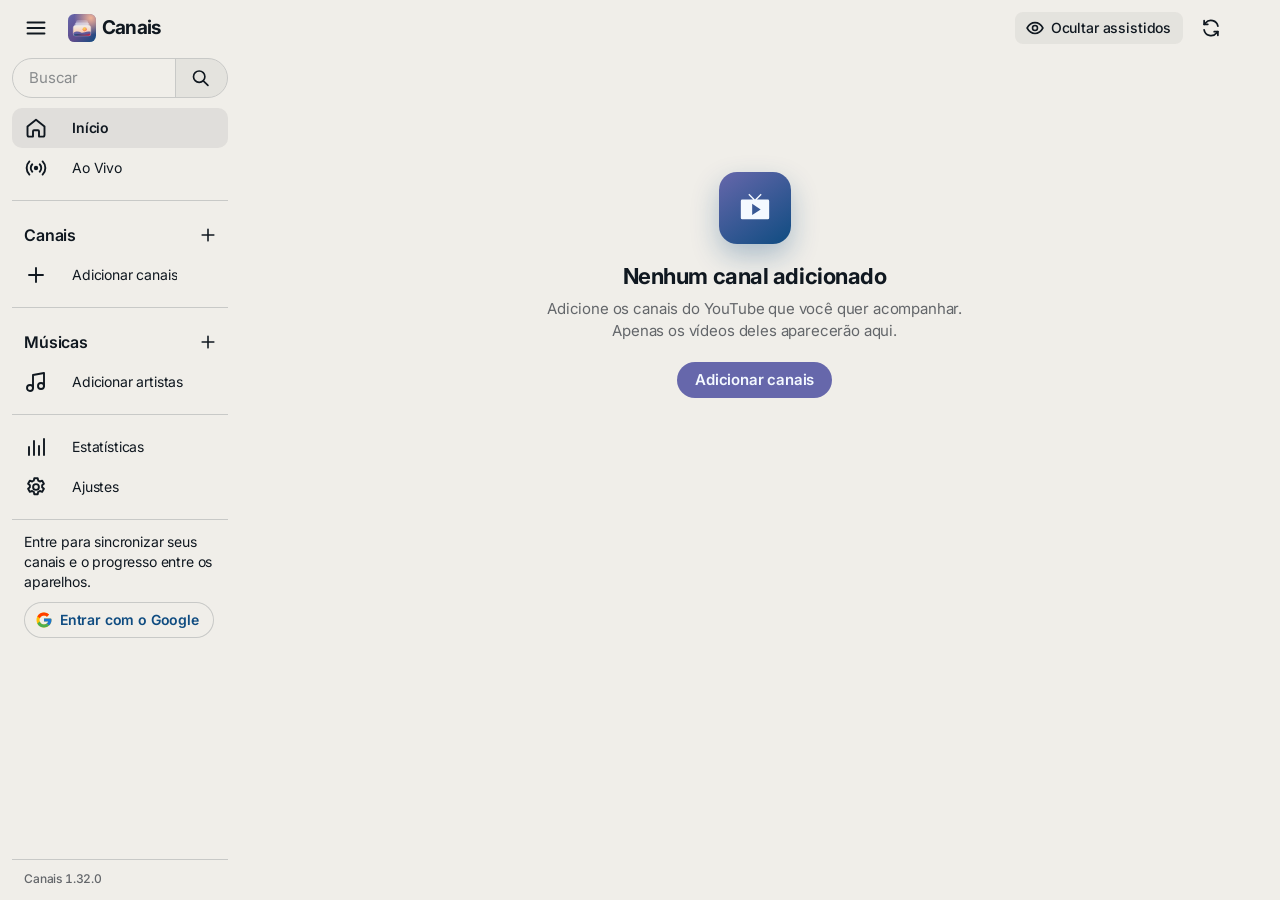
==== commit 28235d91: "Canais 1.32.0: Músicas, discografia dos artistas pela aba Lançamentos Nova seção Músicas (menu later" ====
--- a/MeuTube/index.html
+++ b/MeuTube/index.html
@@ -5,21 +5,21 @@
   <meta name="viewport" content="width=device-width, initial-scale=1, viewport-fit=cover">
   <meta name="theme-color" content="#F0EEE9" media="(prefers-color-scheme: light)">
   <meta name="theme-color" content="#101820" media="(prefers-color-scheme: dark)">
-  <script src="theme.js?v=1.31.0"></script>
+  <script src="theme.js?v=1.32.0"></script>
   <meta name="color-scheme" content="light dark">
   <!-- Política de segurança (CSP): o navegador só carrega scripts, vídeos e dados destes endereços.
        Se algum dia algo tentar injetar código no app, ele não roda nem consegue mandar seus dados
        (como o login do Google) para outro servidor. O servidor de login precisa ser um *.workers.dev. -->
-  <meta http-equiv="Content-Security-Policy" content="default-src 'self'; script-src 'self' https://accounts.google.com https://www.youtube.com https://s.ytimg.com; style-src 'self' 'unsafe-inline' https://accounts.google.com; img-src 'self' data: https:; font-src 'self' data:; connect-src 'self' https://www.googleapis.com https://accounts.google.com https://*.workers.dev; frame-src https://www.youtube.com https://accounts.google.com; media-src 'self'; worker-src 'self'; manifest-src 'self'; object-src 'none'; base-uri 'self'; form-action 'none'">
+  <meta http-equiv="Content-Security-Policy" content="default-src 'self'; script-src 'self' https://accounts.google.com https://www.youtube.com https://s.ytimg.com; style-src 'self' 'unsafe-inline' https://accounts.google.com; img-src 'self' data: https:; font-src 'self' data:; connect-src 'self' https://www.googleapis.com https://accounts.google.com https://*.workers.dev https://musicbrainz.org; frame-src https://www.youtube.com https://accounts.google.com; media-src 'self'; worker-src 'self'; manifest-src 'self'; object-src 'none'; base-uri 'self'; form-action 'none'">
   <title>Canais</title>
   <!-- Versão do app (SemVer). Mantida igual ao APP_VERSION do app.js e ao "?v=" dos arquivos abaixo:
        o número no endereço faz o navegador baixar a versão nova em vez de usar o cache. -->
-  <meta name="app-version" content="1.31.0">
-  <link rel="icon" type="image/png" sizes="192x192" href="icons/icon-192.png?v=1.31.0">
-  <link rel="icon" type="image/svg+xml" href="icons/favicon.svg?v=1.31.0">
+  <meta name="app-version" content="1.32.0">
+  <link rel="icon" type="image/png" sizes="192x192" href="icons/icon-192.png?v=1.32.0">
+  <link rel="icon" type="image/svg+xml" href="icons/favicon.svg?v=1.32.0">
   <!-- App instalável (abre em tela cheia no celular) -->
-  <link rel="manifest" href="manifest.json?v=1.31.0">
-  <link rel="apple-touch-icon" href="icons/apple-touch-icon.png?v=1.31.0">
+  <link rel="manifest" href="manifest.json?v=1.32.0">
+  <link rel="apple-touch-icon" href="icons/apple-touch-icon.png?v=1.32.0">
   <meta name="mobile-web-app-capable" content="yes">
   <meta name="apple-mobile-web-app-capable" content="yes">
   <meta name="apple-mobile-web-app-title" content="Canais">
@@ -27,7 +27,7 @@
   <link rel="preconnect" href="https://i.ytimg.com">
   <link rel="preconnect" href="https://www.googleapis.com">
   <link rel="preload" href="fonts/inter-latin.woff2" as="font" type="font/woff2" crossorigin>
-  <link rel="stylesheet" href="styles.css?v=1.31.0">
+  <link rel="stylesheet" href="styles.css?v=1.32.0">
   <!-- Google Identity Services (login com Google) -->
   <script src="https://accounts.google.com/gsi/client" async defer></script>
 </head>
@@ -101,6 +101,7 @@
       <symbol id="i-yt-back10" viewBox="0 0 24 24" fill="none" stroke="currentColor" stroke-width="2" stroke-linecap="round" stroke-linejoin="round"><path class="f" fill="currentColor" stroke="none" d="M11.99 5V1l-5 5 5 5V7c3.31 0 6 2.69 6 6s-2.69 6-6 6-6-2.69-6-6h-2c0 4.42 3.58 8 8 8s8-3.58 8-8-3.58-8-8-8z"/><text class="f" fill="currentColor" stroke="none" x="12" y="16.2" text-anchor="middle" font-size="6.6" font-weight="700" font-family="Inter, system-ui, sans-serif">10</text></symbol>
       <symbol id="i-yt-fwd10" viewBox="0 0 24 24" fill="none" stroke="currentColor" stroke-width="2" stroke-linecap="round" stroke-linejoin="round"><path class="f" fill="currentColor" stroke="none" d="M18 13c0 3.31-2.69 6-6 6s-6-2.69-6-6 2.69-6 6-6v4l5-5-5-5v4c-4.42 0-8 3.58-8 8s3.58 8 8 8 8-3.58 8-8h-2z"/><text class="f" fill="currentColor" stroke="none" x="12" y="16.2" text-anchor="middle" font-size="6.6" font-weight="700" font-family="Inter, system-ui, sans-serif">10</text></symbol>
       <symbol id="i-more-v" viewBox="0 0 24 24" fill="none" stroke="currentColor" stroke-width="1.9" stroke-linecap="round" stroke-linejoin="round"><circle class="f" cx="12" cy="5.5" r="1.7" fill="currentColor" stroke="none"/><circle class="f" cx="12" cy="12" r="1.7" fill="currentColor" stroke="none"/><circle class="f" cx="12" cy="18.5" r="1.7" fill="currentColor" stroke="none"/></symbol>
+      <symbol id="i-music" viewBox="0 0 24 24" fill="none" stroke="currentColor" stroke-width="1.9" stroke-linecap="round" stroke-linejoin="round"><path d="M9 18V5l11-2v13"/><circle cx="6" cy="18" r="3"/><circle cx="17" cy="16" r="3"/></symbol>
       <symbol id="i-menu" viewBox="0 0 24 24" fill="none" stroke="currentColor" stroke-width="1.9" stroke-linecap="round" stroke-linejoin="round"><path d="M3.5 6.5h17M3.5 12h17M3.5 17.5h17"/></symbol>
       <symbol id="i-sidebar" viewBox="0 0 24 24" fill="none" stroke="currentColor" stroke-width="1.9" stroke-linecap="round" stroke-linejoin="round"><rect x="3" y="4.5" width="18" height="15" rx="3"/><path d="M9.5 4.5v15M5.5 8.5h2M5.5 11.5h2"/></symbol>
       <symbol id="i-timer" viewBox="0 0 24 24" fill="none" stroke="currentColor" stroke-width="1.9" stroke-linecap="round" stroke-linejoin="round"><circle cx="12" cy="13" r="7.5"/><path d="M12 9.5V13l2.5 1.5M10 2.8h4"/></symbol>
@@ -158,6 +159,14 @@
         <a class="side-add" href="#/settings/canais" title="Adicionar canal" aria-label="Adicionar canal"><svg class="ic"><use href="#i-plus"/></svg></a>
       </h3>
       <div id="side-channels" class="side-scroll"></div>
+    </section>
+
+    <!-- Músicas: artistas adicionados pela aba "Lançamentos" do YouTube -->
+    <section class="side-section side-section-music" aria-labelledby="side-music-title">
+      <h3 class="side-title" id="side-music-title"><span>Músicas</span>
+        <a class="side-add" href="#/settings/musicas" title="Adicionar artista" aria-label="Adicionar artista"><svg class="ic"><use href="#i-plus"/></svg></a>
+      </h3>
+      <div id="side-music" class="side-scroll"></div>
     </section>
 
     <div class="side-footer">
@@ -212,6 +221,11 @@
       </button>
     </section>
 
+    <!-- ============ MÚSICAS (artista e álbum) ============ -->
+    <section id="view-music" class="view" hidden aria-label="Músicas">
+      <div id="music-page" class="music-page"></div>
+    </section>
+
     <!-- ============ AO VIVO ============ -->
     <section id="view-live" class="view" hidden>
       <header class="page-head"><div class="page-title"><span class="eyebrow">Agora</span><h1 class="t-large">Ao Vivo</h1></div></header>
@@ -229,6 +243,7 @@
         <input id="channels-search" type="search" placeholder="Buscar nos seus canais" autocomplete="off" spellcheck="false" aria-label="Buscar nos seus canais">
       </label>
       <div id="channels-page"></div>
+      <div id="channels-music" class="channels-music"></div>
     </section>
 
     <!-- ============ PLAYER ============ -->
@@ -370,6 +385,7 @@
             <section class="set-sec set-compact-only" data-sec="atalhos">
               <div class="group">
                 <a class="row row-link" href="#/settings/canais"><span class="sq-ic" style="--c:var(--peri)"><svg class="ic"><use href="#i-stack"/></svg></span><span class="grow">Canais</span><span class="row-value" id="channel-count-row"></span><svg class="ic chev"><use href="#i-chev-r"/></svg></a>
+                <a class="row row-link" href="#/settings/musicas"><span class="sq-ic" style="--c:var(--blue)"><svg class="ic"><use href="#i-music"/></svg></span><span class="grow">Músicas</span><span class="row-value" id="music-count-row"></span><svg class="ic chev"><use href="#i-chev-r"/></svg></a>
                 <label class="row"><span class="sq-ic" style="--c:var(--coral)"><svg class="ic"><use href="#i-infinity"/></svg></span><span class="grow">Reprodução automática</span><input class="switch" type="checkbox" data-setting="autoplay"></label>
                 <label class="row"><span class="sq-ic" style="--c:var(--mocha)"><svg class="ic"><use href="#i-eye-off"/></svg></span><span class="grow">Ocultar assistidos</span><input class="switch" type="checkbox" data-setting="hide-watched"></label>
               </div>
@@ -411,6 +427,23 @@
                 O limite de duração esconde vídeos mais longos; com <strong>“Só lives”</strong> o canal some do Início e da lista
                 de canais e aparece só em “Ao Vivo”, quando estiver transmitindo.</p>
             </section>
+            <!-- Músicas -->
+            <section class="set-sec" data-sec="musicas">
+              <h2 class="grp-title">Músicas <span id="music-count" class="grp-count"></span></h2>
+              <div class="group">
+                <form id="music-form" class="row add-row" autocomplete="off">
+                  <label class="field"><svg class="ic"><use href="#i-music"/></svg>
+                    <input id="music-input" type="text" placeholder="https://www.youtube.com/@banda/releases" aria-label="Link da aba Lançamentos do artista no YouTube" required>
+                  </label>
+                  <button class="btn btn-tint" type="submit">Adicionar</button>
+                </form>
+                <ul id="music-list" class="channel-list"></ul>
+              </div>
+              <p class="grp-foot">Cole o link da aba <strong>“Lançamentos”</strong> do artista no YouTube, no formato
+                <code>https://www.youtube.com/@banda/releases</code>. O app busca as faixas dessa aba e organiza em álbuns de
+                estúdio, EPs, singles, ao vivo e coletâneas pelo <strong>MusicBrainz</strong> (base aberta de música), com capa,
+                ano e a ordem oficial das faixas.</p>
+            </section>
           </div>
 
           <div class="settings-col">
@@ -466,7 +499,8 @@
   <div id="menu-pop" class="menu-pop glass" role="menu" hidden></div>
   <div id="toasts" class="toasts" aria-live="polite"></div>
 
-  <script src="config.js?v=1.31.0"></script>
-  <script src="app.js?v=1.31.0"></script>
+  <script src="config.js?v=1.32.0"></script>
+  <script src="music.js?v=1.32.0"></script>
+  <script src="app.js?v=1.32.0"></script>
 </body>
 </html>
--- a/MeuTube/styles.css
+++ b/MeuTube/styles.css
@@ -2187,6 +2187,7 @@
 #view-settings[data-sub] .set-sec { display: none !important; }
 #view-settings[data-sub="conta"] .set-sec[data-sec="conta"],
 #view-settings[data-sub="canais"] .set-sec[data-sec="canais"],
+#view-settings[data-sub="musicas"] .set-sec[data-sec="musicas"],
 #view-settings[data-sub="app"] .set-detail[data-detail="app"],
 #view-settings[data-sub="sobre"] .set-detail[data-detail="sobre"] { display: block !important; margin-top: 0; }
 #view-settings[data-sub="conta"] .set-detail[data-detail="conta"] { display: block; margin-top: 16px; }
@@ -2200,7 +2201,7 @@
 @media (max-width: 760px) {
   .set-compact-only { display: block !important; }
   .set-regular-only { display: none !important; }
-  #view-settings:not([data-sub]) .set-sec[data-sec="canais"] { display: none; }
+  #view-settings:not([data-sub]) .set-sec:is([data-sec="canais"], [data-sec="musicas"]) { display: none; }
   #view-settings:not([data-sub]) .acct-card .chev { display: block; }
   #view-settings:not([data-sub]) .acct-card .btn { display: none; }
   .settings-cols { gap: 28px; }
@@ -3262,3 +3263,68 @@
   .pd-spot.p1 .pd-med svg { width: 42px; height: 55px; }
   .pd-med { margin-bottom: 8px; }
 }
+
+/* =========================================================
+   Músicas (1.32.0): página do artista e do álbum
+   Seções: álbuns de estúdio no topo, em ordem de lançamento,
+   com capa, título e ano; depois EPs, singles, ao vivo,
+   coletâneas e outros. Página do álbum: faixas na ordem oficial.
+   ========================================================= */
+.music-page { max-width: 2200px; margin: 0 auto; container-type: inline-size; }
+.mu-head { display: flex; align-items: center; gap: 22px; margin-bottom: 28px; }
+.mu-avatar { width: 120px; height: 120px; flex-shrink: 0; border-radius: 50%; object-fit: cover; background: var(--fill); }
+.mu-head-text { display: grid; gap: 4px; min-width: 0; }
+.mu-head-text h1 { margin: 0; }
+.mu-sub { margin: 0; color: var(--text-2); font-size: 14px; }
+.mu-sub a { color: inherit; font-weight: 600; text-decoration: none; }
+.mu-sub a:hover { text-decoration: underline; }
+.mu-section { margin-bottom: 34px; }
+.mu-section-title { display: flex; align-items: baseline; gap: 8px; margin: 0 0 14px; font-size: 20px; line-height: 26px; font-weight: 700; letter-spacing: -0.02em; }
+.mu-section-title span { color: var(--text-3); font-size: 14px; font-weight: 600; }
+.mu-section-title .side-add { align-self: center; margin-left: 4px; }
+.mu-grid { display: grid; grid-template-columns: repeat(auto-fill, minmax(168px, 1fr)); gap: 24px 18px; }
+.mu-card { display: grid; gap: 4px; min-width: 0; color: var(--text); text-decoration: none; border-radius: 12px; outline: none; }
+.mu-card:focus-visible .mu-cover { box-shadow: 0 0 0 3px var(--tint); }
+.mu-cover { position: relative; display: grid; place-items: center; aspect-ratio: 1; overflow: hidden; margin-bottom: 6px; border-radius: 10px; background: var(--side-hover); color: var(--text-3); box-shadow: var(--card-shadow); transition: transform .35s var(--ease-smooth), box-shadow .35s var(--ease-smooth); }
+.mu-cover img { width: 100%; height: 100%; object-fit: cover; }
+.mu-cover .ic { width: 40%; height: 40%; }
+.mu-card:hover .mu-cover { transform: translateY(-3px); box-shadow: var(--lift-shadow); }
+.mu-title { display: -webkit-box; overflow: hidden; font-size: 15px; line-height: 20px; font-weight: 600; -webkit-line-clamp: 2; -webkit-box-orient: vertical; word-break: break-word; }
+.mu-year { color: var(--text-2); font-size: 13px; line-height: 18px; font-variant-numeric: tabular-nums; }
+.mu-card .sk-line { height: 12px; margin-top: 4px; border-radius: 6px; }
+.stats.st-anim .mu-card, .mu-grid .mu-card { animation: tileIn .55s var(--ease-smooth) backwards; animation-delay: calc(var(--i, 0) * 35ms); }
+/* álbum */
+.mu-back { display: inline-flex; margin-bottom: 14px; }
+.mu-album-head { display: flex; align-items: flex-end; gap: 26px; margin-bottom: 26px; }
+.mu-cover-lg { width: min(260px, 38vw); flex-shrink: 0; margin: 0; border-radius: 14px; }
+.mu-album-text { display: grid; gap: 6px; min-width: 0; }
+.mu-album-text h1 { margin: 0; overflow-wrap: anywhere; }
+.mu-play-all { justify-self: start; display: inline-flex; align-items: center; gap: 6px; margin-top: 10px; padding-left: 14px; }
+.mu-play-all .ic { width: 18px; height: 18px; }
+.mu-tracks { display: grid; gap: 2px; max-width: 980px; }
+.mu-track { display: grid; grid-template-columns: 36px minmax(0, 1fr) auto; align-items: center; gap: 12px; min-height: 52px; padding: 6px 12px; border-radius: 10px; color: var(--text); text-decoration: none; }
+.mu-track:hover, .mu-track:focus-visible { background: var(--side-hover); outline: none; }
+.mu-num, .mu-play { grid-column: 1; grid-row: 1; justify-self: center; color: var(--text-3); font-size: 14px; font-weight: 600; font-variant-numeric: tabular-nums; }
+.mu-play { display: none; color: var(--text); }
+.mu-play .ic { width: 20px; height: 20px; }
+.mu-track:hover .mu-num, .mu-track:focus-visible .mu-num { display: none; }
+.mu-track:hover .mu-play, .mu-track:focus-visible .mu-play { display: grid; }
+.mu-track-title { grid-column: 2; overflow: hidden; font-size: 15px; font-weight: 500; white-space: nowrap; text-overflow: ellipsis; }
+.mu-dur { grid-column: 3; color: var(--text-2); font-size: 13px; font-variant-numeric: tabular-nums; }
+.mu-track.is-watched .mu-track-title { color: var(--text-2); }
+/* página Canais (celular) */
+.channels-music { margin-top: 30px; }
+.mu-artists { display: grid; grid-template-columns: repeat(auto-fill, minmax(96px, 1fr)); gap: 18px 12px; }
+.mu-artist { display: grid; justify-items: center; gap: 8px; color: var(--text); text-align: center; text-decoration: none; font-size: 13px; font-weight: 600; }
+.mu-artist img { width: 76px; height: 76px; border-radius: 50%; object-fit: cover; background: var(--fill); }
+/* Ajustes › Músicas */
+.music-item .ci-text .error { color: var(--error); }
+.ci-refresh .ic { width: 18px; height: 18px; }
+.ci-refresh:disabled { opacity: .4; }
+@container (max-width: 640px) {
+  .mu-head { gap: 14px; }
+  .mu-avatar { width: 72px; height: 72px; }
+  .mu-grid { grid-template-columns: repeat(2, minmax(0, 1fr)); gap: 18px 12px; }
+  .mu-album-head { flex-direction: column; align-items: flex-start; gap: 16px; }
+  .mu-cover-lg { width: min(220px, 60vw); }
+}
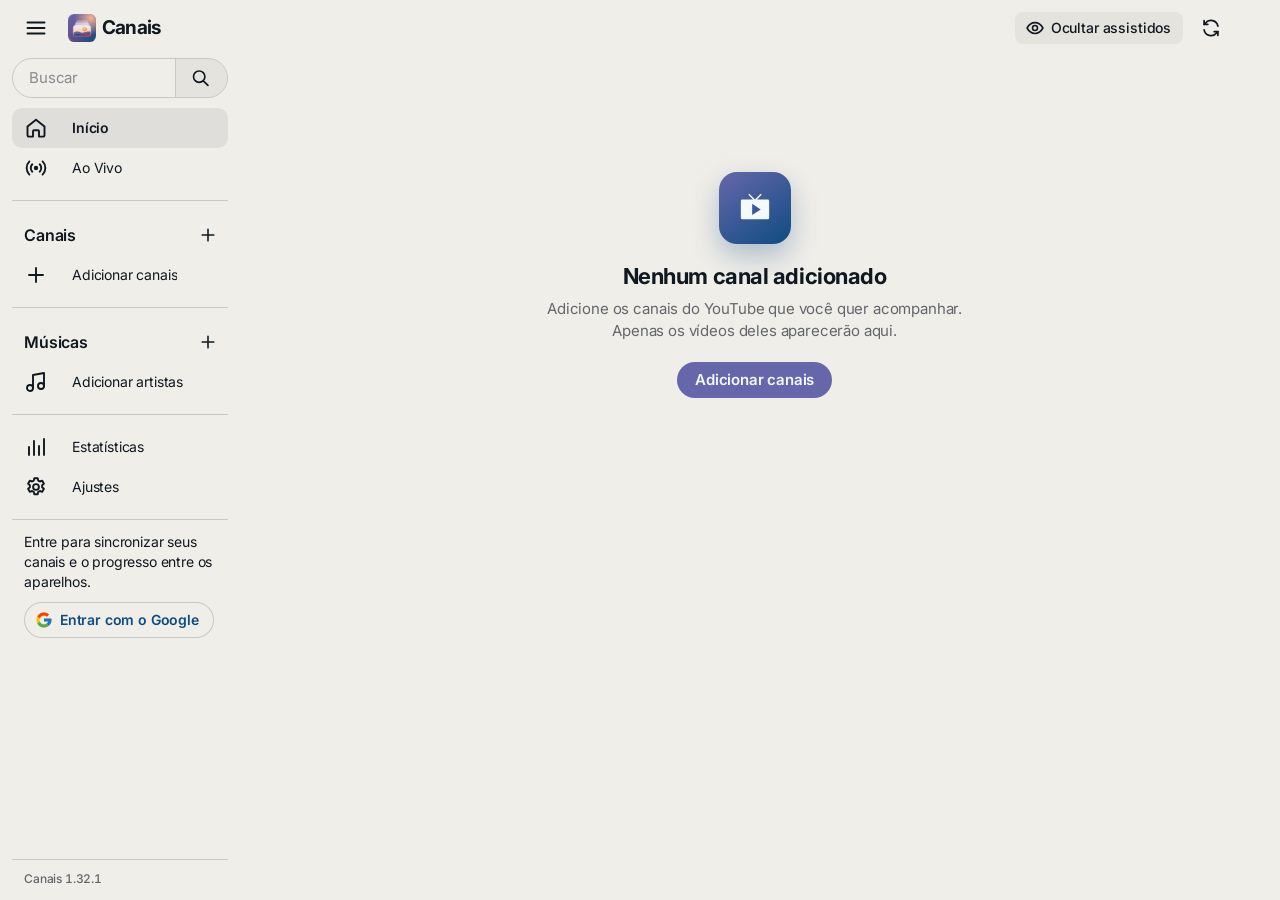
==== commit f5d1492d: "Canais 1.32.1: Músicas, as faixas agora aparecem O YouTube não deixa ler a lista de envios do canal " ====
--- a/MeuTube/index.html
+++ b/MeuTube/index.html
@@ -5,7 +5,7 @@
   <meta name="viewport" content="width=device-width, initial-scale=1, viewport-fit=cover">
   <meta name="theme-color" content="#F0EEE9" media="(prefers-color-scheme: light)">
   <meta name="theme-color" content="#101820" media="(prefers-color-scheme: dark)">
-  <script src="theme.js?v=1.32.0"></script>
+  <script src="theme.js?v=1.32.1"></script>
   <meta name="color-scheme" content="light dark">
   <!-- Política de segurança (CSP): o navegador só carrega scripts, vídeos e dados destes endereços.
        Se algum dia algo tentar injetar código no app, ele não roda nem consegue mandar seus dados
@@ -14,12 +14,12 @@
   <title>Canais</title>
   <!-- Versão do app (SemVer). Mantida igual ao APP_VERSION do app.js e ao "?v=" dos arquivos abaixo:
        o número no endereço faz o navegador baixar a versão nova em vez de usar o cache. -->
-  <meta name="app-version" content="1.32.0">
-  <link rel="icon" type="image/png" sizes="192x192" href="icons/icon-192.png?v=1.32.0">
-  <link rel="icon" type="image/svg+xml" href="icons/favicon.svg?v=1.32.0">
+  <meta name="app-version" content="1.32.1">
+  <link rel="icon" type="image/png" sizes="192x192" href="icons/icon-192.png?v=1.32.1">
+  <link rel="icon" type="image/svg+xml" href="icons/favicon.svg?v=1.32.1">
   <!-- App instalável (abre em tela cheia no celular) -->
-  <link rel="manifest" href="manifest.json?v=1.32.0">
-  <link rel="apple-touch-icon" href="icons/apple-touch-icon.png?v=1.32.0">
+  <link rel="manifest" href="manifest.json?v=1.32.1">
+  <link rel="apple-touch-icon" href="icons/apple-touch-icon.png?v=1.32.1">
   <meta name="mobile-web-app-capable" content="yes">
   <meta name="apple-mobile-web-app-capable" content="yes">
   <meta name="apple-mobile-web-app-title" content="Canais">
@@ -27,7 +27,7 @@
   <link rel="preconnect" href="https://i.ytimg.com">
   <link rel="preconnect" href="https://www.googleapis.com">
   <link rel="preload" href="fonts/inter-latin.woff2" as="font" type="font/woff2" crossorigin>
-  <link rel="stylesheet" href="styles.css?v=1.32.0">
+  <link rel="stylesheet" href="styles.css?v=1.32.1">
   <!-- Google Identity Services (login com Google) -->
   <script src="https://accounts.google.com/gsi/client" async defer></script>
 </head>
@@ -499,8 +499,8 @@
   <div id="menu-pop" class="menu-pop glass" role="menu" hidden></div>
   <div id="toasts" class="toasts" aria-live="polite"></div>
 
-  <script src="config.js?v=1.32.0"></script>
-  <script src="music.js?v=1.32.0"></script>
-  <script src="app.js?v=1.32.0"></script>
+  <script src="config.js?v=1.32.1"></script>
+  <script src="music.js?v=1.32.1"></script>
+  <script src="app.js?v=1.32.1"></script>
 </body>
 </html>
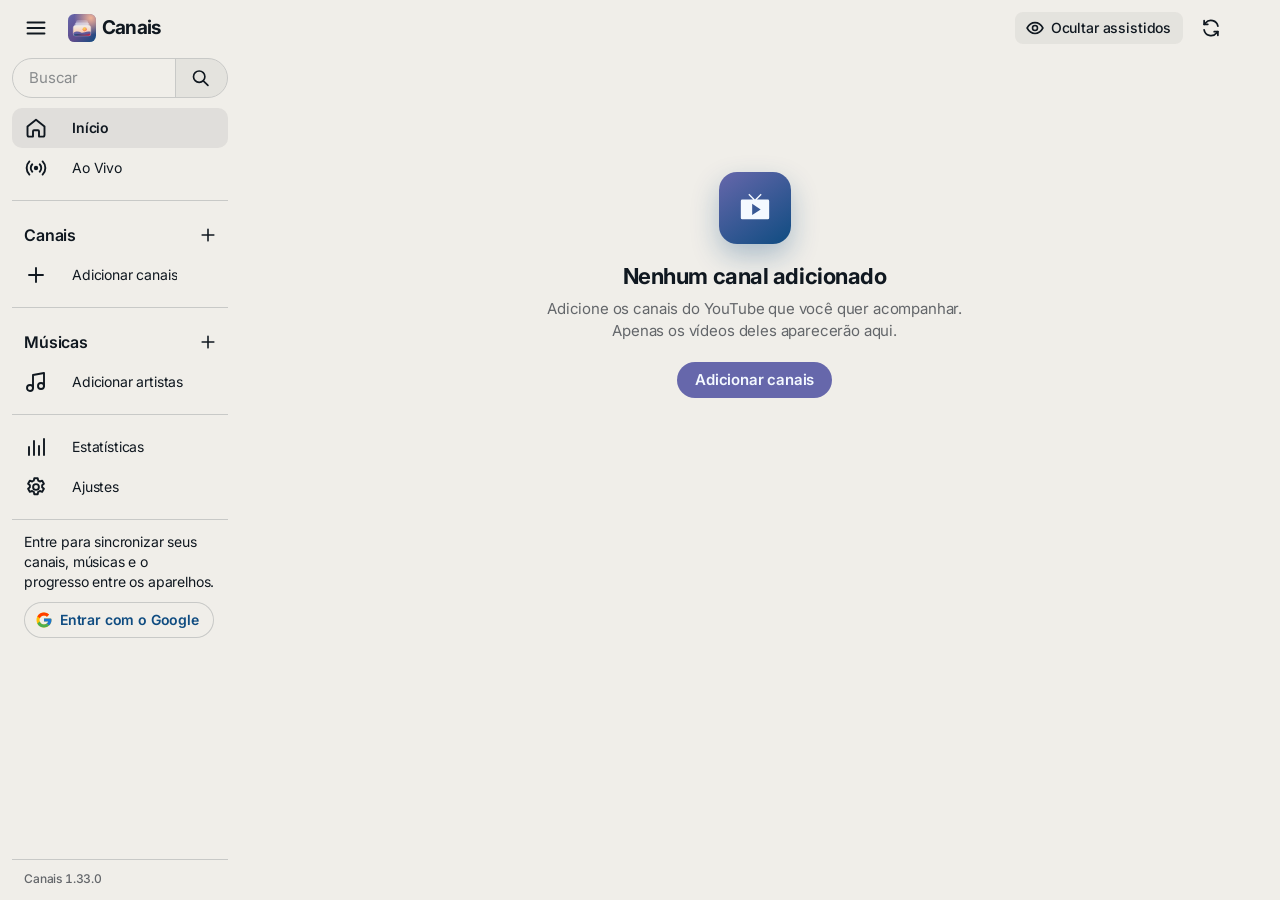
==== commit 5b2d2477: "Canais 1.33.0: Músicas na nuvem A discografia organizada de cada artista fica no Google Drive (pasta" ====
--- a/MeuTube/index.html
+++ b/MeuTube/index.html
@@ -5,7 +5,7 @@
   <meta name="viewport" content="width=device-width, initial-scale=1, viewport-fit=cover">
   <meta name="theme-color" content="#F0EEE9" media="(prefers-color-scheme: light)">
   <meta name="theme-color" content="#101820" media="(prefers-color-scheme: dark)">
-  <script src="theme.js?v=1.32.1"></script>
+  <script src="theme.js?v=1.33.0"></script>
   <meta name="color-scheme" content="light dark">
   <!-- Política de segurança (CSP): o navegador só carrega scripts, vídeos e dados destes endereços.
        Se algum dia algo tentar injetar código no app, ele não roda nem consegue mandar seus dados
@@ -14,12 +14,12 @@
   <title>Canais</title>
   <!-- Versão do app (SemVer). Mantida igual ao APP_VERSION do app.js e ao "?v=" dos arquivos abaixo:
        o número no endereço faz o navegador baixar a versão nova em vez de usar o cache. -->
-  <meta name="app-version" content="1.32.1">
-  <link rel="icon" type="image/png" sizes="192x192" href="icons/icon-192.png?v=1.32.1">
-  <link rel="icon" type="image/svg+xml" href="icons/favicon.svg?v=1.32.1">
+  <meta name="app-version" content="1.33.0">
+  <link rel="icon" type="image/png" sizes="192x192" href="icons/icon-192.png?v=1.33.0">
+  <link rel="icon" type="image/svg+xml" href="icons/favicon.svg?v=1.33.0">
   <!-- App instalável (abre em tela cheia no celular) -->
-  <link rel="manifest" href="manifest.json?v=1.32.1">
-  <link rel="apple-touch-icon" href="icons/apple-touch-icon.png?v=1.32.1">
+  <link rel="manifest" href="manifest.json?v=1.33.0">
+  <link rel="apple-touch-icon" href="icons/apple-touch-icon.png?v=1.33.0">
   <meta name="mobile-web-app-capable" content="yes">
   <meta name="apple-mobile-web-app-capable" content="yes">
   <meta name="apple-mobile-web-app-title" content="Canais">
@@ -27,7 +27,7 @@
   <link rel="preconnect" href="https://i.ytimg.com">
   <link rel="preconnect" href="https://www.googleapis.com">
   <link rel="preload" href="fonts/inter-latin.woff2" as="font" type="font/woff2" crossorigin>
-  <link rel="stylesheet" href="styles.css?v=1.32.1">
+  <link rel="stylesheet" href="styles.css?v=1.33.0">
   <!-- Google Identity Services (login com Google) -->
   <script src="https://accounts.google.com/gsi/client" async defer></script>
 </head>
@@ -499,8 +499,8 @@
   <div id="menu-pop" class="menu-pop glass" role="menu" hidden></div>
   <div id="toasts" class="toasts" aria-live="polite"></div>
 
-  <script src="config.js?v=1.32.1"></script>
-  <script src="music.js?v=1.32.1"></script>
-  <script src="app.js?v=1.32.1"></script>
+  <script src="config.js?v=1.33.0"></script>
+  <script src="music.js?v=1.33.0"></script>
+  <script src="app.js?v=1.33.0"></script>
 </body>
 </html>
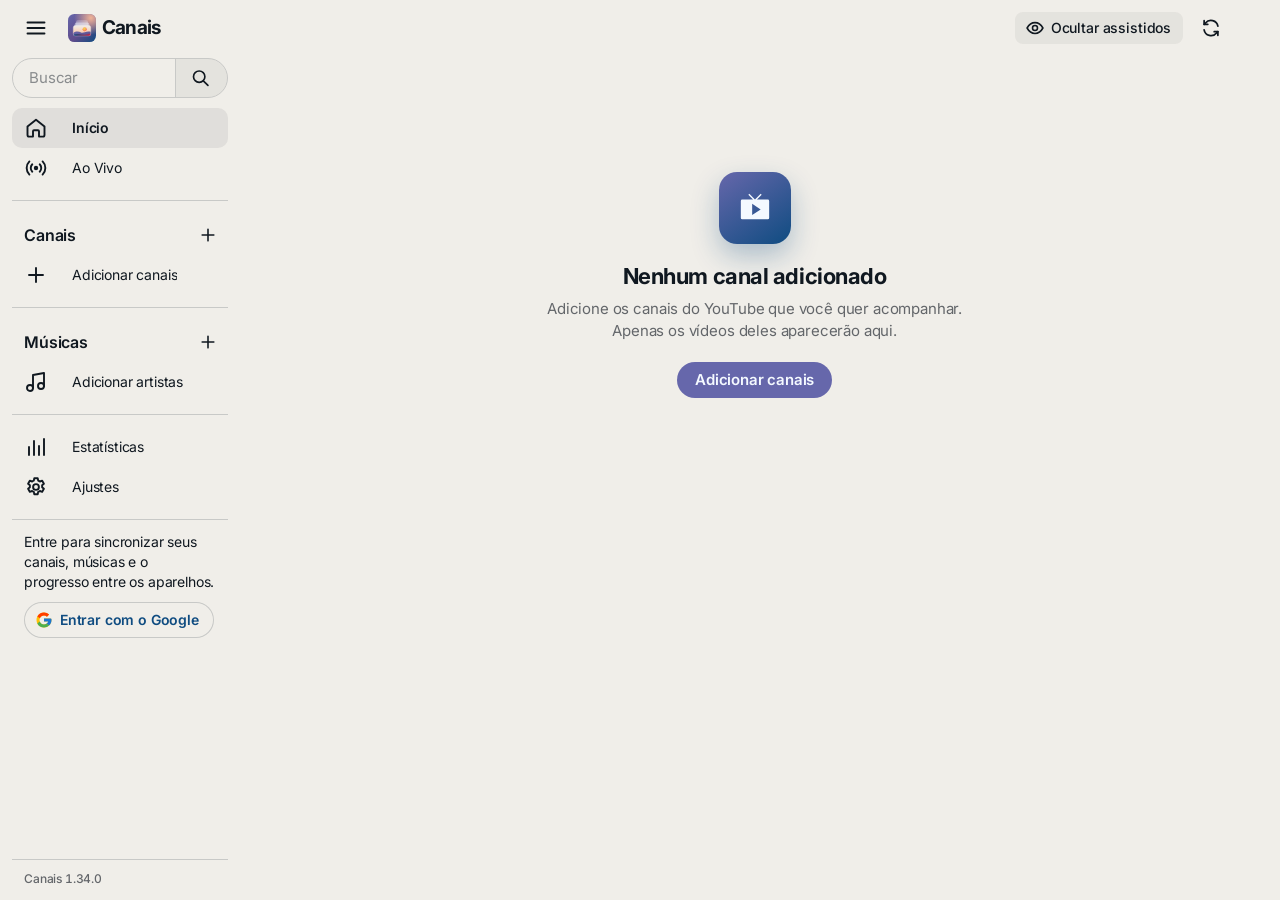
==== commit 621809df: "Canais 1.34.0: Músicas, capas guardadas e visualizações das faixas Capas dos álbuns baixadas uma vez" ====
--- a/MeuTube/index.html
+++ b/MeuTube/index.html
@@ -5,21 +5,21 @@
   <meta name="viewport" content="width=device-width, initial-scale=1, viewport-fit=cover">
   <meta name="theme-color" content="#F0EEE9" media="(prefers-color-scheme: light)">
   <meta name="theme-color" content="#101820" media="(prefers-color-scheme: dark)">
-  <script src="theme.js?v=1.33.0"></script>
+  <script src="theme.js?v=1.34.0"></script>
   <meta name="color-scheme" content="light dark">
   <!-- Política de segurança (CSP): o navegador só carrega scripts, vídeos e dados destes endereços.
        Se algum dia algo tentar injetar código no app, ele não roda nem consegue mandar seus dados
        (como o login do Google) para outro servidor. O servidor de login precisa ser um *.workers.dev. -->
-  <meta http-equiv="Content-Security-Policy" content="default-src 'self'; script-src 'self' https://accounts.google.com https://www.youtube.com https://s.ytimg.com; style-src 'self' 'unsafe-inline' https://accounts.google.com; img-src 'self' data: https:; font-src 'self' data:; connect-src 'self' https://www.googleapis.com https://accounts.google.com https://*.workers.dev https://musicbrainz.org; frame-src https://www.youtube.com https://accounts.google.com; media-src 'self'; worker-src 'self'; manifest-src 'self'; object-src 'none'; base-uri 'self'; form-action 'none'">
+  <meta http-equiv="Content-Security-Policy" content="default-src 'self'; script-src 'self' https://accounts.google.com https://www.youtube.com https://s.ytimg.com; style-src 'self' 'unsafe-inline' https://accounts.google.com; img-src 'self' data: https:; font-src 'self' data:; connect-src 'self' https://www.googleapis.com https://accounts.google.com https://*.workers.dev https://musicbrainz.org https://coverartarchive.org https://archive.org https://*.archive.org https://i.ytimg.com; frame-src https://www.youtube.com https://accounts.google.com; media-src 'self'; worker-src 'self'; manifest-src 'self'; object-src 'none'; base-uri 'self'; form-action 'none'">
   <title>Canais</title>
   <!-- Versão do app (SemVer). Mantida igual ao APP_VERSION do app.js e ao "?v=" dos arquivos abaixo:
        o número no endereço faz o navegador baixar a versão nova em vez de usar o cache. -->
-  <meta name="app-version" content="1.33.0">
-  <link rel="icon" type="image/png" sizes="192x192" href="icons/icon-192.png?v=1.33.0">
-  <link rel="icon" type="image/svg+xml" href="icons/favicon.svg?v=1.33.0">
+  <meta name="app-version" content="1.34.0">
+  <link rel="icon" type="image/png" sizes="192x192" href="icons/icon-192.png?v=1.34.0">
+  <link rel="icon" type="image/svg+xml" href="icons/favicon.svg?v=1.34.0">
   <!-- App instalável (abre em tela cheia no celular) -->
-  <link rel="manifest" href="manifest.json?v=1.33.0">
-  <link rel="apple-touch-icon" href="icons/apple-touch-icon.png?v=1.33.0">
+  <link rel="manifest" href="manifest.json?v=1.34.0">
+  <link rel="apple-touch-icon" href="icons/apple-touch-icon.png?v=1.34.0">
   <meta name="mobile-web-app-capable" content="yes">
   <meta name="apple-mobile-web-app-capable" content="yes">
   <meta name="apple-mobile-web-app-title" content="Canais">
@@ -27,7 +27,7 @@
   <link rel="preconnect" href="https://i.ytimg.com">
   <link rel="preconnect" href="https://www.googleapis.com">
   <link rel="preload" href="fonts/inter-latin.woff2" as="font" type="font/woff2" crossorigin>
-  <link rel="stylesheet" href="styles.css?v=1.33.0">
+  <link rel="stylesheet" href="styles.css?v=1.34.0">
   <!-- Google Identity Services (login com Google) -->
   <script src="https://accounts.google.com/gsi/client" async defer></script>
 </head>
@@ -499,8 +499,8 @@
   <div id="menu-pop" class="menu-pop glass" role="menu" hidden></div>
   <div id="toasts" class="toasts" aria-live="polite"></div>
 
-  <script src="config.js?v=1.33.0"></script>
-  <script src="music.js?v=1.33.0"></script>
-  <script src="app.js?v=1.33.0"></script>
+  <script src="config.js?v=1.34.0"></script>
+  <script src="music.js?v=1.34.0"></script>
+  <script src="app.js?v=1.34.0"></script>
 </body>
 </html>
--- a/MeuTube/styles.css
+++ b/MeuTube/styles.css
@@ -3302,7 +3302,7 @@
 .mu-play-all { justify-self: start; display: inline-flex; align-items: center; gap: 6px; margin-top: 10px; padding-left: 14px; }
 .mu-play-all .ic { width: 18px; height: 18px; }
 .mu-tracks { display: grid; gap: 2px; max-width: 980px; }
-.mu-track { display: grid; grid-template-columns: 36px minmax(0, 1fr) auto; align-items: center; gap: 12px; min-height: 52px; padding: 6px 12px; border-radius: 10px; color: var(--text); text-decoration: none; }
+.mu-track { display: grid; grid-template-columns: 36px minmax(0, 1fr) auto auto; align-items: center; gap: 12px; min-height: 52px; padding: 6px 12px; border-radius: 10px; color: var(--text); text-decoration: none; }
 .mu-track:hover, .mu-track:focus-visible { background: var(--side-hover); outline: none; }
 .mu-num, .mu-play { grid-column: 1; grid-row: 1; justify-self: center; color: var(--text-3); font-size: 14px; font-weight: 600; font-variant-numeric: tabular-nums; }
 .mu-play { display: none; color: var(--text); }
@@ -3310,7 +3310,8 @@
 .mu-track:hover .mu-num, .mu-track:focus-visible .mu-num { display: none; }
 .mu-track:hover .mu-play, .mu-track:focus-visible .mu-play { display: grid; }
 .mu-track-title { grid-column: 2; overflow: hidden; font-size: 15px; font-weight: 500; white-space: nowrap; text-overflow: ellipsis; }
-.mu-dur { grid-column: 3; color: var(--text-2); font-size: 13px; font-variant-numeric: tabular-nums; }
+.mu-views { grid-column: 3; color: var(--text-2); font-size: 13px; white-space: nowrap; text-align: right; }
+.mu-dur { grid-column: 4; min-width: 40px; color: var(--text-2); font-size: 13px; font-variant-numeric: tabular-nums; text-align: right; }
 .mu-track.is-watched .mu-track-title { color: var(--text-2); }
 /* página Canais (celular) */
 .channels-music { margin-top: 30px; }
@@ -3327,4 +3328,11 @@
   .mu-grid { grid-template-columns: repeat(2, minmax(0, 1fr)); gap: 18px 12px; }
   .mu-album-head { flex-direction: column; align-items: flex-start; gap: 16px; }
   .mu-cover-lg { width: min(220px, 60vw); }
-}
+  /* faixas: visualizações embaixo do título */
+  .mu-track { grid-template-columns: 36px minmax(0, 1fr) auto; row-gap: 0; }
+  .mu-track-title { grid-row: 1; align-self: end; }
+  .mu-views { grid-column: 2; grid-row: 2; align-self: start; text-align: left; font-size: 12px; }
+  .mu-views:empty { display: none; }
+  .mu-dur { grid-column: 3; grid-row: 1 / span 2; }
+  .mu-num, .mu-play { grid-row: 1 / span 2; }
+}
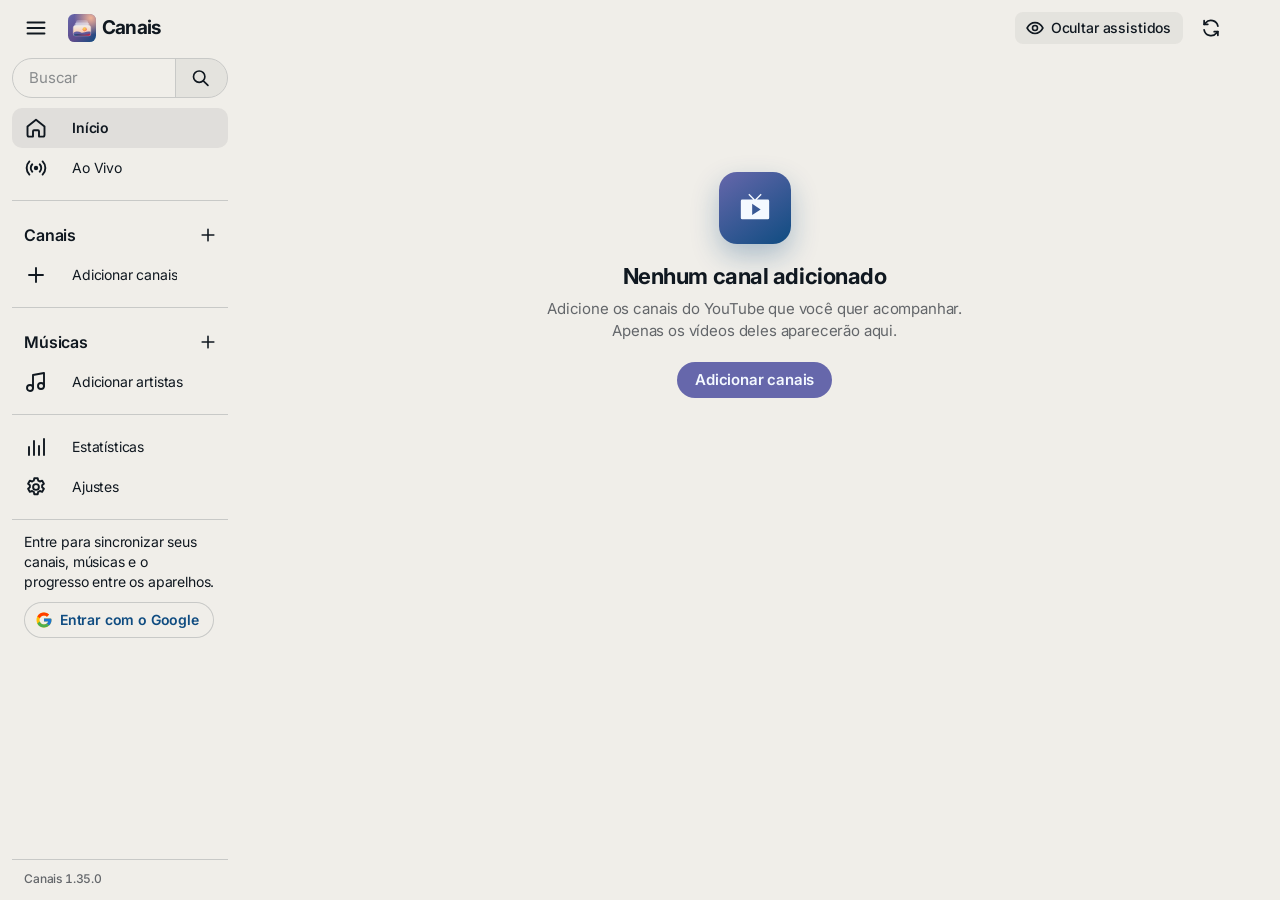
==== commit 338a2824: "Canais 1.35.0: Músicas pelo MusicBrainz, aba Músicas e banner Faixas de cada álbum passam a ser as d" ====
--- a/MeuTube/index.html
+++ b/MeuTube/index.html
@@ -5,21 +5,21 @@
   <meta name="viewport" content="width=device-width, initial-scale=1, viewport-fit=cover">
   <meta name="theme-color" content="#F0EEE9" media="(prefers-color-scheme: light)">
   <meta name="theme-color" content="#101820" media="(prefers-color-scheme: dark)">
-  <script src="theme.js?v=1.34.0"></script>
+  <script src="theme.js?v=1.35.0"></script>
   <meta name="color-scheme" content="light dark">
   <!-- Política de segurança (CSP): o navegador só carrega scripts, vídeos e dados destes endereços.
        Se algum dia algo tentar injetar código no app, ele não roda nem consegue mandar seus dados
        (como o login do Google) para outro servidor. O servidor de login precisa ser um *.workers.dev. -->
-  <meta http-equiv="Content-Security-Policy" content="default-src 'self'; script-src 'self' https://accounts.google.com https://www.youtube.com https://s.ytimg.com; style-src 'self' 'unsafe-inline' https://accounts.google.com; img-src 'self' data: https:; font-src 'self' data:; connect-src 'self' https://www.googleapis.com https://accounts.google.com https://*.workers.dev https://musicbrainz.org https://coverartarchive.org https://archive.org https://*.archive.org https://i.ytimg.com; frame-src https://www.youtube.com https://accounts.google.com; media-src 'self'; worker-src 'self'; manifest-src 'self'; object-src 'none'; base-uri 'self'; form-action 'none'">
+  <meta http-equiv="Content-Security-Policy" content="default-src 'self'; script-src 'self' https://accounts.google.com https://www.youtube.com https://s.ytimg.com; style-src 'self' 'unsafe-inline' https://accounts.google.com; img-src 'self' data: https:; font-src 'self' data:; connect-src 'self' https://www.googleapis.com https://accounts.google.com https://*.workers.dev https://musicbrainz.org https://coverartarchive.org https://archive.org https://*.archive.org https://i.ytimg.com https://yt3.googleusercontent.com https://yt3.ggpht.com; frame-src https://www.youtube.com https://accounts.google.com; media-src 'self'; worker-src 'self'; manifest-src 'self'; object-src 'none'; base-uri 'self'; form-action 'none'">
   <title>Canais</title>
   <!-- Versão do app (SemVer). Mantida igual ao APP_VERSION do app.js e ao "?v=" dos arquivos abaixo:
        o número no endereço faz o navegador baixar a versão nova em vez de usar o cache. -->
-  <meta name="app-version" content="1.34.0">
-  <link rel="icon" type="image/png" sizes="192x192" href="icons/icon-192.png?v=1.34.0">
-  <link rel="icon" type="image/svg+xml" href="icons/favicon.svg?v=1.34.0">
+  <meta name="app-version" content="1.35.0">
+  <link rel="icon" type="image/png" sizes="192x192" href="icons/icon-192.png?v=1.35.0">
+  <link rel="icon" type="image/svg+xml" href="icons/favicon.svg?v=1.35.0">
   <!-- App instalável (abre em tela cheia no celular) -->
-  <link rel="manifest" href="manifest.json?v=1.34.0">
-  <link rel="apple-touch-icon" href="icons/apple-touch-icon.png?v=1.34.0">
+  <link rel="manifest" href="manifest.json?v=1.35.0">
+  <link rel="apple-touch-icon" href="icons/apple-touch-icon.png?v=1.35.0">
   <meta name="mobile-web-app-capable" content="yes">
   <meta name="apple-mobile-web-app-capable" content="yes">
   <meta name="apple-mobile-web-app-title" content="Canais">
@@ -27,7 +27,7 @@
   <link rel="preconnect" href="https://i.ytimg.com">
   <link rel="preconnect" href="https://www.googleapis.com">
   <link rel="preload" href="fonts/inter-latin.woff2" as="font" type="font/woff2" crossorigin>
-  <link rel="stylesheet" href="styles.css?v=1.34.0">
+  <link rel="stylesheet" href="styles.css?v=1.35.0">
   <!-- Google Identity Services (login com Google) -->
   <script src="https://accounts.google.com/gsi/client" async defer></script>
 </head>
@@ -440,9 +440,10 @@
                 <ul id="music-list" class="channel-list"></ul>
               </div>
               <p class="grp-foot">Cole o link da aba <strong>“Lançamentos”</strong> do artista no YouTube, no formato
-                <code>https://www.youtube.com/@banda/releases</code>. O app busca as faixas dessa aba e organiza em álbuns de
-                estúdio, EPs, singles, ao vivo e coletâneas pelo <strong>MusicBrainz</strong> (base aberta de música), com capa,
-                ano e a ordem oficial das faixas.</p>
+                <code>https://www.youtube.com/@banda/releases</code>. Os álbuns, EPs e singles (com mais de 5 faixas) vêm do
+                <strong>MusicBrainz</strong> (base aberta de música), com as faixas da edição original, na ordem; cada faixa toca o
+                vídeo do YouTube. O que não está no YouTube aparece acinzentado. Para buscar lançamentos novos, toque em
+                <strong>Atualizar</strong> na página do artista.</p>
             </section>
           </div>
 
@@ -490,8 +491,8 @@
   <nav id="tabbar" class="tabbar glass" aria-label="Seções">
     <span class="tab-pill" aria-hidden="true"></span>
     <a class="tab" href="#/" data-tab="home"><svg class="ic ic-off"><use href="#i-home"/></svg><svg class="ic ic-on"><use href="#i-home-f"/></svg><span>Início</span></a>
-    <a class="tab" href="#/live" data-tab="live"><svg class="ic"><use href="#i-live"/></svg><span>Ao Vivo</span><i class="tab-dot" hidden></i></a>
-    <a class="tab" href="#/channels" data-tab="channels"><svg class="ic ic-off"><use href="#i-stack"/></svg><svg class="ic ic-on"><use href="#i-stack-f"/></svg><span>Canais</span></a>
+    <a class="tab" href="#/channels" data-tab="channels"><svg class="ic ic-off"><use href="#i-stack"/></svg><svg class="ic ic-on"><use href="#i-stack-f"/></svg><span>Canais</span><i class="tab-dot" hidden></i></a>
+    <a class="tab" href="#/music" data-tab="music"><svg class="ic"><use href="#i-music"/></svg><span>Músicas</span></a>
     <a class="tab" href="#/stats" data-tab="stats"><svg class="ic"><use href="#i-chart"/></svg><span>Estatísticas</span></a>
     <a class="tab" href="#/settings" data-tab="settings"><svg class="ic"><use href="#i-gear"/></svg><span>Ajustes</span></a>
   </nav>
@@ -499,8 +500,8 @@
   <div id="menu-pop" class="menu-pop glass" role="menu" hidden></div>
   <div id="toasts" class="toasts" aria-live="polite"></div>
 
-  <script src="config.js?v=1.34.0"></script>
-  <script src="music.js?v=1.34.0"></script>
-  <script src="app.js?v=1.34.0"></script>
+  <script src="config.js?v=1.35.0"></script>
+  <script src="music.js?v=1.35.0"></script>
+  <script src="app.js?v=1.35.0"></script>
 </body>
 </html>
--- a/MeuTube/styles.css
+++ b/MeuTube/styles.css
@@ -3314,7 +3314,25 @@
 .mu-dur { grid-column: 4; min-width: 40px; color: var(--text-2); font-size: 13px; font-variant-numeric: tabular-nums; text-align: right; }
 .mu-track.is-watched .mu-track-title { color: var(--text-2); }
 /* página Canais (celular) */
-.channels-music { margin-top: 30px; }
+.channels-music:empty { display: none; }
+/* 1.35.0: banner do artista, Atualizar, indisponíveis, aba Músicas */
+.mu-banner { margin-bottom: 20px; }
+.mu-head .mu-refresh { margin-left: auto; align-self: center; display: inline-flex; align-items: center; gap: 6px; }
+.mu-refresh .ic { width: 17px; height: 17px; }
+.mu-refresh:disabled { opacity: .55; }
+.mu-refresh:disabled .ic { animation: mu-spin 1s linear infinite; }
+@keyframes mu-spin { to { transform: rotate(360deg); } }
+.mu-card.is-off .mu-cover { filter: grayscale(1); opacity: .45; }
+.mu-card.is-off .mu-title, .mu-card.is-off .mu-year { color: var(--text-3); }
+.mu-track.is-off { cursor: default; }
+.mu-track.is-off:hover { background: none; }
+.mu-track.is-off .mu-track-title, .mu-track.is-off .mu-dur { color: var(--text-3); }
+.mu-track.is-off .mu-views { color: var(--text-3); font-style: italic; }
+.mu-track.is-off:hover .mu-num { display: grid; }
+.mu-list-head { display: flex; align-items: center; justify-content: space-between; gap: 12px; margin-bottom: 22px; }
+.mu-list-head .btn { display: inline-flex; align-items: center; gap: 6px; }
+.mu-list-head .btn .ic { width: 17px; height: 17px; }
+.ch-live-link .live-dot { width: 8px; height: 8px; border-radius: 50%; background: var(--live); margin-right: 4px; }
 .mu-artists { display: grid; grid-template-columns: repeat(auto-fill, minmax(96px, 1fr)); gap: 18px 12px; }
 .mu-artist { display: grid; justify-items: center; gap: 8px; color: var(--text); text-align: center; text-decoration: none; font-size: 13px; font-weight: 600; }
 .mu-artist img { width: 76px; height: 76px; border-radius: 50%; object-fit: cover; background: var(--fill); }
@@ -3328,6 +3346,8 @@
   .mu-grid { grid-template-columns: repeat(2, minmax(0, 1fr)); gap: 18px 12px; }
   .mu-album-head { flex-direction: column; align-items: flex-start; gap: 16px; }
   .mu-cover-lg { width: min(220px, 60vw); }
+  .mu-head { flex-wrap: wrap; }
+  .mu-head .mu-refresh { margin-left: 0; }
   /* faixas: visualizações embaixo do título */
   .mu-track { grid-template-columns: 36px minmax(0, 1fr) auto; row-gap: 0; }
   .mu-track-title { grid-row: 1; align-self: end; }
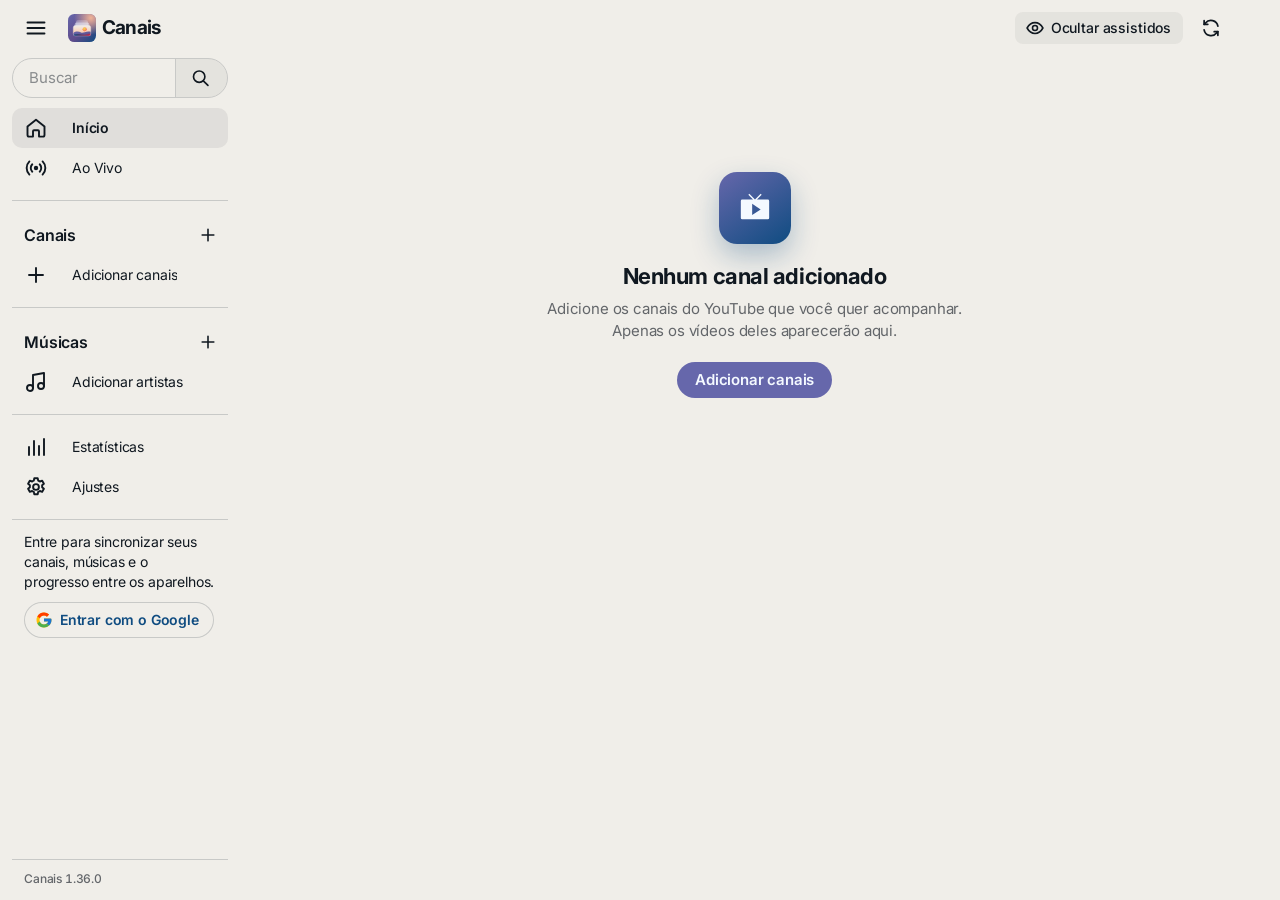
==== commit 5557ff26: "Canais 1.36.0: Músicas só com álbuns de estúdio e ao vivo, bem menos buscas - Só "Album" e "Album + " ====
--- a/MeuTube/index.html
+++ b/MeuTube/index.html
@@ -5,7 +5,7 @@
   <meta name="viewport" content="width=device-width, initial-scale=1, viewport-fit=cover">
   <meta name="theme-color" content="#F0EEE9" media="(prefers-color-scheme: light)">
   <meta name="theme-color" content="#101820" media="(prefers-color-scheme: dark)">
-  <script src="theme.js?v=1.35.0"></script>
+  <script src="theme.js?v=1.36.0"></script>
   <meta name="color-scheme" content="light dark">
   <!-- Política de segurança (CSP): o navegador só carrega scripts, vídeos e dados destes endereços.
        Se algum dia algo tentar injetar código no app, ele não roda nem consegue mandar seus dados
@@ -14,12 +14,12 @@
   <title>Canais</title>
   <!-- Versão do app (SemVer). Mantida igual ao APP_VERSION do app.js e ao "?v=" dos arquivos abaixo:
        o número no endereço faz o navegador baixar a versão nova em vez de usar o cache. -->
-  <meta name="app-version" content="1.35.0">
-  <link rel="icon" type="image/png" sizes="192x192" href="icons/icon-192.png?v=1.35.0">
-  <link rel="icon" type="image/svg+xml" href="icons/favicon.svg?v=1.35.0">
+  <meta name="app-version" content="1.36.0">
+  <link rel="icon" type="image/png" sizes="192x192" href="icons/icon-192.png?v=1.36.0">
+  <link rel="icon" type="image/svg+xml" href="icons/favicon.svg?v=1.36.0">
   <!-- App instalável (abre em tela cheia no celular) -->
-  <link rel="manifest" href="manifest.json?v=1.35.0">
-  <link rel="apple-touch-icon" href="icons/apple-touch-icon.png?v=1.35.0">
+  <link rel="manifest" href="manifest.json?v=1.36.0">
+  <link rel="apple-touch-icon" href="icons/apple-touch-icon.png?v=1.36.0">
   <meta name="mobile-web-app-capable" content="yes">
   <meta name="apple-mobile-web-app-capable" content="yes">
   <meta name="apple-mobile-web-app-title" content="Canais">
@@ -27,7 +27,7 @@
   <link rel="preconnect" href="https://i.ytimg.com">
   <link rel="preconnect" href="https://www.googleapis.com">
   <link rel="preload" href="fonts/inter-latin.woff2" as="font" type="font/woff2" crossorigin>
-  <link rel="stylesheet" href="styles.css?v=1.35.0">
+  <link rel="stylesheet" href="styles.css?v=1.36.0">
   <!-- Google Identity Services (login com Google) -->
   <script src="https://accounts.google.com/gsi/client" async defer></script>
 </head>
@@ -440,7 +440,7 @@
                 <ul id="music-list" class="channel-list"></ul>
               </div>
               <p class="grp-foot">Cole o link da aba <strong>“Lançamentos”</strong> do artista no YouTube, no formato
-                <code>https://www.youtube.com/@banda/releases</code>. Os álbuns, EPs e singles (com mais de 5 faixas) vêm do
+                <code>https://www.youtube.com/@banda/releases</code>. Os álbuns de estúdio e ao vivo vêm do
                 <strong>MusicBrainz</strong> (base aberta de música), com as faixas da edição original, na ordem; cada faixa toca o
                 vídeo do YouTube. O que não está no YouTube aparece acinzentado. Para buscar lançamentos novos, toque em
                 <strong>Atualizar</strong> na página do artista.</p>
@@ -500,8 +500,8 @@
   <div id="menu-pop" class="menu-pop glass" role="menu" hidden></div>
   <div id="toasts" class="toasts" aria-live="polite"></div>
 
-  <script src="config.js?v=1.35.0"></script>
-  <script src="music.js?v=1.35.0"></script>
-  <script src="app.js?v=1.35.0"></script>
+  <script src="config.js?v=1.36.0"></script>
+  <script src="music.js?v=1.36.0"></script>
+  <script src="app.js?v=1.36.0"></script>
 </body>
 </html>
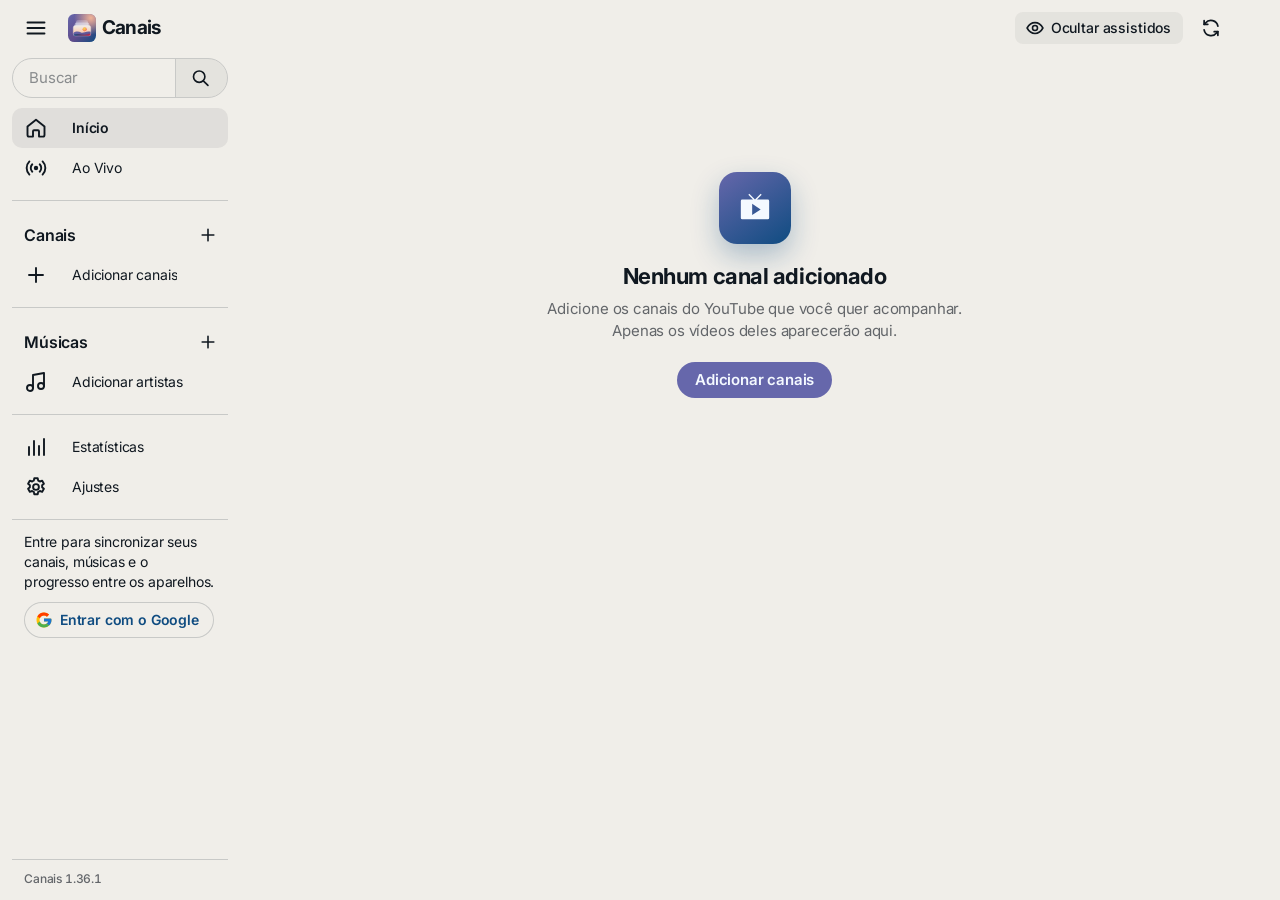
==== commit 3d768ab8: "Canais 1.36.1: Músicas sem gravações piratas de shows - Só entram lançamentos com edição oficial (fo" ====
--- a/MeuTube/index.html
+++ b/MeuTube/index.html
@@ -5,7 +5,7 @@
   <meta name="viewport" content="width=device-width, initial-scale=1, viewport-fit=cover">
   <meta name="theme-color" content="#F0EEE9" media="(prefers-color-scheme: light)">
   <meta name="theme-color" content="#101820" media="(prefers-color-scheme: dark)">
-  <script src="theme.js?v=1.36.0"></script>
+  <script src="theme.js?v=1.36.1"></script>
   <meta name="color-scheme" content="light dark">
   <!-- Política de segurança (CSP): o navegador só carrega scripts, vídeos e dados destes endereços.
        Se algum dia algo tentar injetar código no app, ele não roda nem consegue mandar seus dados
@@ -14,12 +14,12 @@
   <title>Canais</title>
   <!-- Versão do app (SemVer). Mantida igual ao APP_VERSION do app.js e ao "?v=" dos arquivos abaixo:
        o número no endereço faz o navegador baixar a versão nova em vez de usar o cache. -->
-  <meta name="app-version" content="1.36.0">
-  <link rel="icon" type="image/png" sizes="192x192" href="icons/icon-192.png?v=1.36.0">
-  <link rel="icon" type="image/svg+xml" href="icons/favicon.svg?v=1.36.0">
+  <meta name="app-version" content="1.36.1">
+  <link rel="icon" type="image/png" sizes="192x192" href="icons/icon-192.png?v=1.36.1">
+  <link rel="icon" type="image/svg+xml" href="icons/favicon.svg?v=1.36.1">
   <!-- App instalável (abre em tela cheia no celular) -->
-  <link rel="manifest" href="manifest.json?v=1.36.0">
-  <link rel="apple-touch-icon" href="icons/apple-touch-icon.png?v=1.36.0">
+  <link rel="manifest" href="manifest.json?v=1.36.1">
+  <link rel="apple-touch-icon" href="icons/apple-touch-icon.png?v=1.36.1">
   <meta name="mobile-web-app-capable" content="yes">
   <meta name="apple-mobile-web-app-capable" content="yes">
   <meta name="apple-mobile-web-app-title" content="Canais">
@@ -27,7 +27,7 @@
   <link rel="preconnect" href="https://i.ytimg.com">
   <link rel="preconnect" href="https://www.googleapis.com">
   <link rel="preload" href="fonts/inter-latin.woff2" as="font" type="font/woff2" crossorigin>
-  <link rel="stylesheet" href="styles.css?v=1.36.0">
+  <link rel="stylesheet" href="styles.css?v=1.36.1">
   <!-- Google Identity Services (login com Google) -->
   <script src="https://accounts.google.com/gsi/client" async defer></script>
 </head>
@@ -500,8 +500,8 @@
   <div id="menu-pop" class="menu-pop glass" role="menu" hidden></div>
   <div id="toasts" class="toasts" aria-live="polite"></div>
 
-  <script src="config.js?v=1.36.0"></script>
-  <script src="music.js?v=1.36.0"></script>
-  <script src="app.js?v=1.36.0"></script>
+  <script src="config.js?v=1.36.1"></script>
+  <script src="music.js?v=1.36.1"></script>
+  <script src="app.js?v=1.36.1"></script>
 </body>
 </html>
